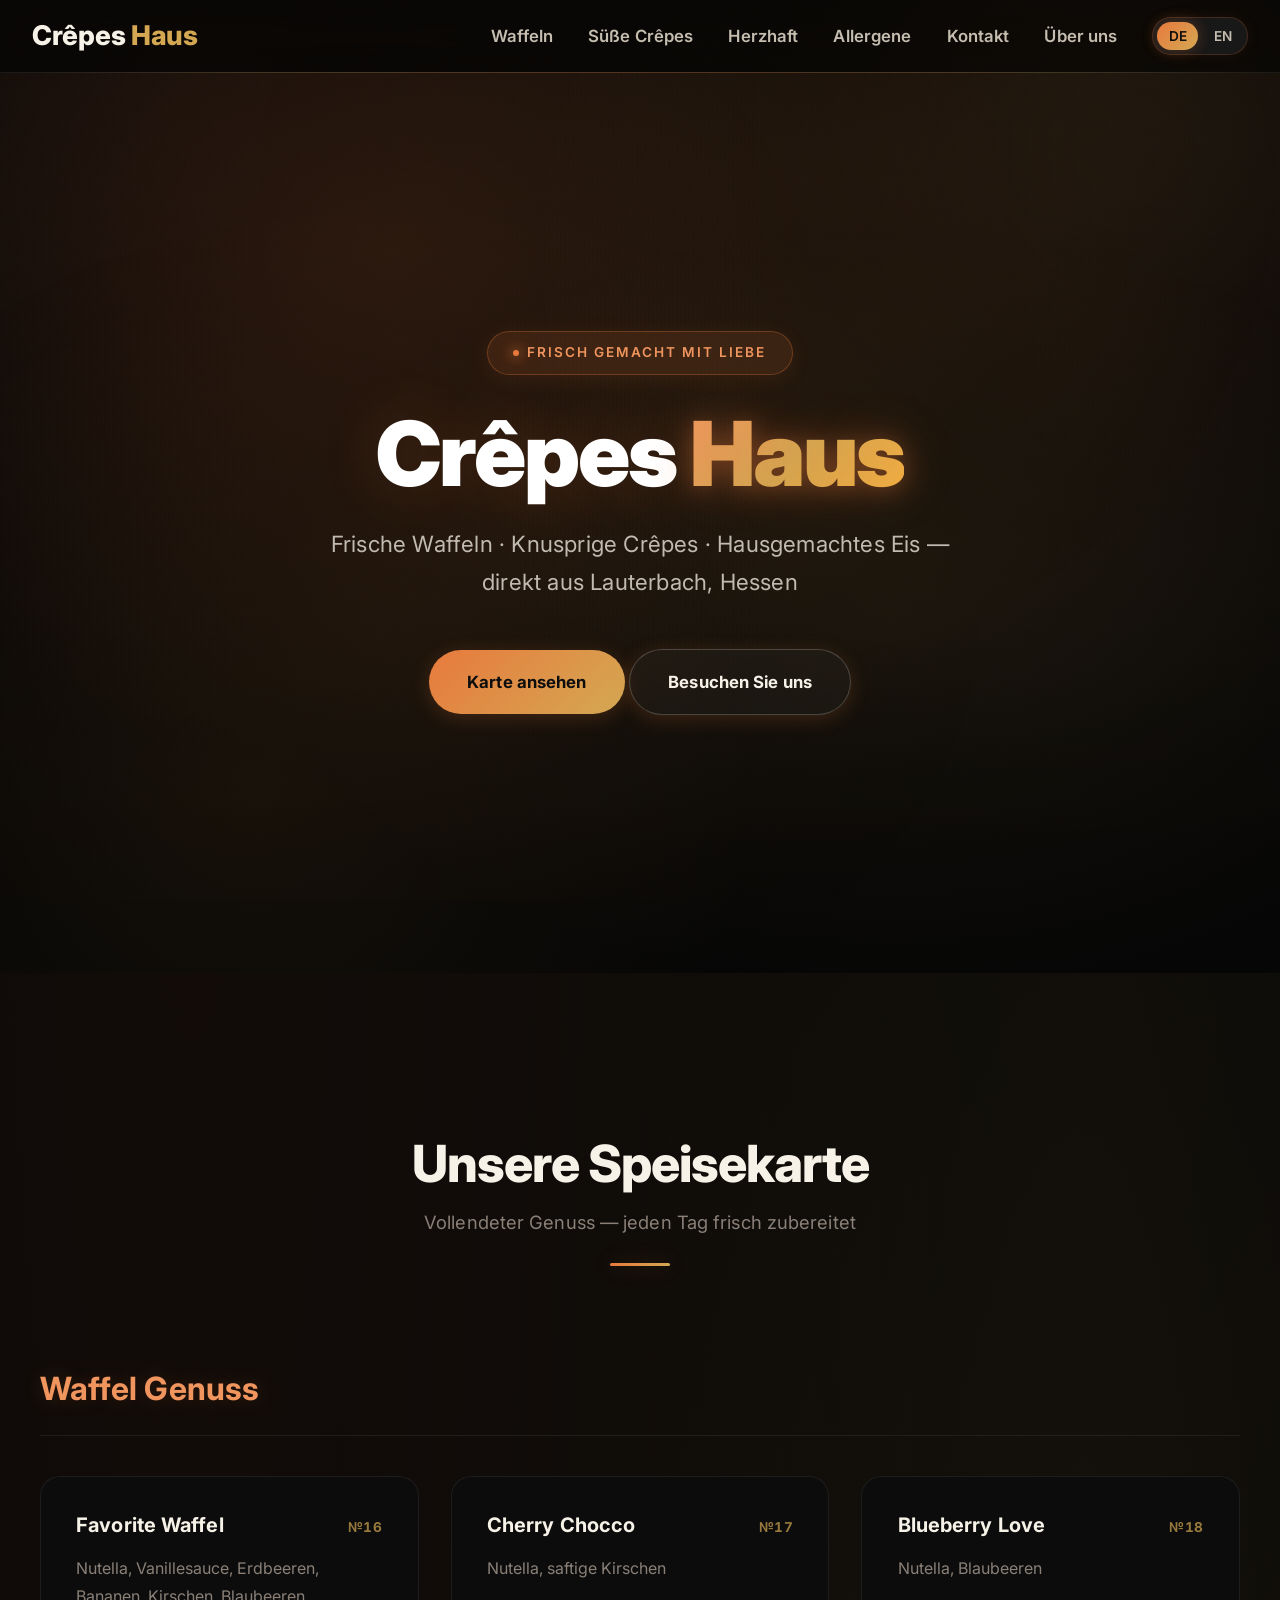
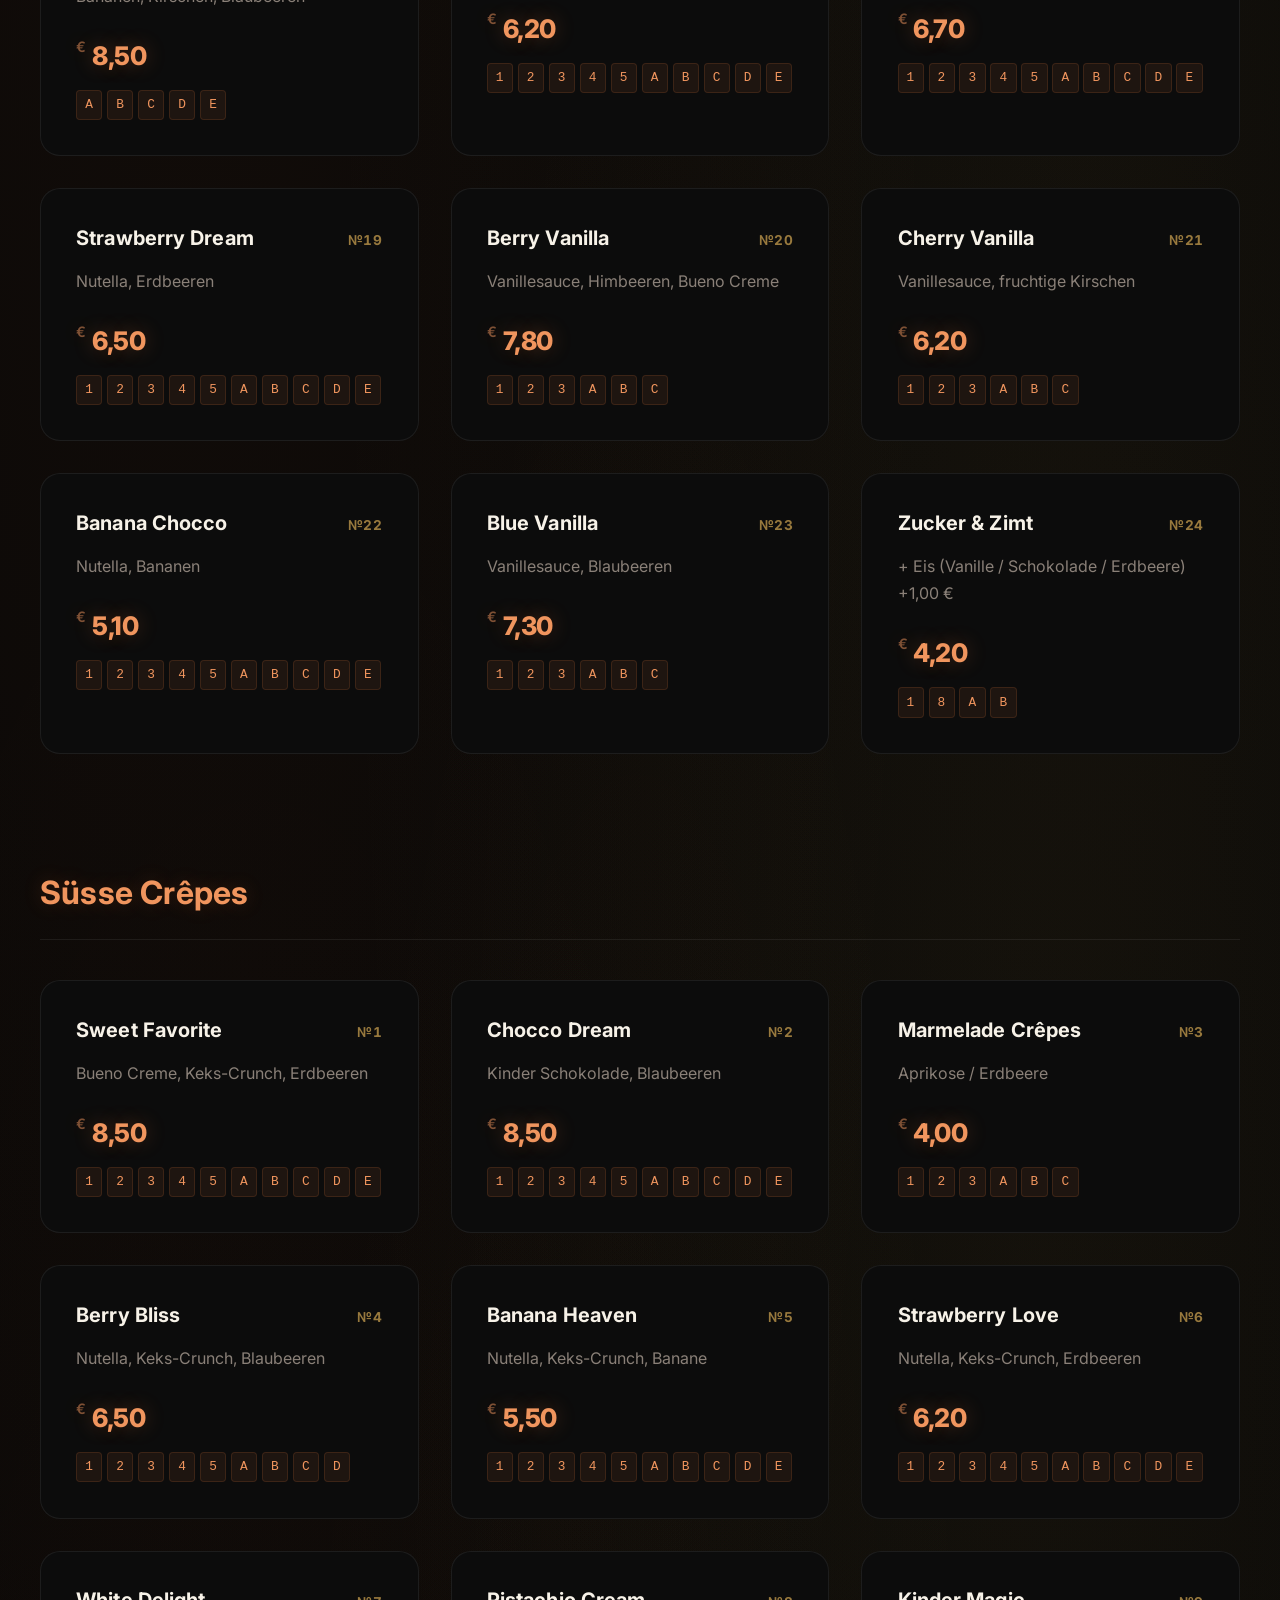
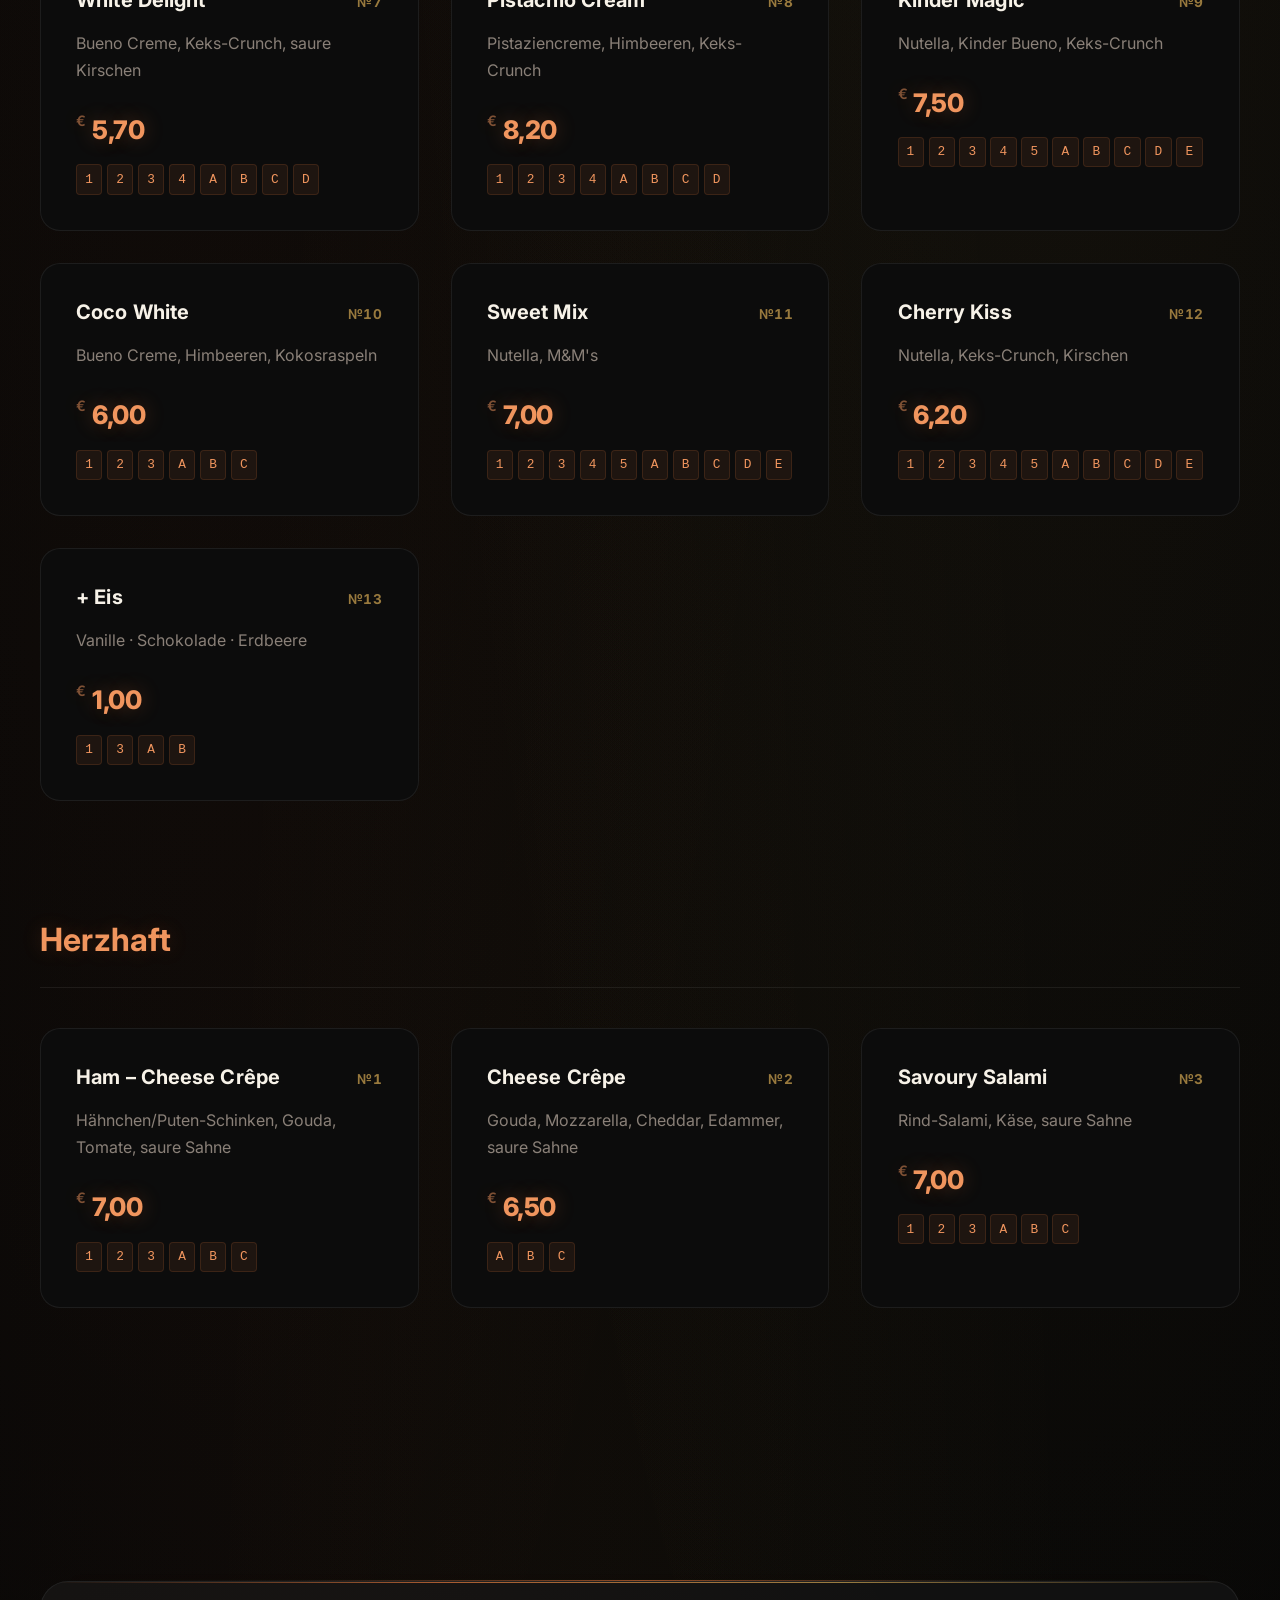
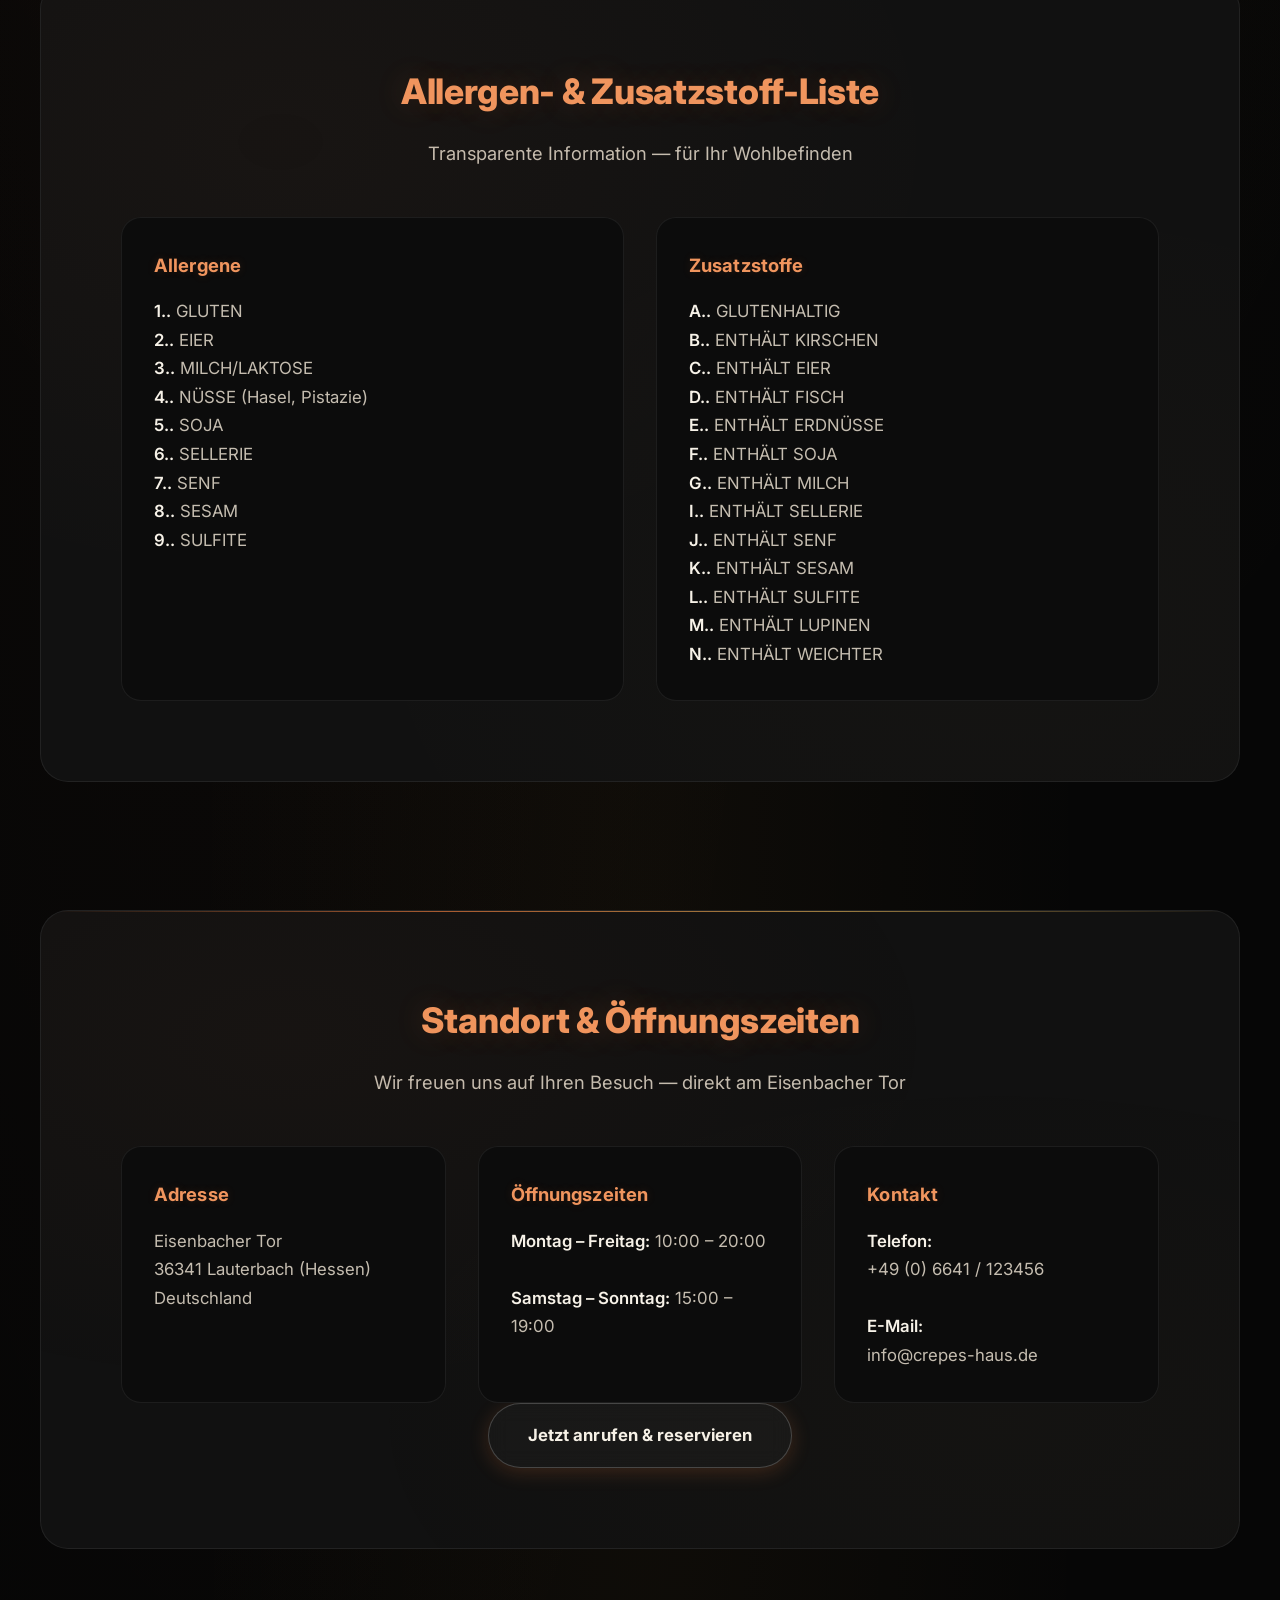
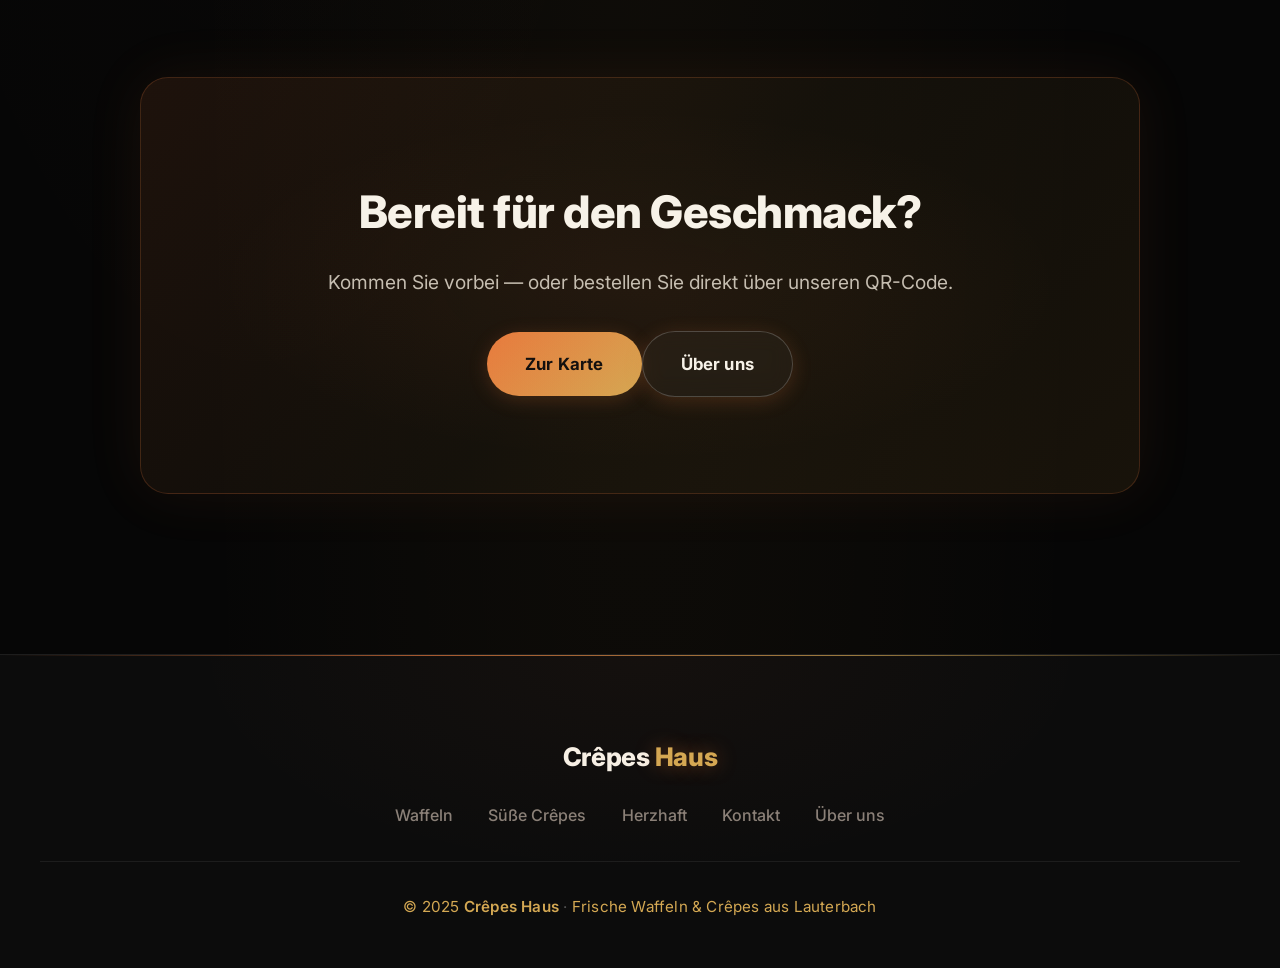
==== index.html @ c1cddaa8 "Add files via upload" ====
<!DOCTYPE html>
<html lang="de">
<head>
  <meta charset="UTF-8">
  <meta name="viewport" content="width=device-width, initial-scale=1.0">
  <title data-i18n="page_title">Crêpes Haus</title>
  <link rel="stylesheet" href="styles.css">
</head>
<body>

<div class="ambient-orb"></div>
<div class="subtle-noise"></div>

<!-- ========== NAVBAR ========== -->
<nav class="navbar">
  <div class="navbar-inner">
    <a href="#" class="logo">
      Crêpes <span style="color: var(--gold);">Haus</span>
    </a>
    <button class="hamburger" id="hamburger" aria-label="Menu">
      <span></span><span></span><span></span>
    </button>
    <ul class="nav-links" id="navLinks">
      <li><a href="#waffeln" data-i18n="nav_waffeln" onclick="closeNav()">Waffeln</a></li>
      <li><a href="#sweet-crepes" data-i18n="nav_sweet" onclick="closeNav()">Süße Crêpes</a></li>
      <li><a href="#savory-crepes" data-i18n="nav_savory" onclick="closeNav()">Herzhaft</a></li>

      <li><a href="#allergene" data-i18n="nav_allergens" onclick="closeNav()">Allergene</a></li>
      <li><a href="#contact" data-i18n="nav_contact" onclick="closeNav()">Kontakt</a></li>
      <li><a href="about.html" data-i18n="nav_about" onclick="closeNav()">Über uns</a></li>
      <li>
        <div class="lang-switcher" id="langSwitcher">
          <button class="lang-btn active" data-lang-btn="de" data-i18n="lang_de" onclick="I18N.setLang('de')">DE</button>
          <button class="lang-btn" data-lang-btn="en" data-i18n="lang_en" onclick="I18N.setLang('en')">EN</button>
        </div>
      </li>
    </ul>
  </div>
</nav>

<!-- ========== HERO ========== -->
<section class="hero">
  <div class="hero-bg"></div>
  <div class="hero-overlay"></div>
  <div class="hero-content">
    <span class="hero-badge" data-i18n="hero_badge">Frisch gemacht mit Liebe</span>
    <h1 data-i18n="hero_title">Crêpes <span class="gold">Haus</span></h1>
    <p class="subtitle" data-i18n="hero_sub">
      Frische Waffeln · Knusprige Crêpes · Hausgemachtes Eis —<br>direkt aus Lauterbach, Hessen
    </p>
    <div class="btn-group">
      <a href="#waffeln" class="btn" data-i18n="hero_cta1">Karte ansehen ↓</a>
      <a href="#contact" class="btn btn-outline" data-i18n="hero_cta2">Besuchen Sie uns</a>
    </div>
  </div>
</section>



<!-- ========== MENU ========== -->
<main id="menu" class="section">
  <div class="section-header">
    <h2 data-i18n="menu_title">Unsere Speisekarte</h2>
    <p data-i18n="menu_sub">Vollendeter Genuss — jeden Tag frisch zubereitet</p>
  </div>

  <div class="menu-category" id="waffeln">
    <h3 class="menu-category-title" id="title-waffeln"></h3>
    <div class="menu-grid" id="grid-waffeln"></div>
  </div>

  <div class="menu-category" id="sweet-crepes">
    <h3 class="menu-category-title" id="title-sweet-crepes"></h3>
    <div class="menu-grid" id="grid-sweet-crepes"></div>
  </div>

  <div class="menu-category" id="savory-crepes">
    <h3 class="menu-category-title" id="title-savory-crepes"></h3>
    <div class="menu-grid" id="grid-savory-crepes"></div>
  </div>
</main>

<div class="section-divider"><div class="line"></div></div>

<!-- ========== ALLERGENE ========== -->
<section id="allergene" class="info-section">
  <h2 data-i18n="allergens_title">Allergen- & Zusatzstoff-Liste</h2>
  <p data-i18n="allergens_sub">Transparente Information — für Ihr Wohlbefinden</p>
  <div class="info-grid" id="allergeneContent"></div>
</section>

<!-- ========== KONTAKT ========== -->
<section id="contact" class="info-section">
  <h2 data-i18n="contact_title">Standort & Öffnungszeiten</h2>
  <p data-i18n="contact_sub">Wir freuen uns auf Ihren Besuch — direkt am Eisenbacher Tor in Lauterbach</p>
  <div class="info-grid" id="contactContent"></div>
  <a href="#" class="btn btn-outline" data-i18n="contact_btn">Jetzt anrufen & reservieren</a>
</section>

<!-- ========== CTA ========== -->
<section class="cta-section" id="ctaContent"></section>

<!-- ========== FOOTER ========== -->
<footer class="footer">
  <div class="footer-content">
    <a href="#" class="logo">Crêpes <span style="color: var(--gold);">Haus</span></a>
    <ul class="footer-links">
      <li><a href="#waffeln">Waffeln</a></li>
      <li><a href="#sweet-crepes">Süße Crêpes</a></li>
      <li><a href="#savory-crepes">Herzhaft</a></li>
      <li><a href="#contact">Kontakt</a></li>
      <li><a href="about.html">Über uns</a></li>
    </ul>
    <div class="footer-bottom">
      <span data-i18n="footer_since">© 2025</span> <span style="color: var(--gold); font-weight: 600;">Crêpes Haus</span> · <span data-i18n="footer_slogan">Frische Waffeln & Crêpes aus Lauterbach</span>
    </div>
  </div>
</footer>

<!-- ========== SCRIPTS ========== -->
<script src="data/menu-data.js"></script>
<script src="js/i18n-config.js"></script>
<script src="data/i18n-de.js"></script>
<script src="data/i18n-en.js"></script>
<script src="js/i18n.js"></script>

<script src="js/app.js"></script>
<script>
  window.closeNav = function () {
    document.getElementById('hamburger').classList.remove('active');
    document.getElementById('navLinks').classList.remove('active');
  };

  document.getElementById('hamburger').addEventListener('click', function () {
    this.classList.toggle('active');
    document.getElementById('navLinks').classList.toggle('active');
  });
</script>

</body>
</html>
---- styles.css ----
@import url('https://fonts.googleapis.com/css2?family=Inter:wght@300;400;500;600;700;800;900&display=swap');

:root {
  --gold-light: #f0d89d;
  --gold: #d4a853;
  --gold-dark: #b8923d;
  --gold-muted: rgba(212, 168, 83, 0.15);
  --warm: #e87a3d;
  --warm-light: #f0955e;
  --warm-glow: rgba(232, 122, 61, 0.25);
  --amber: #f5b041;
  --amber-glow: rgba(245, 176, 65, 0.2);
  --bg: #060606;
  --bg-card: #0c0c0c;
  --bg-elevated: #111111;
  --bg-surface: #181818;
  --bg-warm: rgba(232, 122, 61, 0.04);
  --border-subtle: rgba(255, 255, 255, 0.07);
  --border-gold: rgba(212, 168, 83, 0.3);
  --border-warm: rgba(232, 122, 61, 0.2);
  --text-primary: #f7f2e8;
  --text-secondary: #c5bdb0;
  --text-muted: #8a8078;
  --radius-sm: 12px;
  --radius: 20px;
  --radius-lg: 28px;
  --shadow-lg: 0 25px 50px rgba(0, 0, 0, 0.6);
  --shadow-gold: 0 8px 32px rgba(212, 168, 83, 0.15);
  --shadow-warm: 0 8px 40px rgba(232, 122, 61, 0.12);
}

* {
  margin: 0;
  padding: 0;
  box-sizing: border-box;
}

html {
  scroll-behavior: smooth;
  -webkit-font-smoothing: antialiased;
  font-size: 16px;
}

body {
  background: var(--bg);
  background-image:
    radial-gradient(ellipse at 15% 10%, rgba(232, 122, 61, 0.06) 0%, transparent 50%),
    radial-gradient(ellipse at 85% 20%, rgba(212, 168, 83, 0.05) 0%, transparent 50%),
    radial-gradient(ellipse at 50% 80%, rgba(245, 176, 65, 0.04) 0%, transparent 50%),
    radial-gradient(ellipse at 20% 60%, rgba(232, 122, 61, 0.03) 0%, transparent 40%),
    radial-gradient(ellipse at 80% 40%, rgba(212, 168, 83, 0.04) 0%, transparent 40%);
  color: var(--text-primary);
  font-family: 'Inter', -apple-system, BlinkMacSystemFont, system-ui, sans-serif;
  line-height: 1.7;
  overflow-x: hidden;
  font-weight: 400;
  font-size: 1rem;
  position: relative;
}

body::before {
  content: '';
  position: fixed;
  inset: 0;
  background:
    radial-gradient(ellipse at 20% 30%, rgba(232, 122, 61, 0.04) 0%, transparent 40%),
    radial-gradient(ellipse at 75% 60%, rgba(212, 168, 83, 0.04) 0%, transparent 40%);
  pointer-events: none;
  z-index: 0;
  animation: bgPulse 15s ease-in-out infinite alternate;
}

body::after {
  content: '';
  position: fixed;
  inset: 0;
  background:
    radial-gradient(ellipse at 60% 20%, rgba(245, 176, 65, 0.03) 0%, transparent 50%),
    radial-gradient(ellipse at 30% 70%, rgba(232, 122, 61, 0.03) 0%, transparent 50%);
  pointer-events: none;
  z-index: 0;
  animation: bgPulse 20s ease-in-out infinite alternate-reverse;
}

@keyframes bgPulse {
  0% { opacity: 0.5; }
  50% { opacity: 1; }
  100% { opacity: 0.6; }
}

.subtle-noise {
  position: fixed;
  inset: 0;
  pointer-events: none;
  z-index: 0;
  opacity: 0.03;
  background-image: url("data:image/svg+xml,%3Csvg viewBox='0 0 300 300' xmlns='http://www.w3.org/2000/svg'%3E%3Cfilter id='noise'%3E%3CfeTurbulence type='fractalNoise' baseFrequency='0.65' numOctaves='3' stitchTiles='stitch'/%3E%3C/filter%3E%3Crect width='100%25' height='100%25' filter='url(%23noise)'/%3E%3C/svg%3E");
  background-repeat: repeat;
  background-size: 200px 200px;
}

::selection {
  background: var(--gold);
  color: #0d0d0d;
}

a {
  color: inherit;
  text-decoration: none;
}

/* ===================== AMBIENT ===================== */
.ambient-orb {
  position: fixed;
  width: 700px;
  height: 700px;
  border-radius: 50%;
  background: radial-gradient(circle, rgba(212, 168, 83, 0.12) 0%, rgba(232, 122, 61, 0.06) 40%, transparent 70%);
  pointer-events: none;
  z-index: 0;
  top: -200px;
  right: -200px;
  animation: orbFloat 20s ease-in-out infinite;
  filter: blur(60px);
}

.ambient-orb:nth-child(2) {
  top: auto;
  bottom: -300px;
  left: -200px;
  right: auto;
  background: radial-gradient(circle, rgba(245, 176, 65, 0.1) 0%, rgba(212, 168, 83, 0.05) 40%, transparent 70%);
  animation: orbFloat2 25s ease-in-out infinite;
  width: 600px;
  height: 600px;
}

@keyframes orbFloat {
  0%, 100% { transform: translate(0, 0) scale(1) rotate(0deg); }
  25% { transform: translate(-60px, 40px) scale(1.15) rotate(5deg); }
  50% { transform: translate(30px, -20px) scale(0.9) rotate(-3deg); }
  75% { transform: translate(-20px, 60px) scale(1.1) rotate(2deg); }
}

@keyframes orbFloat2 {
  0%, 100% { transform: translate(0, 0) scale(1) rotate(0deg); }
  33% { transform: translate(50px, -40px) scale(1.2) rotate(-5deg); }
  66% { transform: translate(-30px, 30px) scale(0.85) rotate(3deg); }
}

body::before {
  content: '';
  position: fixed;
  inset: 0;
  background:
    radial-gradient(ellipse at 20% 30%, rgba(232, 122, 61, 0.04) 0%, transparent 40%),
    radial-gradient(ellipse at 75% 60%, rgba(212, 168, 83, 0.04) 0%, transparent 40%);
  pointer-events: none;
  z-index: 0;
  animation: bgPulse 15s ease-in-out infinite alternate;
}

body::after {
  content: '';
  position: fixed;
  inset: 0;
  background:
    radial-gradient(ellipse at 60% 20%, rgba(245, 176, 65, 0.03) 0%, transparent 50%),
    radial-gradient(ellipse at 30% 70%, rgba(232, 122, 61, 0.03) 0%, transparent 50%);
  pointer-events: none;
  z-index: 0;
  animation: bgPulse 20s ease-in-out infinite alternate-reverse;
}

@keyframes bgPulse {
  0% { opacity: 0.5; }
  50% { opacity: 1; }
  100% { opacity: 0.6; }
}

/* ===================== NAVBAR ===================== */
.navbar {
  position: sticky;
  top: 0;
  z-index: 100;
  background: rgba(6, 6, 6, 0.75);
  backdrop-filter: blur(24px) saturate(180%);
  -webkit-backdrop-filter: blur(24px) saturate(180%);
  border-bottom: 1px solid var(--border-subtle);
  padding: 0 2rem;
  transition: all 0.3s;
}

.navbar::after {
  content: '';
  position: absolute;
  bottom: -1px;
  left: 0;
  right: 0;
  height: 1px;
  background: linear-gradient(90deg,
    transparent 0%,
    rgba(212, 168, 83, 0.3) 20%,
    rgba(232, 122, 61, 0.4) 50%,
    rgba(212, 168, 83, 0.3) 80%,
    transparent 100%
  );
  opacity: 0.7;
}

.navbar-inner {
  max-width: 1300px;
  margin: 0 auto;
  display: flex;
  justify-content: space-between;
  align-items: center;
  height: 72px;
  gap: 1.5rem;
}

.navbar .logo {
  font-size: 1.7rem;
  font-weight: 800;
  color: var(--text-primary);
  letter-spacing: -0.3px;
  transition: color 0.3s;
}

.navbar .logo:hover {
  color: var(--gold);
}

.logo-icon {
  font-size: 2rem;
  filter: drop-shadow(0 0 12px rgba(212, 168, 83, 0.4));
}


.nav-links {
  display: flex;
  gap: 2.2rem;
  list-style: none;
  align-items: center;
  flex-wrap: wrap;
}

.nav-links a {
  color: var(--text-secondary);
  font-weight: 600;
  font-size: 1.05rem;
  transition: color 0.3s;
  position: relative;
  padding: 0.5rem 0;
  letter-spacing: 0.1px;
  display: inline-flex;
  align-items: center;
  gap: 0.5rem;
}

.nav-links a .icon-wrap {
  width: 2.2rem;
  height: 2.2rem;
  flex-shrink: 0;
}

.nav-links a .icon-wrap svg {
  width: 100%;
  height: 100%;
  display: block;
  filter: drop-shadow(0 2px 4px rgba(0, 0, 0, 0.3));
}

.nav-links a::after {
  content: '';
  position: absolute;
  bottom: -2px;
  left: 0;
  width: 0;
  height: 1.5px;
  background: var(--gold);
  transition: width 0.35s cubic-bezier(0.25, 0.46, 0.45, 0.94);
}

.nav-links a:hover {
  color: var(--gold-light);
}

.nav-links a:hover::after {
  width: 100%;
}

.nav-links .btn-reserve {
  background: var(--gold);
  color: #0d0d0d;
  padding: 0.7rem 1.6rem;
  border-radius: 100px;
  font-weight: 700;
  font-size: 0.95rem;
  transition: all 0.3s;
  letter-spacing: 0.2px;
  box-shadow: 0 4px 20px rgba(212, 168, 83, 0.2);
}

.nav-links .btn-reserve:hover {
  background: var(--gold-light);
  transform: translateY(-2px);
  box-shadow: 0 8px 30px rgba(212, 168, 83, 0.4);
}

.nav-links .btn-reserve::after {
  display: none;
}

.hamburger {
  display: none;
  background: none;
  border: none;
  cursor: pointer;
  flex-direction: column;
  gap: 6px;
  padding: 8px;
  z-index: 200;
  border-radius: 8px;
  transition: background 0.2s;
}

.hamburger:hover {
  background: rgba(255, 255, 255, 0.05);
}

.hamburger span {
  display: block;
  width: 24px;
  height: 2px;
  background: var(--text-primary);
  border-radius: 2px;
  transition: 0.35s cubic-bezier(0.4, 0, 0.2, 1);
  transform-origin: center;
}

.hamburger.active span:nth-child(1) {
  transform: rotate(45deg) translate(5px, 6px);
  background: var(--gold);
}

.hamburger.active span:nth-child(2) {
  opacity: 0;
  transform: scaleX(0);
}

.hamburger.active span:nth-child(3) {
  transform: rotate(-45deg) translate(5px, -6px);
  background: var(--gold);
}

.lang-switcher {
  display: flex;
  gap: 0.3rem;
  align-items: center;
  background: var(--bg-surface);
  border: 1px solid var(--border-warm);
  border-radius: 999px;
  padding: 0.25rem;
  box-shadow: 0 0 15px rgba(232, 122, 61, 0.08);
}

.lang-btn {
  border: none;
  background: transparent;
  color: var(--text-secondary);
  padding: 0.35rem 0.7rem;
  border-radius: 999px;
  cursor: pointer;
  font-weight: 600;
  font-size: 0.85rem;
  font-family: inherit;
  transition: all 0.3s;
}

.lang-btn.active {
  background: linear-gradient(135deg, var(--warm), var(--gold));
  color: #0d0d0d;
  box-shadow: 0 0 15px rgba(232, 122, 61, 0.3);
}

.lang-btn:hover:not(.active) {
  color: var(--warm-light);
  text-shadow: 0 0 8px rgba(232, 122, 61, 0.3);
}

/* ===================== HERO ===================== */
.hero {
  position: relative;
  height: 100vh;
  min-height: 600px;
  max-height: 900px;
  display: flex;
  align-items: center;
  justify-content: center;
  overflow: hidden;
}

.hero-bg {
  position: absolute;
  inset: -20px;
  background-image: url('https://images.unsplash.com/photo-1519676867240-f03562e64548?q=80&w=1920');
  background-size: cover;
  background-position: center;
  animation: slowZoom 30s ease-in-out infinite alternate;
  will-change: transform;
}

@keyframes slowZoom {
  0% { transform: scale(1.05); }
  100% { transform: scale(1.2); }
}

.hero-overlay {
  position: absolute;
  inset: 0;
  background:
    radial-gradient(ellipse at 30% 20%, rgba(232, 122, 61, 0.12) 0%, transparent 50%),
    radial-gradient(ellipse at 70% 60%, rgba(212, 168, 83, 0.08) 0%, transparent 50%),
    linear-gradient(to bottom,
      rgba(6, 6, 6, 0.3) 0%,
      rgba(6, 6, 6, 0.7) 50%,
      rgba(6, 6, 6, 0.95) 85%,
      rgba(6, 6, 6, 1) 100%
    );
}

.hero-overlay::before {
  content: '';
  position: absolute;
  inset: 0;
  background:
    radial-gradient(circle at 20% 80%, rgba(245, 176, 65, 0.06) 0%, transparent 40%),
    radial-gradient(circle at 80% 20%, rgba(232, 122, 61, 0.05) 0%, transparent 40%);
  animation: heroGlow 8s ease-in-out infinite alternate;
}

@keyframes heroGlow {
  0% { opacity: 0.5; }
  100% { opacity: 1; }
}

.hero-content {
  position: relative;
  z-index: 2;
  text-align: center;
  padding: 2rem;
  max-width: 800px;
  animation: fadeInUp 1s cubic-bezier(0.16, 1, 0.3, 1) 0.2s both;
}

@keyframes fadeInUp {
  from {
    opacity: 0;
    transform: translateY(40px);
  }
  to {
    opacity: 1;
    transform: translateY(0);
  }
}

.hero-badge {
  display: inline-flex;
  align-items: center;
  gap: 0.5rem;
  background: rgba(232, 122, 61, 0.12);
  border: 1px solid rgba(232, 122, 61, 0.3);
  backdrop-filter: blur(10px);
  padding: 0.6rem 1.6rem;
  border-radius: 100px;
  font-size: 0.85rem;
  color: var(--warm-light);
  letter-spacing: 2px;
  text-transform: uppercase;
  font-weight: 600;
  margin-bottom: 2rem;
  box-shadow: 0 4px 20px rgba(232, 122, 61, 0.1);
}

.hero-badge::before {
  content: '';
  width: 6px;
  height: 6px;
  background: var(--warm);
  border-radius: 50%;
  box-shadow: 0 0 12px var(--warm), 0 0 20px var(--warm);
  animation: pulse 2s ease-in-out infinite;
}

@keyframes pulse {
  0%, 100% { opacity: 1; box-shadow: 0 0 12px var(--gold); }
  50% { opacity: 0.6; box-shadow: 0 0 20px var(--gold); }
}

.hero h1 {
  font-size: clamp(3.2rem, 7vw, 6.5rem);
  font-weight: 900;
  line-height: 1.05;
  letter-spacing: -2px;
  margin-bottom: 1.5rem;
  color: #fff;
  text-shadow: 0 0 60px rgba(232, 122, 61, 0.2);
}

.hero h1 .gold {
  background: linear-gradient(135deg, var(--warm-light) 0%, var(--gold) 50%, var(--amber) 100%);
  -webkit-background-clip: text;
  background-clip: text;
  -webkit-text-fill-color: transparent;
  filter: drop-shadow(0 2px 12px rgba(232, 122, 61, 0.4));
}

.hero .subtitle {
  font-size: clamp(1.1rem, 2.2vw, 1.4rem);
  color: rgba(247, 242, 232, 0.75);
  margin-bottom: 3rem;
  font-weight: 400;
  letter-spacing: 0.2px;
  line-height: 1.7;
}

.btn {
  display: inline-flex;
  align-items: center;
  gap: 0.5rem;
  background: linear-gradient(135deg, var(--warm) 0%, var(--gold) 100%);
  color: #0d0d0d;
  border: none;
  padding: 1.1rem 2.4rem;
  border-radius: 100px;
  font-size: 1.05rem;
  font-weight: 700;
  cursor: pointer;
  transition: all 0.35s cubic-bezier(0.25, 0.46, 0.45, 0.94);
  letter-spacing: 0.1px;
  font-family: inherit;
  box-shadow: 0 4px 20px rgba(232, 122, 61, 0.2);
}

.btn:hover {
  background: linear-gradient(135deg, var(--warm-light) 0%, var(--gold-light) 100%);
  transform: translateY(-3px);
  box-shadow: 0 15px 40px rgba(232, 122, 61, 0.4), 0 0 60px rgba(212, 168, 83, 0.2);
}

.btn-outline {
  background: rgba(255, 255, 255, 0.03);
  border: 1.5px solid rgba(255, 255, 255, 0.2);
  color: var(--text-primary);
  backdrop-filter: blur(10px);
}

.btn-outline:hover {
  background: rgba(232, 122, 61, 0.1);
  border-color: var(--warm);
  box-shadow: 0 15px 40px rgba(232, 122, 61, 0.2);
  color: var(--warm-light);
}

/* ===================== SECTIONS ===================== */
.section {
  max-width: 1300px;
  margin: 0 auto;
  padding: 10rem 2.5rem;
  position: relative;
  z-index: 1;
}

.section-header {
  text-align: center;
  margin-bottom: 6rem;
  animation: fadeInUp 0.8s cubic-bezier(0.16, 1, 0.3, 1);
  position: relative;
}

.section-header::after {
  content: '';
  display: block;
  width: 60px;
  height: 3px;
  background: linear-gradient(90deg, var(--warm), var(--gold));
  margin: 1.5rem auto 0;
  border-radius: 2px;
  box-shadow: 0 0 20px rgba(232, 122, 61, 0.3);
}

.section-header h2 {
  font-size: clamp(2.2rem, 4.5vw, 3.2rem);
  font-weight: 800;
  color: var(--text-primary);
  margin-bottom: 0.8rem;
  letter-spacing: -1px;
  line-height: 1.2;
}
  display: inline-flex;
  align-items: center;
  justify-content: center;
  vertical-align: middle;
  flex-shrink: 0;
  width: 1.4em;
  height: 1.4em;
  color: inherit;
  filter: drop-shadow(0 1px 2px rgba(0, 0, 0, 0.25));
}

.icon-wrap svg {
  width: 100%;
  height: 100%;
  display: block;
  stroke-linecap: round;
  stroke-linejoin: round;
}

.navbar .logo .icon-wrap {
  width: 2.2rem;
  height: 2.2rem;
  color: var(--gold-light);
  filter: drop-shadow(0 0 8px rgba(212, 168, 83, 0.5)) drop-shadow(0 1px 2px rgba(0,0,0,0.3));
}

.section-header .icon-wrap {
  width: 1.8rem;
  height: 1.8rem;
  color: var(--gold-light);
}

.menu-category-title .icon-wrap {
  width: 1.6rem;
  height: 1.6rem;
  color: var(--gold-light);
  filter: drop-shadow(0 2px 3px rgba(212, 168, 83, 0.35)) drop-shadow(0 1px 2px rgba(0,0,0,0.3));
}

.info-box h3 .icon-wrap {
  width: 1.3rem;
  height: 1.3rem;
  color: var(--gold-light);
}

.btn .icon-wrap {
  width: 1.1rem;
  height: 1.1rem;
  margin: 0;
  color: inherit;
  filter: drop-shadow(0 1px 2px rgba(0,0,0,0.2));
}

.hero-content .icon-wrap {
  width: 1.8rem;
  height: 1.8rem;
  color: var(--gold-light);
  filter: drop-shadow(0 0 10px rgba(212, 168, 83, 0.5)) drop-shadow(0 2px 4px rgba(0,0,0,0.3));
}

.admin-header-row .icon-wrap {
  width: 1.5rem;
  height: 1.5rem;
  color: var(--gold);
  filter: drop-shadow(0 2px 3px rgba(212, 168, 83, 0.3));
}

.login-box h2 .icon-wrap {
  width: 1.6rem;
  height: 1.6rem;
  color: var(--gold-light);
}

.cta-section .icon-wrap {
  width: 1.5rem;
  height: 1.5rem;
}

.footer .logo .icon-wrap {
  width: 1.6rem;
  height: 1.6rem;
  color: var(--gold);
  filter: drop-shadow(0 0 8px rgba(212, 168, 83, 0.4));
}

.icon-wrap svg {
  width: 100%;
  height: 100%;
  display: block;
  stroke-linecap: round;
  stroke-linejoin: round;
}

.navbar .logo .icon-wrap {
  width: 1.5em;
  height: 1.5em;
  color: var(--gold-light);
}

.menu-category-title .icon-wrap {
  width: 1.4em;
  height: 1.4em;
  color: var(--gold-light);
}

.section-header .icon-wrap {
  width: 1.5em;
  height: 1.5em;
  color: var(--gold-light);
}

.section-header .icon {
  font-size: 1rem;
  filter: none;
}

.info-box h3 .icon-wrap {
  width: 1.2em;
  height: 1.2em;
  color: var(--gold-light);
}

.btn .icon-wrap {
  width: 1em;
  height: 1em;
  margin: 0;
  color: inherit;
}

.hero-content .icon-wrap {
  width: 1.4em;
  height: 1.4em;
  color: var(--gold-light);
  filter: drop-shadow(0 2px 4px rgba(212, 168, 83, 0.3));
}

.admin-header-row .icon-wrap {
  width: 1.3em;
  height: 1.3em;
  color: var(--gold);
}

.login-box h2 .icon-wrap {
  width: 1.3em;
  height: 1.3em;
  color: var(--gold-light);
}

.cta-section .icon-wrap {
  width: 1.3em;
  height: 1.3em;
}

.footer .logo .icon-wrap {
  width: 1.4em;
  height: 1.4em;
  color: var(--gold);
}

.icon-wrap svg {
  width: 100%;
  height: 100%;
  display: block;
}

.navbar .icon-wrap {
  width: 1.1em;
  height: 1.1em;
}

.menu-category-title .icon-wrap,
.section-header .icon-wrap {
  width: 1.4em;
  height: 1.4em;
}

.info-box h3 .icon-wrap {
  width: 1.2em;
  height: 1.2em;
}

.btn .icon-wrap {
  width: 1em;
  height: 1em;
  margin: 0;
}

.hero-content .icon-wrap {
  width: 1.5em;
  height: 1.5em;
  vertical-align: middle;
}

.admin-header-row .icon-wrap {
  width: 1.3em;
  height: 1.3em;
}

.section-header .icon {
  font-size: 2.4rem;
  filter: drop-shadow(0 4px 8px rgba(0, 0, 0, 0.3));
  display: inline-flex;
  align-items: center;
}

.section-header p {
  color: var(--text-muted);
  font-size: 1.15rem;
  font-weight: 400;
  letter-spacing: 0.1px;
}

/* ===================== MENU ===================== */
.menu-category {
  margin-bottom: 7rem;
  animation: fadeInUp 0.8s cubic-bezier(0.16, 1, 0.3, 1) 0.1s both;
}

.menu-category-title {
  font-size: 2rem;
  font-weight: 700;
  color: var(--warm-light);
  margin-bottom: 2.5rem;
  padding-bottom: 1.2rem;
  border-bottom: 1px solid var(--border-subtle);
  display: flex;
  align-items: center;
  gap: 0.6rem;
  letter-spacing: 0.2px;
  text-shadow: 0 0 20px rgba(232, 122, 61, 0.2);
}

.menu-grid {
  display: grid;
  grid-template-columns: repeat(auto-fill, minmax(320px, 1fr));
  gap: 2rem;
}

.card {
  background: var(--bg-card);
  border: 1px solid var(--border-subtle);
  border-radius: var(--radius);
  padding: 2.2rem;
  transition: all 0.4s cubic-bezier(0.25, 0.46, 0.45, 0.94);
  position: relative;
  overflow: hidden;
  cursor: default;
}

.card::before {
  content: '';
  position: absolute;
  inset: 0;
  background: radial-gradient(ellipse at top right, rgba(212, 168, 83, 0.08) 0%, rgba(232, 122, 61, 0.04) 40%, transparent 70%);
  opacity: 0;
  transition: opacity 0.4s;
}

.card::after {
  content: '';
  position: absolute;
  top: 0;
  left: 0;
  right: 0;
  height: 2px;
  background: linear-gradient(90deg, transparent, var(--warm), var(--gold), transparent);
  opacity: 0;
  transition: opacity 0.4s;
}

.card:hover {
  transform: translateY(-6px);
  background: var(--bg-elevated);
  border-color: var(--border-warm);
  box-shadow: var(--shadow-warm), var(--shadow-gold), 0 20px 40px rgba(0, 0, 0, 0.4);
}

.card:hover::before {
  opacity: 1;
}

.card:hover::after {
  opacity: 1;
}

.card-header {
  display: flex;
  justify-content: space-between;
  align-items: baseline;
  gap: 1rem;
  margin-bottom: 1rem;
}

.card h3 {
  font-size: 1.25rem;
  font-weight: 700;
  color: var(--text-primary);
  letter-spacing: 0.1px;
  line-height: 1.3;
}

.card .num {
  color: var(--gold);
  font-weight: 700;
  font-size: 0.85rem;
  opacity: 0.7;
  font-variant-numeric: tabular-nums;
  white-space: nowrap;
  letter-spacing: 0.5px;
}

.card .desc {
  color: var(--text-muted);
  font-size: 1rem;
  line-height: 1.7;
  margin-bottom: 1.5rem;
  font-weight: 400;
}

.card .price {
  display: inline-flex;
  align-items: center;
  gap: 0.3rem;
  color: var(--warm-light);
  font-weight: 800;
  font-size: 1.6rem;
  letter-spacing: -0.5px;
  text-shadow: 0 0 20px rgba(232, 122, 61, 0.3);
}

.card .price::before {
  content: '€';
  font-size: 0.9rem;
  opacity: 0.5;
  font-weight: 600;
  position: relative;
  top: -0.6em;
  margin-right: 0.1rem;
}

.card .allergen {
  font-size: 0.8rem;
  color: #666;
  margin-top: 0.8rem;
  font-family: 'SF Mono', 'Fira Code', monospace;
  letter-spacing: 0.5px;
  text-transform: uppercase;
  display: flex;
  flex-wrap: wrap;
  gap: 0.3rem;
}

.card .allergen span {
  background: rgba(232, 122, 61, 0.08);
  padding: 0.2rem 0.5rem;
  border-radius: 4px;
  border: 1px solid rgba(232, 122, 61, 0.15);
  color: var(--warm-light);
  transition: all 0.2s;
}

.card:hover .allergen span {
  background: rgba(232, 122, 61, 0.12);
  border-color: rgba(232, 122, 61, 0.3);
}

/* ===================== DIVIDER ===================== */
.section-divider {
  max-width: 1200px;
  margin: 0 auto;
  padding: 0 2rem;
}

.section-divider .line {
  height: 1px;
  background: linear-gradient(90deg, transparent, var(--border-subtle) 20%, var(--warm) 50%, var(--border-subtle) 80%, transparent);
  opacity: 0.6;
  box-shadow: 0 0 10px rgba(232, 122, 61, 0.2);
}

/* ===================== INFO SECTION ===================== */
.info-section {
  background: var(--bg-elevated);
  border: 1px solid var(--border-subtle);
  border-radius: var(--radius-lg);
  padding: 5rem;
  margin: 0 auto 8rem;
  max-width: 1200px;
  text-align: center;
  position: relative;
  overflow: hidden;
}

.info-section::before {
  content: '';
  position: absolute;
  top: 0;
  left: 0;
  right: 0;
  height: 1px;
  background: linear-gradient(90deg, transparent, var(--warm), var(--gold), transparent);
  opacity: 0.7;
}

.info-section::after {
  content: '';
  position: absolute;
  inset: 0;
  background:
    radial-gradient(ellipse at 20% 20%, rgba(232, 122, 61, 0.03) 0%, transparent 50%),
    radial-gradient(ellipse at 80% 80%, rgba(212, 168, 83, 0.02) 0%, transparent 50%);
  pointer-events: none;
}

.info-section h2 {
  font-size: 2.2rem;
  font-weight: 800;
  color: var(--warm-light);
  margin-bottom: 1rem;
  display: flex;
  align-items: center;
  justify-content: center;
  gap: 0.6rem;
  letter-spacing: -0.3px;
  text-shadow: 0 0 30px rgba(232, 122, 61, 0.2);
}

.info-section > p {
  color: var(--text-secondary);
  font-size: 1.15rem;
  max-width: 600px;
  margin: 0 auto 3rem;
  line-height: 1.7;
  font-weight: 400;
}

.info-grid {
  display: grid;
  grid-template-columns: repeat(auto-fit, minmax(250px, 1fr));
  gap: 2rem;
  text-align: left;
  position: relative;
  z-index: 1;
}

.info-box {
  background: var(--bg-card);
  border: 1px solid var(--border-subtle);
  border-radius: var(--radius);
  padding: 2rem;
  position: relative;
  overflow: hidden;
  transition: all 0.3s;
}

.info-box::before {
  content: '';
  position: absolute;
  top: 0;
  left: 0;
  right: 0;
  height: 3px;
  background: linear-gradient(90deg, var(--warm), var(--gold), transparent);
  opacity: 0;
  transition: opacity 0.3s;
}

.info-box:hover::before {
  opacity: 1;
}

.info-box:hover {
  border-color: var(--border-warm);
  box-shadow: 0 8px 30px rgba(232, 122, 61, 0.1);
  transform: translateY(-2px);
}

.info-box h3 {
  font-size: 1.15rem;
  font-weight: 700;
  color: var(--warm-light);
  margin-bottom: 1rem;
  letter-spacing: 0.1px;
  text-shadow: 0 0 10px rgba(232, 122, 61, 0.15);
}

.info-box p {
  color: var(--text-secondary);
  font-size: 1.05rem;
  line-height: 1.7;
  margin: 0;
}

.info-box strong {
  color: var(--text-primary);
  font-weight: 600;
}

/* ===================== STATS BAR ===================== */
.stats-bar {
  background: var(--bg-card);
  border: 1px solid var(--border-subtle);
  border-radius: var(--radius-lg);
  padding: 4rem;
  margin: 6rem auto 8rem;
  max-width: 1200px;
  display: grid;
  grid-template-columns: repeat(3, 1fr);
  gap: 4rem;
  text-align: center;
  position: relative;
  overflow: hidden;
}

.stats-bar::before {
  content: '';
  position: absolute;
  inset: 0;
  background:
    radial-gradient(ellipse at 30% 30%, rgba(232, 122, 61, 0.06) 0%, transparent 50%),
    radial-gradient(ellipse at 70% 70%, rgba(212, 168, 83, 0.04) 0%, transparent 50%);
  animation: statsGlow 6s ease-in-out infinite alternate;
}

@keyframes statsGlow {
  0% { opacity: 0.5; }
  100% { opacity: 1; }
}

.stat-item {
  position: relative;
}

.stat-item:not(:last-child)::after {
  content: '';
  position: absolute;
  right: -1.5rem;
  top: 50%;
  transform: translateY(-50%);
  width: 1px;
  height: 60%;
  background: linear-gradient(180deg, transparent, var(--border-warm), transparent);
}

.stat-num {
  font-size: 3.5rem;
  font-weight: 900;
  background: linear-gradient(135deg, var(--warm-light) 0%, var(--gold) 100%);
  -webkit-background-clip: text;
  background-clip: text;
  -webkit-text-fill-color: transparent;
  letter-spacing: -1px;
  display: block;
  margin-bottom: 0.3rem;
  line-height: 1;
  filter: drop-shadow(0 0 20px rgba(232, 122, 61, 0.3));
}

.stat-label {
  color: var(--text-muted);
  font-size: 1rem;
  font-weight: 500;
  letter-spacing: 0.5px;
  text-transform: uppercase;
}

/* ===================== CTA ===================== */
.cta-section {
  max-width: 1000px;
  margin: 0 auto 10rem;
  text-align: center;
  padding: 6rem 3rem;
  background:
    linear-gradient(135deg, rgba(232, 122, 61, 0.1) 0%, rgba(212, 168, 83, 0.05) 50%, rgba(245, 176, 65, 0.08) 100%);
  border: 1px solid var(--border-warm);
  border-radius: var(--radius-lg);
  position: relative;
  overflow: hidden;
  box-shadow: 0 0 60px rgba(232, 122, 61, 0.08);
}

.cta-section::before {
  content: '';
  position: absolute;
  inset: 0;
  background: radial-gradient(ellipse at center, rgba(232, 122, 61, 0.06) 0%, transparent 60%);
  animation: ctaPulse 4s ease-in-out infinite alternate;
}

@keyframes ctaPulse {
  0% { opacity: 0.5; transform: scale(1); }
  100% { opacity: 1; transform: scale(1.05); }
}

}

/* ===================== CTA ===================== */
.cta-section::before {
  content: '';
  position: absolute;
  top: -50%;
  right: -50%;
  width: 100%;
  height: 100%;
  background: radial-gradient(circle, rgba(212, 168, 83, 0.1) 0%, transparent 70%);
  animation: ctaGlow 8s ease-in-out infinite alternate;
}

@keyframes ctaGlow {
  from { transform: translate(0, 0) scale(1); opacity: 0.5; }
  to { transform: translate(-20px, 20px) scale(1.2); opacity: 0.8; }
}

.cta-section h2 {
  font-size: 2.8rem;
  font-weight: 800;
  color: var(--text-primary);
  margin-bottom: 1rem;
  position: relative;
  letter-spacing: -0.5px;
}

.cta-section p {
  color: var(--text-secondary);
  font-size: 1.2rem;
  margin-bottom: 2rem;
  position: relative;
}

/* ===================== FOOTER ===================== */
.footer {
  background: var(--bg-card);
  border-top: 1px solid var(--border-subtle);
  padding: 5rem 2rem 3rem;
  text-align: center;
  position: relative;
  overflow: hidden;
}

.footer::before {
  content: '';
  position: absolute;
  top: 0;
  left: 0;
  right: 0;
  height: 1px;
  background: linear-gradient(90deg, transparent, var(--warm), var(--gold), transparent);
  opacity: 0.7;
}

.footer::after {
  content: '';
  position: absolute;
  inset: 0;
  background: radial-gradient(ellipse at 50% 0%, rgba(232, 122, 61, 0.04) 0%, transparent 50%);
  pointer-events: none;
}

.footer-content {
  max-width: 1200px;
  margin: 0 auto;
}

.footer .logo {
  font-size: 1.6rem;
  font-weight: 800;
  color: var(--text-primary);
  margin-bottom: 1.5rem;
  display: inline-block;
  letter-spacing: -0.3px;
}

.footer .logo span {
  color: var(--warm-light);
  text-shadow: 0 0 20px rgba(232, 122, 61, 0.4);
}

.footer-links {
  display: flex;
  gap: 2.2rem;
  justify-content: center;
  flex-wrap: wrap;
  list-style: none;
  margin-bottom: 2rem;
}

.footer-links a {
  color: var(--text-muted);
  font-size: 1rem;
  transition: color 0.3s;
  font-weight: 500;
}

.footer-links a:hover {
  color: var(--warm-light);
  text-shadow: 0 0 10px rgba(232, 122, 61, 0.3);
}

.footer-bottom {
  color: #555;
  font-size: 0.95rem;
  padding-top: 2rem;
  border-top: 1px solid var(--border-subtle);
  letter-spacing: 0.2px;
}

.footer-bottom span {
  color: var(--gold);
}

/* ===================== RESPONSIVE ===================== */
@media (max-width: 1024px) {
  .stats-bar {
    grid-template-columns: 1fr;
    gap: 2rem;
    padding: 3rem 2rem;
  }
  .stat-item:not(:last-child)::after {
    display: none;
  }
}

@media (max-width: 900px) {
  .hamburger {
    display: flex;
  }
  .nav-links {
    position: fixed;
    top: 0;
    right: -100%;
    width: 80%;
    max-width: 360px;
    height: 100vh;
    background: var(--bg-elevated);
    flex-direction: column;
    padding: 7rem 2.5rem 3rem;
    gap: 0.2rem;
    transition: right 0.4s cubic-bezier(0.16, 1, 0.3, 1);
    border-left: 1px solid var(--border-warm);
    z-index: 150;
    backdrop-filter: blur(30px);
    box-shadow: -10px 0 40px rgba(0, 0, 0, 0.4);
  }
  .nav-links.active {
    right: 0;
  }
  .nav-links a {
    padding: 1.2rem 0;
    font-size: 1.2rem;
    border-bottom: 1px solid var(--border-subtle);
    width: 100%;
  }
  .nav-links a::after {
    display: none;
  }
  .nav-links .btn-reserve {
    margin-top: 1.5rem;
    text-align: center;
    justify-content: center;
    display: flex;
    font-size: 1.1rem;
    padding: 0.9rem 1.8rem;
  }
  .info-section {
    padding: 3rem 2rem;
  }
  .section {
    padding: 6rem 2rem;
  }
  .stats-bar {
    grid-template-columns: 1fr;
    gap: 3rem;
    padding: 3rem 2rem;
  }
  .stat-item:not(:last-child)::after {
    display: none;
  }
  .stat-num {
    font-size: 3rem;
  }
  .menu-grid {
    grid-template-columns: 1fr;
  }
}

@media (max-width: 640px) {
  .hero {
    height: 90vh;
    min-height: 520px;
    max-height: 750px;
  }
  .hero-content {
    padding: 1.5rem;
  }
  .hero h1 {
    font-size: clamp(2.6rem, 10vw, 3.8rem);
  }
  .section {
    padding: 5rem 1.2rem;
  }
  .section-header {
    margin-bottom: 4rem;
  }
  .section-header h2 {
    font-size: 2rem;
  }
  .menu-grid {
    grid-template-columns: 1fr;
  }
  .info-section {
    padding: 3rem 1.5rem;
    border-radius: var(--radius);
  }
  .info-section h2 {
    font-size: 1.8rem;
  }
  .info-grid {
    grid-template-columns: 1fr;
  }
  .menu-item {
    flex-direction: column;
    align-items: flex-start;
  }
  .menu-item-actions {
    width: 100%;
    justify-content: flex-end;
    margin-top: 0.5rem;
    width: 100%;
  }
  .stats-bar {
    padding: 2.5rem 1.5rem;
    gap: 2.5rem;
  }
  .stat-num {
    font-size: 2.8rem;
  }
  .stat-label {
    font-size: 0.95rem;
  }
  .cta-section {
    padding: 4rem 1.5rem;
    margin-bottom: 6rem;
  }
  .cta-section h2 {
    font-size: 2rem;
  }
  .footer-links {
    gap: 1rem;
    flex-direction: column;
  }
}
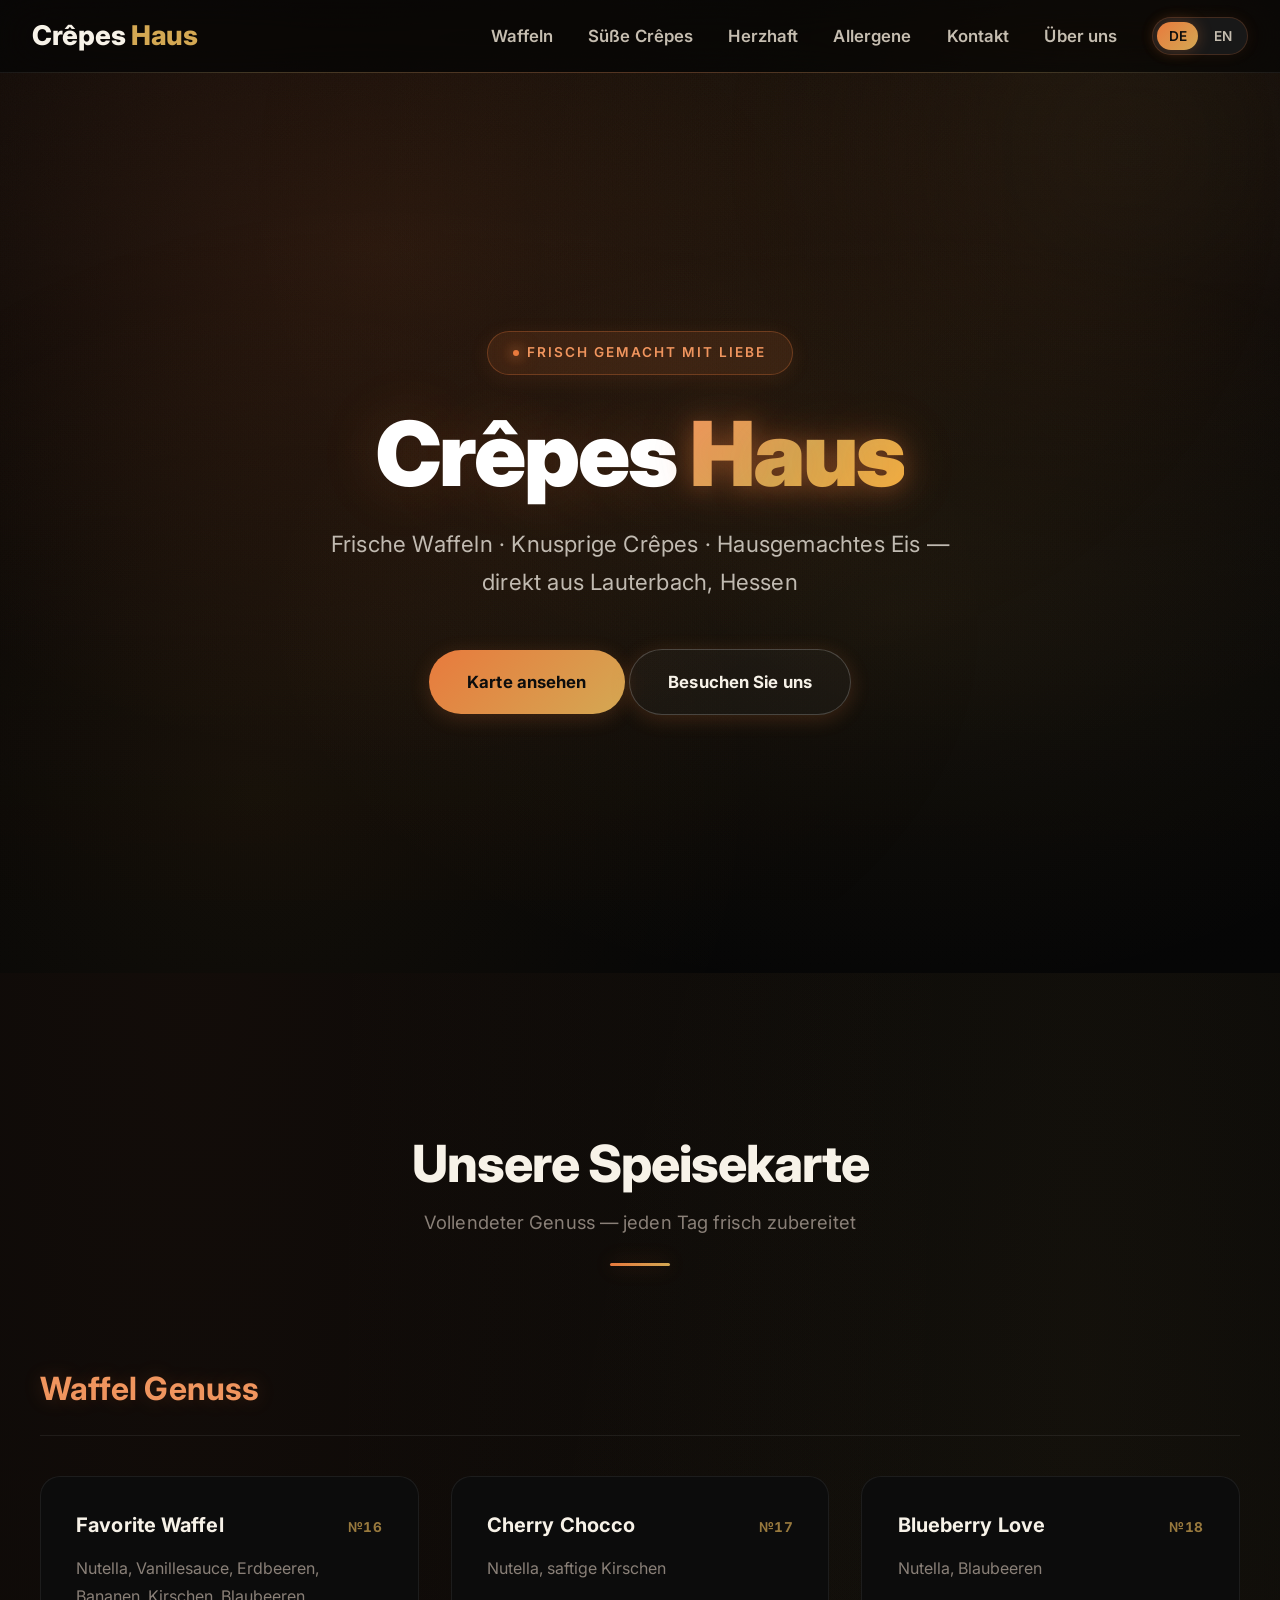
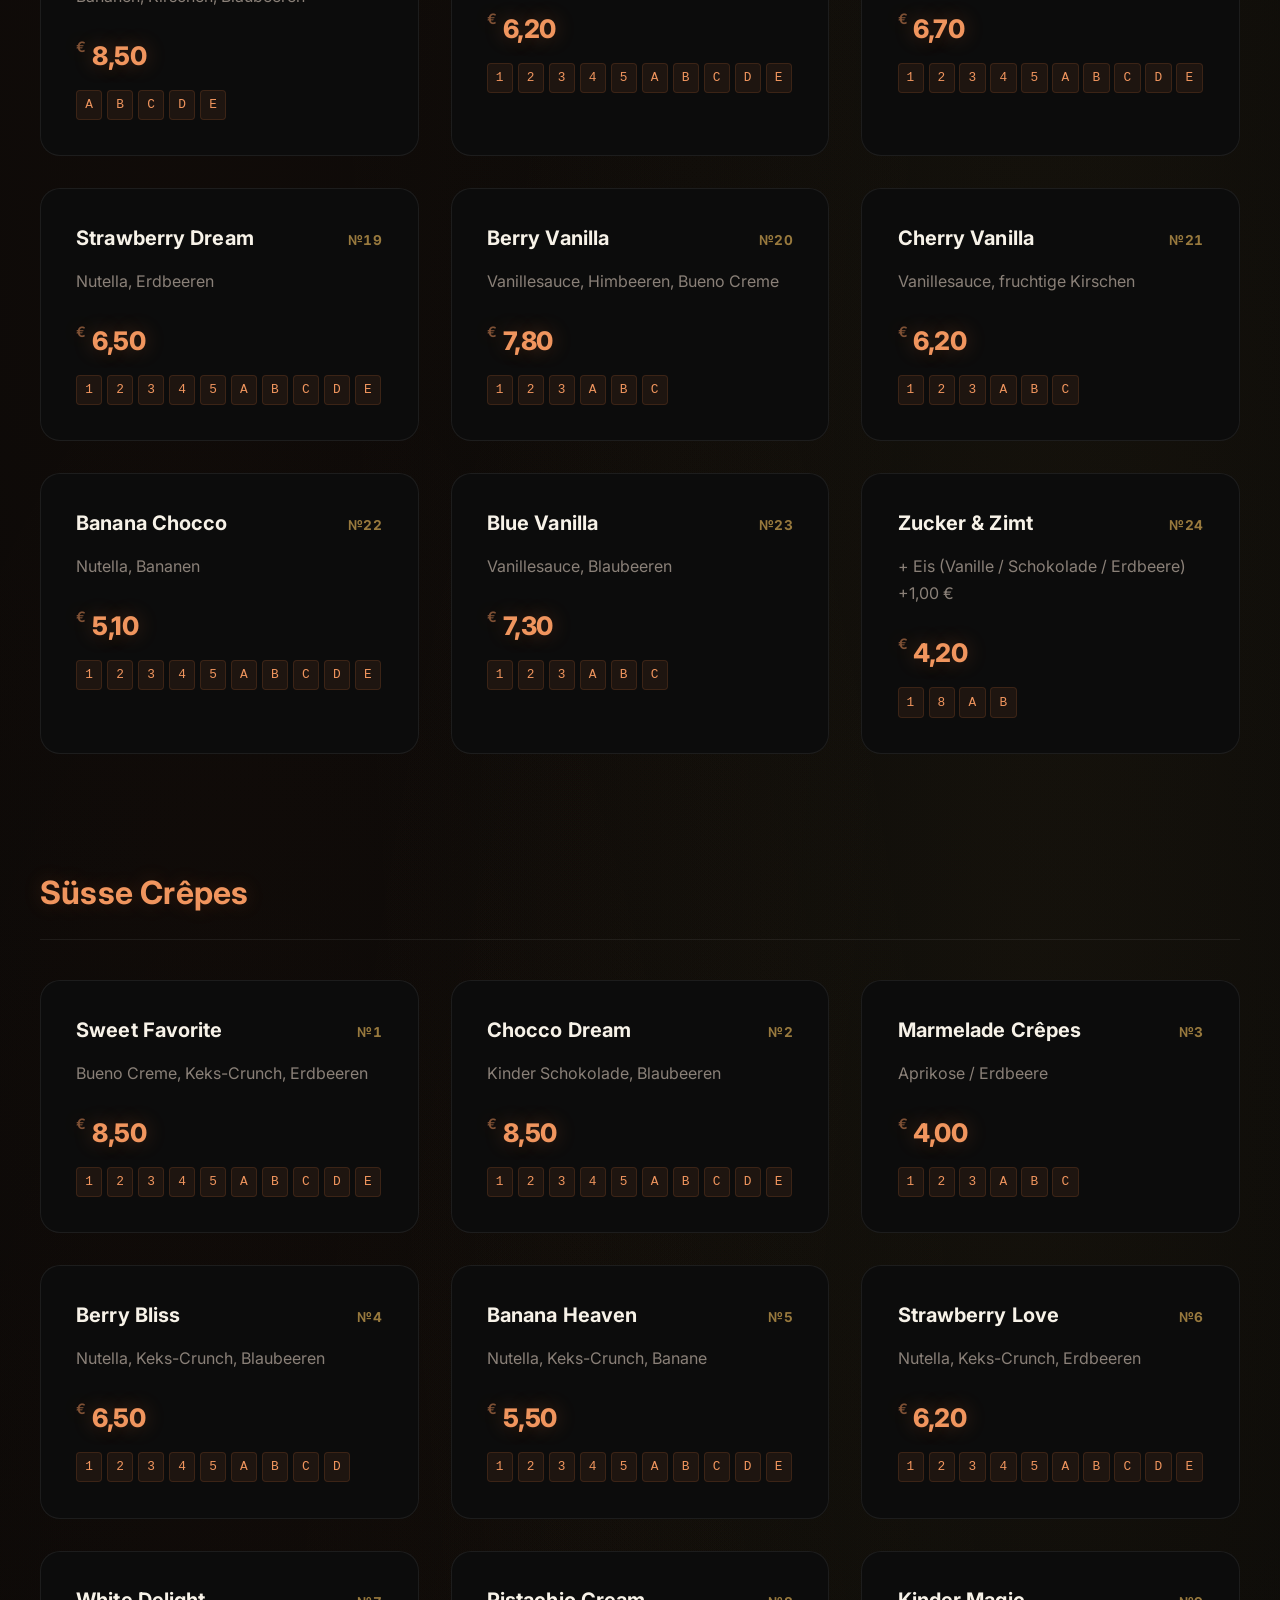
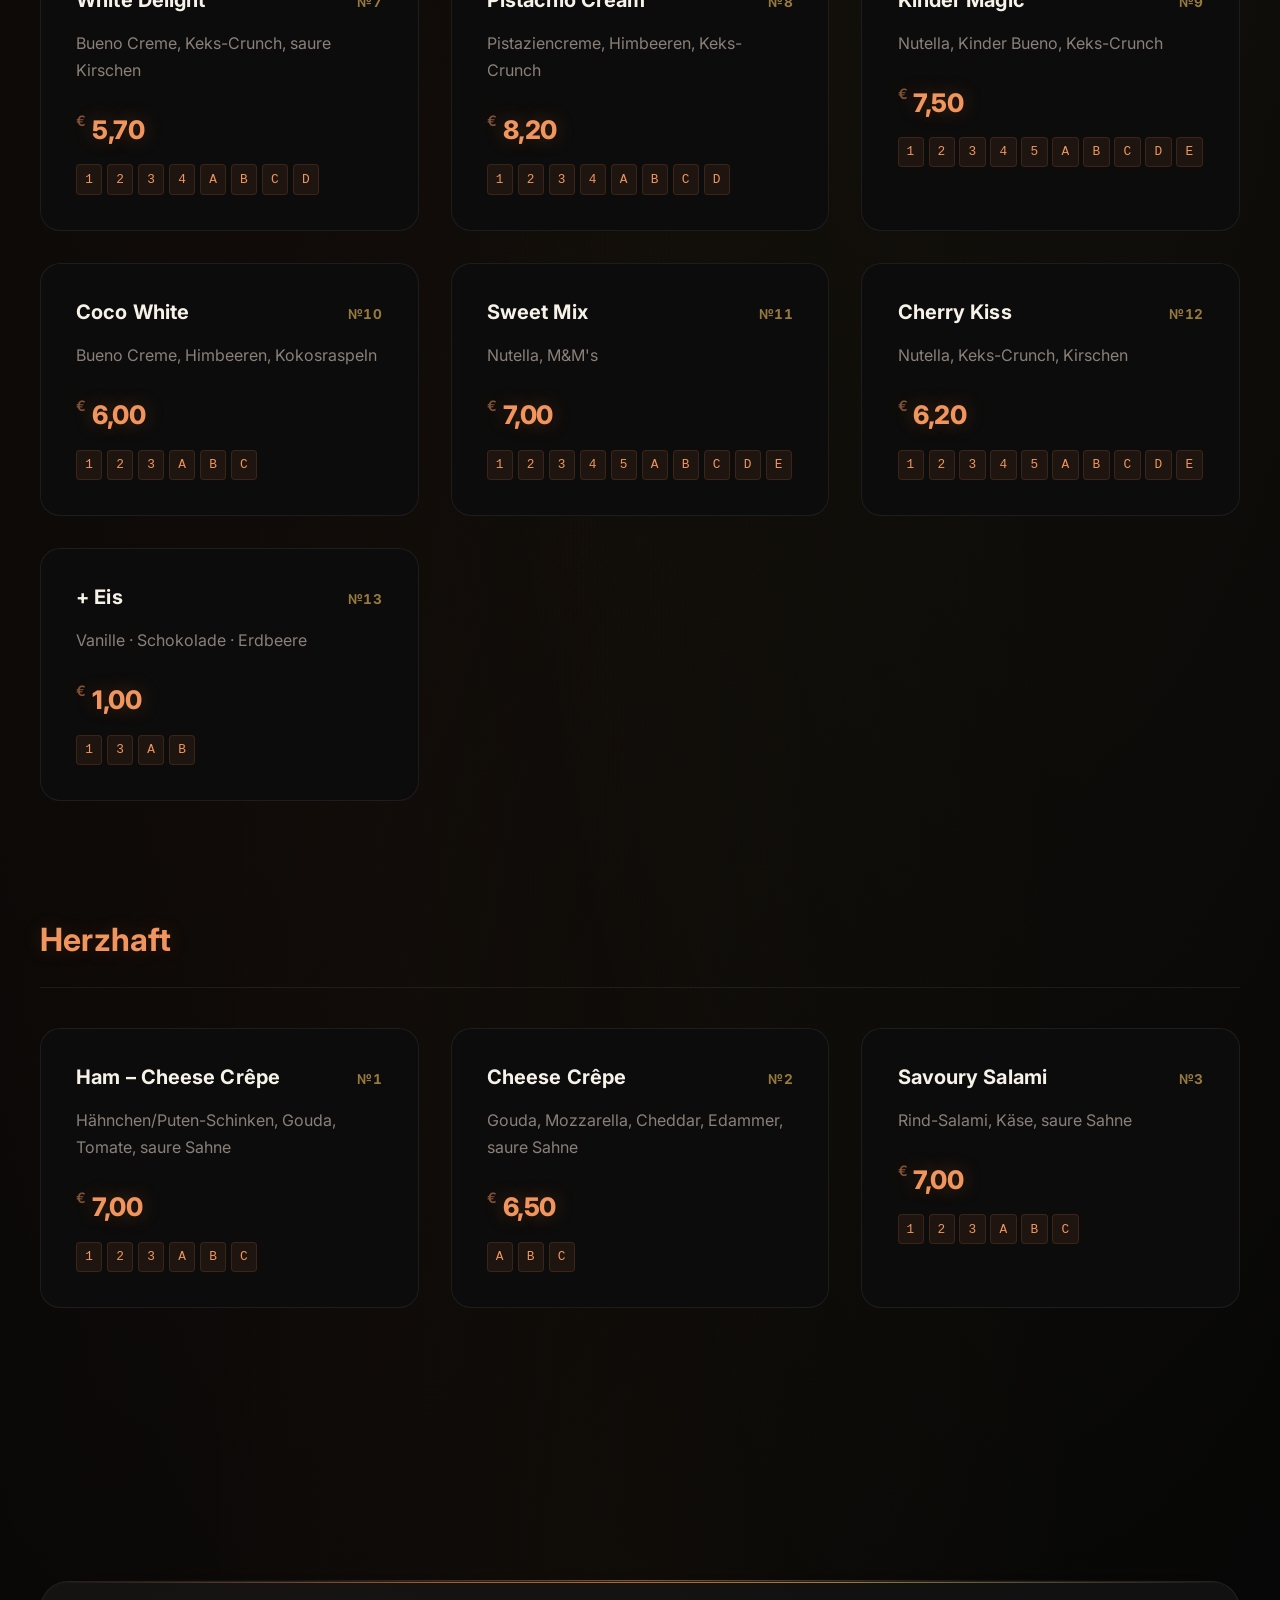
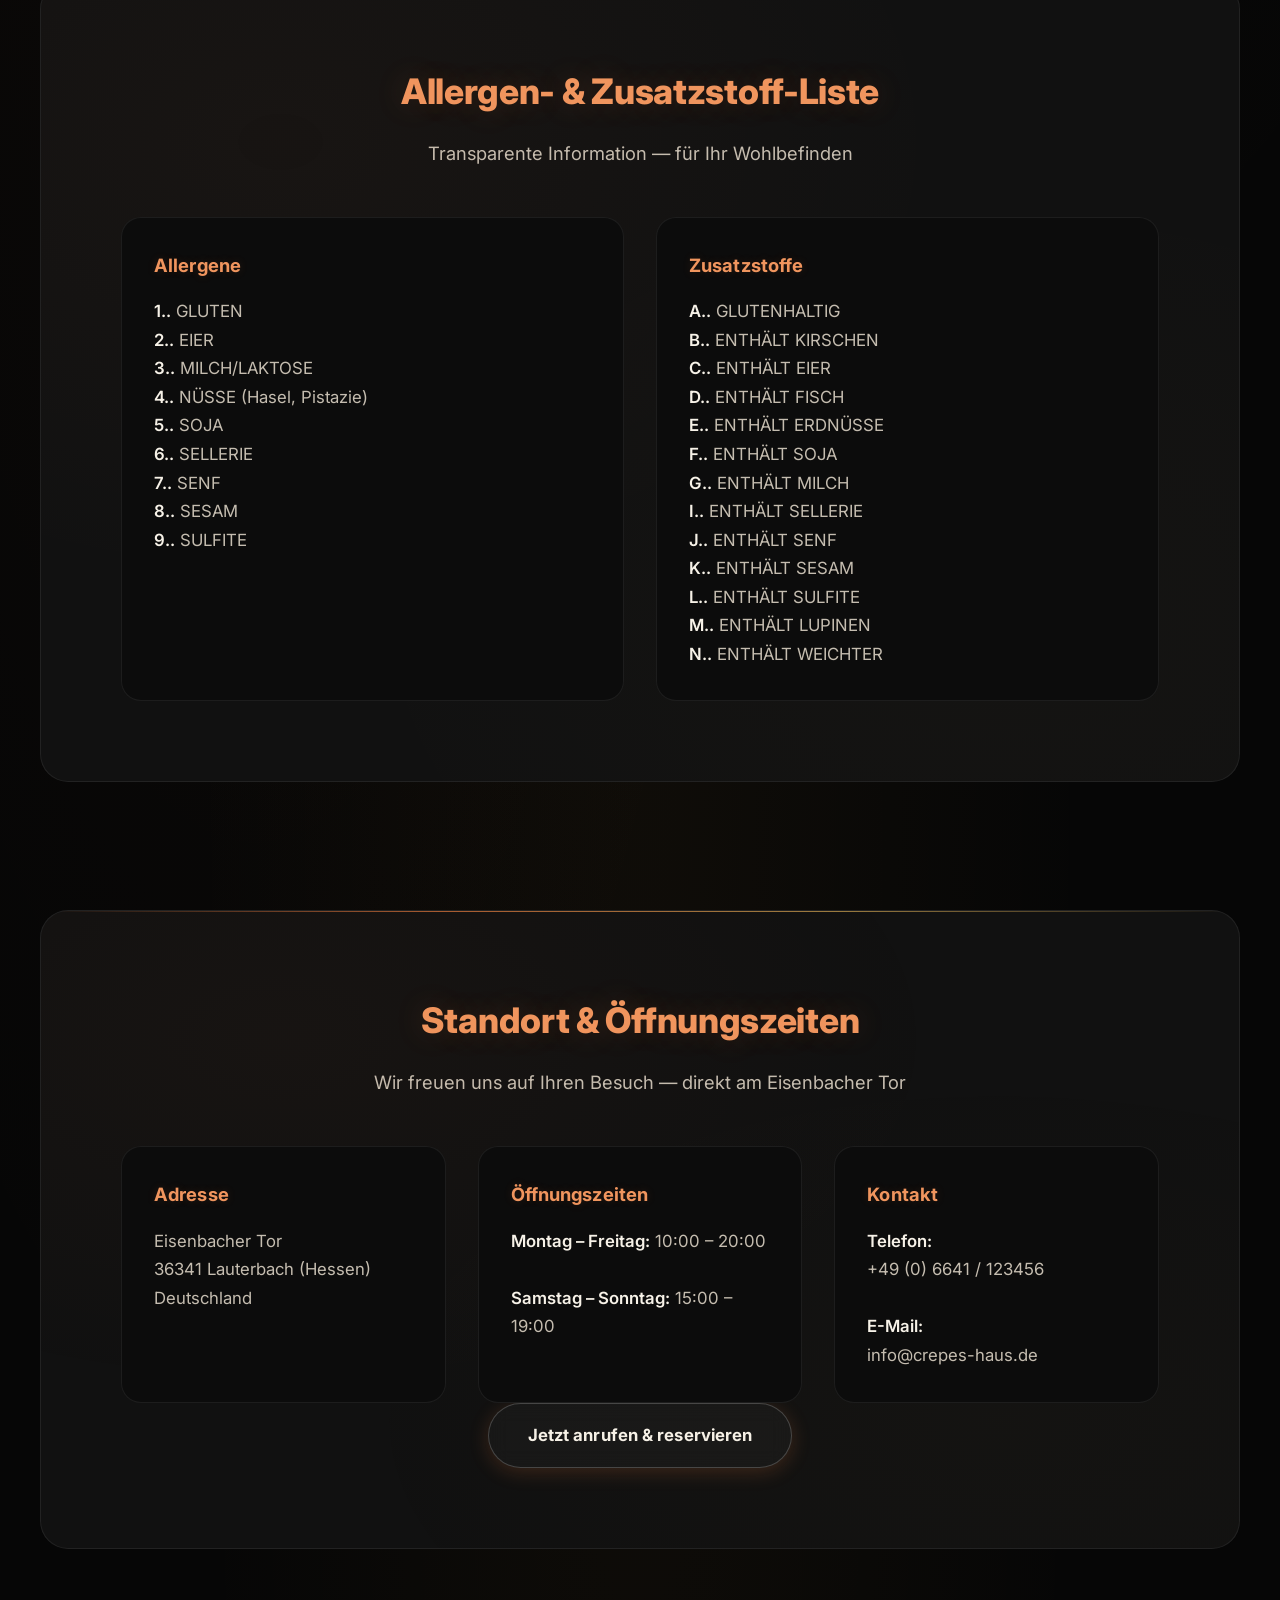
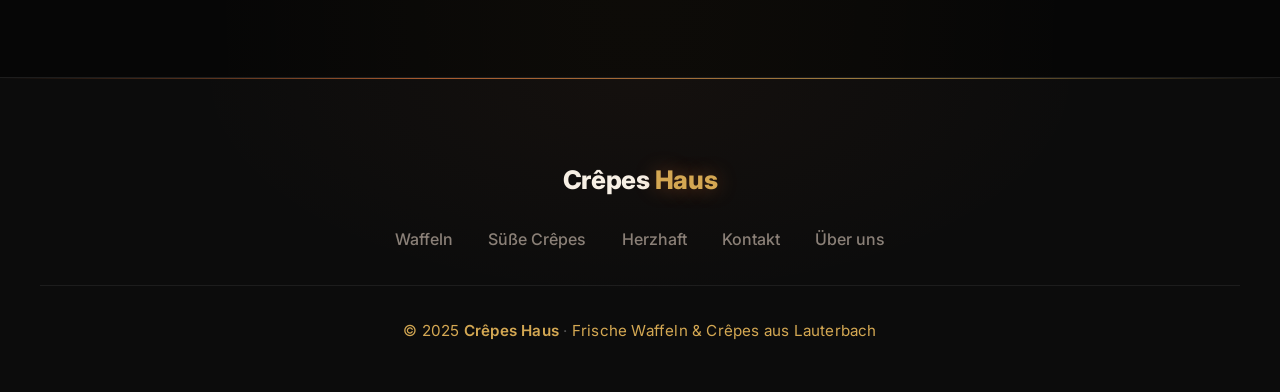
==== commit c2f7cf63: "Add files via upload" ====
--- a/index.html
+++ b/index.html
@@ -97,8 +97,7 @@
   <a href="#" class="btn btn-outline" data-i18n="contact_btn">Jetzt anrufen & reservieren</a>
 </section>
 
-<!-- ========== CTA ========== -->
-<section class="cta-section" id="ctaContent"></section>
+
 
 <!-- ========== FOOTER ========== -->
 <footer class="footer">
--- a/styles.css
+++ b/styles.css
@@ -670,11 +670,6 @@
   color: var(--gold-light);
 }
 
-.cta-section .icon-wrap {
-  width: 1.5rem;
-  height: 1.5rem;
-}
-
 .footer .logo .icon-wrap {
   width: 1.6rem;
   height: 1.6rem;
@@ -743,11 +738,6 @@
   width: 1.3em;
   height: 1.3em;
   color: var(--gold-light);
-}
-
-.cta-section .icon-wrap {
-  width: 1.3em;
-  height: 1.3em;
 }
 
 .footer .logo .icon-wrap {
@@ -1095,136 +1085,6 @@
   font-weight: 600;
 }
 
-/* ===================== STATS BAR ===================== */
-.stats-bar {
-  background: var(--bg-card);
-  border: 1px solid var(--border-subtle);
-  border-radius: var(--radius-lg);
-  padding: 4rem;
-  margin: 6rem auto 8rem;
-  max-width: 1200px;
-  display: grid;
-  grid-template-columns: repeat(3, 1fr);
-  gap: 4rem;
-  text-align: center;
-  position: relative;
-  overflow: hidden;
-}
-
-.stats-bar::before {
-  content: '';
-  position: absolute;
-  inset: 0;
-  background:
-    radial-gradient(ellipse at 30% 30%, rgba(232, 122, 61, 0.06) 0%, transparent 50%),
-    radial-gradient(ellipse at 70% 70%, rgba(212, 168, 83, 0.04) 0%, transparent 50%);
-  animation: statsGlow 6s ease-in-out infinite alternate;
-}
-
-@keyframes statsGlow {
-  0% { opacity: 0.5; }
-  100% { opacity: 1; }
-}
-
-.stat-item {
-  position: relative;
-}
-
-.stat-item:not(:last-child)::after {
-  content: '';
-  position: absolute;
-  right: -1.5rem;
-  top: 50%;
-  transform: translateY(-50%);
-  width: 1px;
-  height: 60%;
-  background: linear-gradient(180deg, transparent, var(--border-warm), transparent);
-}
-
-.stat-num {
-  font-size: 3.5rem;
-  font-weight: 900;
-  background: linear-gradient(135deg, var(--warm-light) 0%, var(--gold) 100%);
-  -webkit-background-clip: text;
-  background-clip: text;
-  -webkit-text-fill-color: transparent;
-  letter-spacing: -1px;
-  display: block;
-  margin-bottom: 0.3rem;
-  line-height: 1;
-  filter: drop-shadow(0 0 20px rgba(232, 122, 61, 0.3));
-}
-
-.stat-label {
-  color: var(--text-muted);
-  font-size: 1rem;
-  font-weight: 500;
-  letter-spacing: 0.5px;
-  text-transform: uppercase;
-}
-
-/* ===================== CTA ===================== */
-.cta-section {
-  max-width: 1000px;
-  margin: 0 auto 10rem;
-  text-align: center;
-  padding: 6rem 3rem;
-  background:
-    linear-gradient(135deg, rgba(232, 122, 61, 0.1) 0%, rgba(212, 168, 83, 0.05) 50%, rgba(245, 176, 65, 0.08) 100%);
-  border: 1px solid var(--border-warm);
-  border-radius: var(--radius-lg);
-  position: relative;
-  overflow: hidden;
-  box-shadow: 0 0 60px rgba(232, 122, 61, 0.08);
-}
-
-.cta-section::before {
-  content: '';
-  position: absolute;
-  inset: 0;
-  background: radial-gradient(ellipse at center, rgba(232, 122, 61, 0.06) 0%, transparent 60%);
-  animation: ctaPulse 4s ease-in-out infinite alternate;
-}
-
-@keyframes ctaPulse {
-  0% { opacity: 0.5; transform: scale(1); }
-  100% { opacity: 1; transform: scale(1.05); }
-}
-
-}
-
-/* ===================== CTA ===================== */
-.cta-section::before {
-  content: '';
-  position: absolute;
-  top: -50%;
-  right: -50%;
-  width: 100%;
-  height: 100%;
-  background: radial-gradient(circle, rgba(212, 168, 83, 0.1) 0%, transparent 70%);
-  animation: ctaGlow 8s ease-in-out infinite alternate;
-}
-
-@keyframes ctaGlow {
-  from { transform: translate(0, 0) scale(1); opacity: 0.5; }
-  to { transform: translate(-20px, 20px) scale(1.2); opacity: 0.8; }
-}
-
-.cta-section h2 {
-  font-size: 2.8rem;
-  font-weight: 800;
-  color: var(--text-primary);
-  margin-bottom: 1rem;
-  position: relative;
-  letter-spacing: -0.5px;
-}
-
-.cta-section p {
-  color: var(--text-secondary);
-  font-size: 1.2rem;
-  margin-bottom: 2rem;
-  position: relative;
-}
 
 /* ===================== FOOTER ===================== */
 .footer {
@@ -1309,13 +1169,14 @@
 
 /* ===================== RESPONSIVE ===================== */
 @media (max-width: 1024px) {
-  .stats-bar {
+  .info-section {
+    padding: 3rem 2rem;
+  }
+  .section {
+    padding: 6rem 2rem;
+  }
+  .menu-grid {
     grid-template-columns: 1fr;
-    gap: 2rem;
-    padding: 3rem 2rem;
-  }
-  .stat-item:not(:last-child)::after {
-    display: none;
   }
 }
 
@@ -1366,17 +1227,6 @@
   .section {
     padding: 6rem 2rem;
   }
-  .stats-bar {
-    grid-template-columns: 1fr;
-    gap: 3rem;
-    padding: 3rem 2rem;
-  }
-  .stat-item:not(:last-child)::after {
-    display: none;
-  }
-  .stat-num {
-    font-size: 3rem;
-  }
   .menu-grid {
     grid-template-columns: 1fr;
   }
@@ -1426,23 +1276,6 @@
     margin-top: 0.5rem;
     width: 100%;
   }
-  .stats-bar {
-    padding: 2.5rem 1.5rem;
-    gap: 2.5rem;
-  }
-  .stat-num {
-    font-size: 2.8rem;
-  }
-  .stat-label {
-    font-size: 0.95rem;
-  }
-  .cta-section {
-    padding: 4rem 1.5rem;
-    margin-bottom: 6rem;
-  }
-  .cta-section h2 {
-    font-size: 2rem;
-  }
   .footer-links {
     gap: 1rem;
     flex-direction: column;
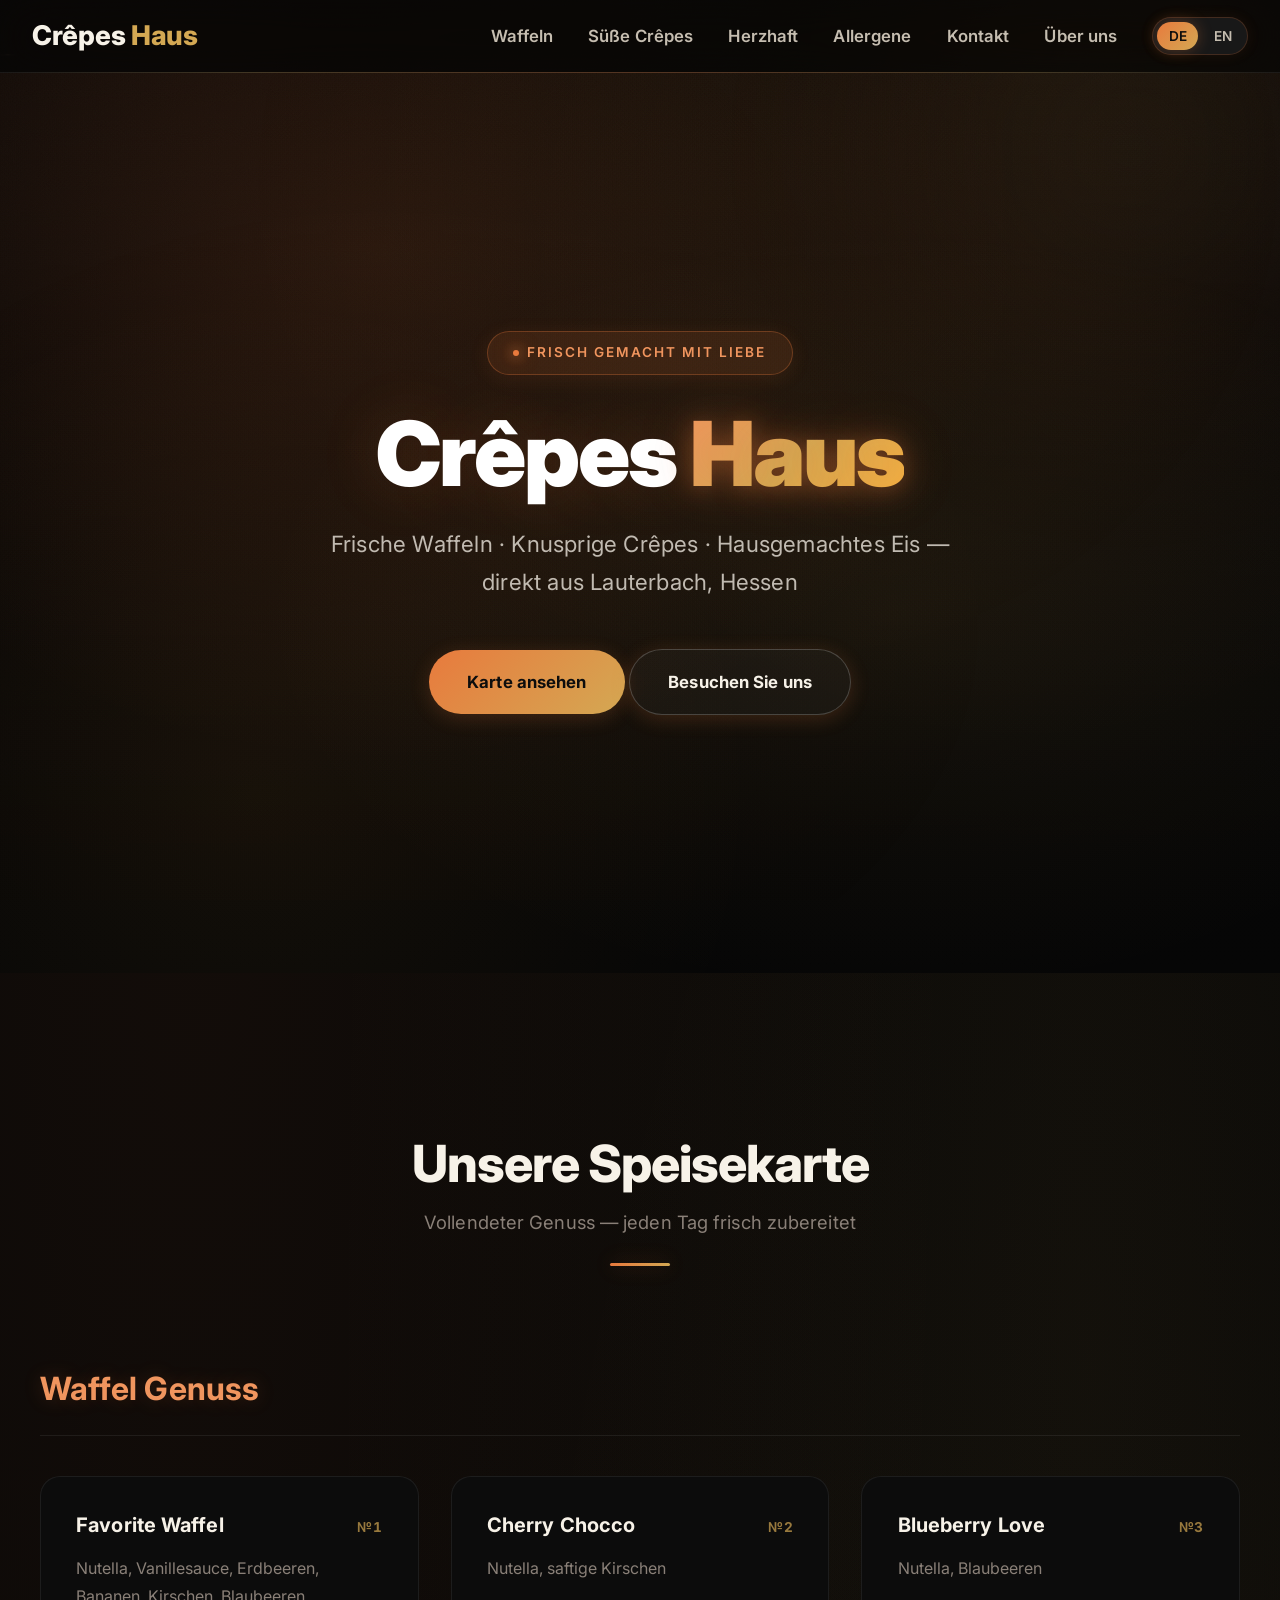
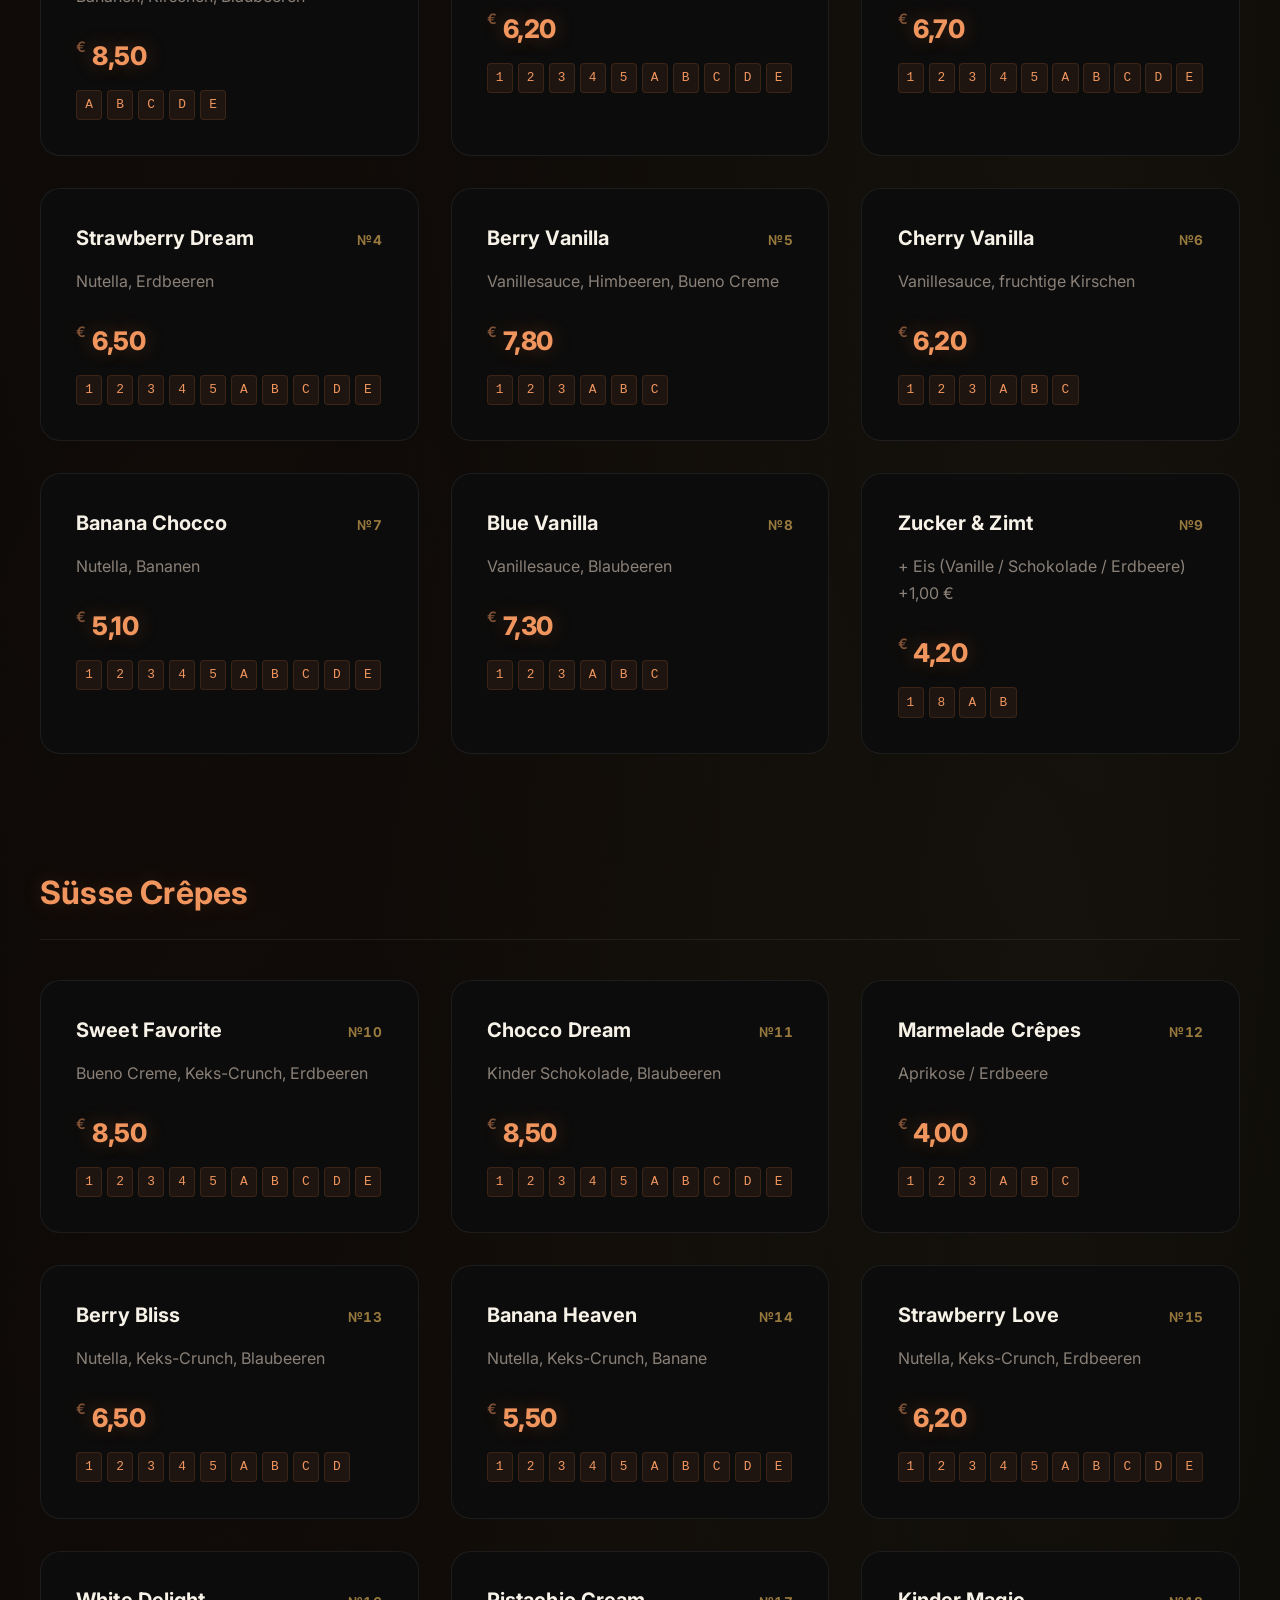
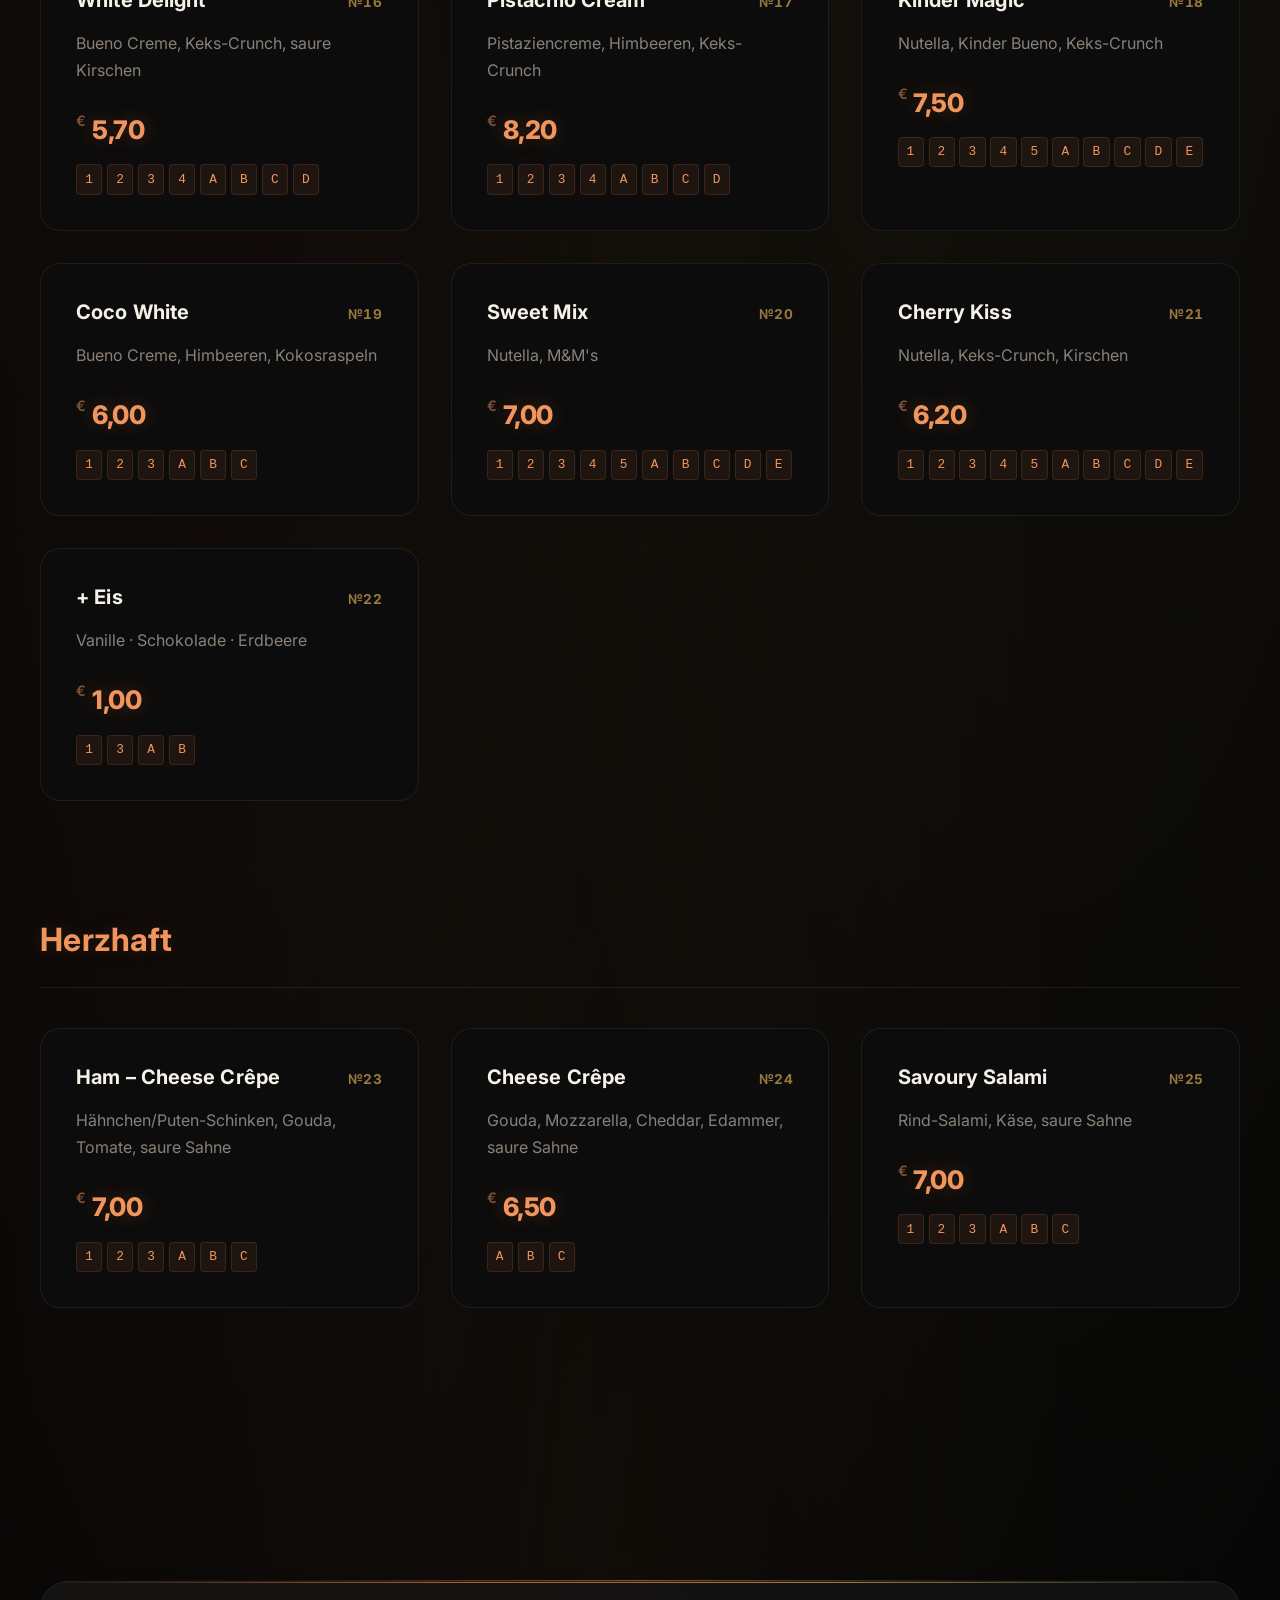
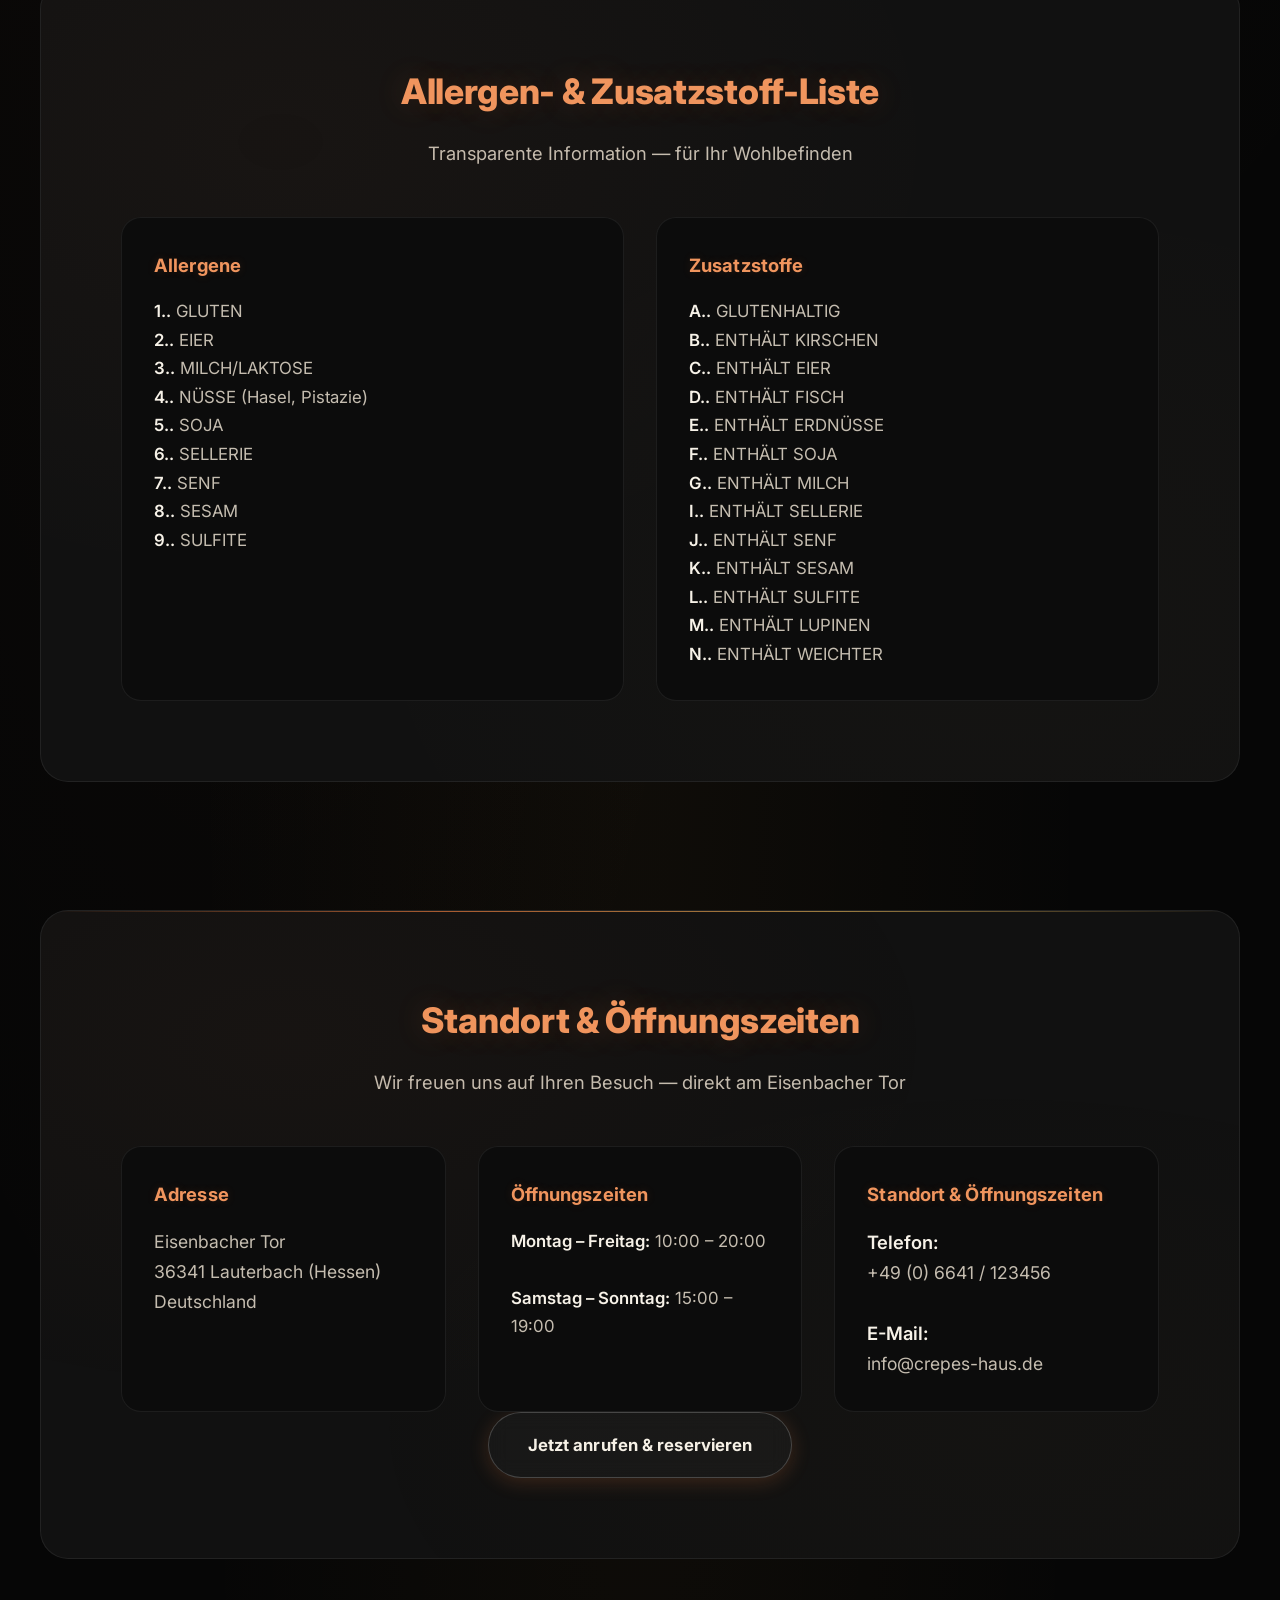
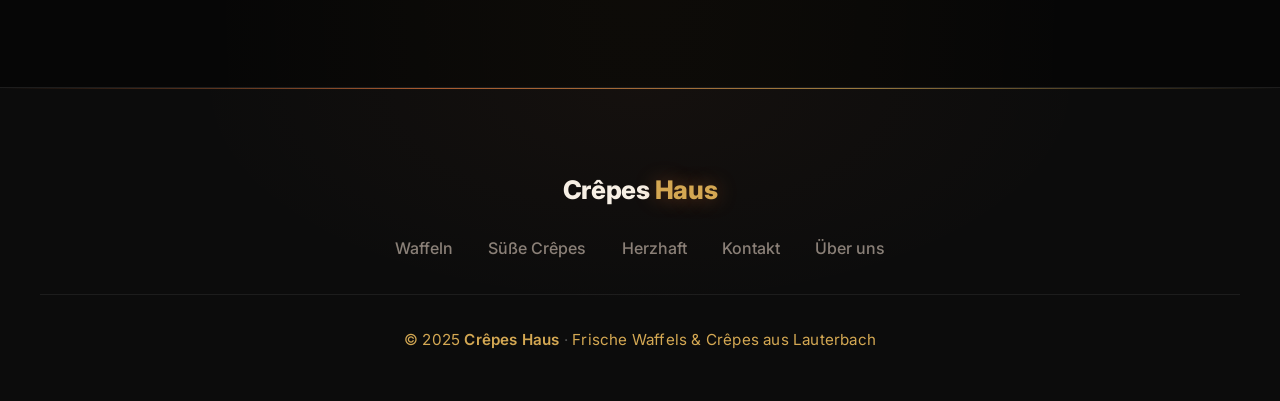
==== commit ae46d7dc: "Add files via upload" ====
--- a/index.html
+++ b/index.html
@@ -4,12 +4,14 @@
   <meta charset="UTF-8">
   <meta name="viewport" content="width=device-width, initial-scale=1.0">
   <title data-i18n="page_title">Crêpes Haus</title>
+  <link rel="stylesheet" href="https://fonts.googleapis.com/css2?family=Inter:wght@300;400;500;600;700;800;900&display=swap" data-settings-font>
   <link rel="stylesheet" href="styles.css">
 </head>
 <body>
 
 <div class="ambient-orb"></div>
 <div class="subtle-noise"></div>
+<canvas id="particles-canvas"></canvas>
 
 <!-- ========== NAVBAR ========== -->
 <nav class="navbar">
@@ -104,26 +106,27 @@
   <div class="footer-content">
     <a href="#" class="logo">Crêpes <span style="color: var(--gold);">Haus</span></a>
     <ul class="footer-links">
-      <li><a href="#waffeln">Waffeln</a></li>
-      <li><a href="#sweet-crepes">Süße Crêpes</a></li>
-      <li><a href="#savory-crepes">Herzhaft</a></li>
-      <li><a href="#contact">Kontakt</a></li>
-      <li><a href="about.html">Über uns</a></li>
+      <li><a href="#waffeln" data-i18n="nav_waffeln">Waffeln</a></li>
+      <li><a href="#sweet-crepes" data-i18n="nav_sweet">Süße Crêpes</a></li>
+      <li><a href="#savory-crepes" data-i18n="nav_savory">Herzhaft</a></li>
+      <li><a href="#contact" data-i18n="nav_contact">Kontakt</a></li>
+      <li><a href="about.html" data-i18n="nav_about">Über uns</a></li>
     </ul>
     <div class="footer-bottom">
-      <span data-i18n="footer_since">© 2025</span> <span style="color: var(--gold); font-weight: 600;">Crêpes Haus</span> · <span data-i18n="footer_slogan">Frische Waffeln & Crêpes aus Lauterbach</span>
+      <span data-i18n="footer_since">© 2025</span> <span style="color: var(--gold); font-weight: 600;" data-i18n="page_title">Crêpes Haus</span> · <span data-i18n="footer_slogan">Frische Waffeln & Crêpes aus Lauterbach</span>
     </div>
   </div>
 </footer>
 
 <!-- ========== SCRIPTS ========== -->
-<script src="data/menu-data.js"></script>
-<script src="js/i18n-config.js"></script>
-<script src="data/i18n-de.js"></script>
-<script src="data/i18n-en.js"></script>
+<script src="settings/config.js"></script>
+<script src="settings/i18n-de.js"></script>
+<script src="settings/i18n-en.js"></script>
+<script src="settings/menu.js"></script>
 <script src="js/i18n.js"></script>
-
 <script src="js/app.js"></script>
+<script src="js/particles.js"></script>
+<script src="js/settings-loader.js"></script>
 <script>
   window.closeNav = function () {
     document.getElementById('hamburger').classList.remove('active');
--- a/styles.css
+++ b/styles.css
@@ -1,5 +1,3 @@
-@import url('https://fonts.googleapis.com/css2?family=Inter:wght@300;400;500;600;700;800;900&display=swap');
-
 :root {
   --gold-light: #f0d89d;
   --gold: #d4a853;
@@ -99,6 +97,16 @@
   background-size: 200px 200px;
 }
 
+#particles-canvas {
+  position: fixed;
+  top: 0;
+  left: 0;
+  width: 100%;
+  height: 100%;
+  pointer-events: none;
+  z-index: 0;
+}
+
 ::selection {
   background: var(--gold);
   color: #0d0d0d;
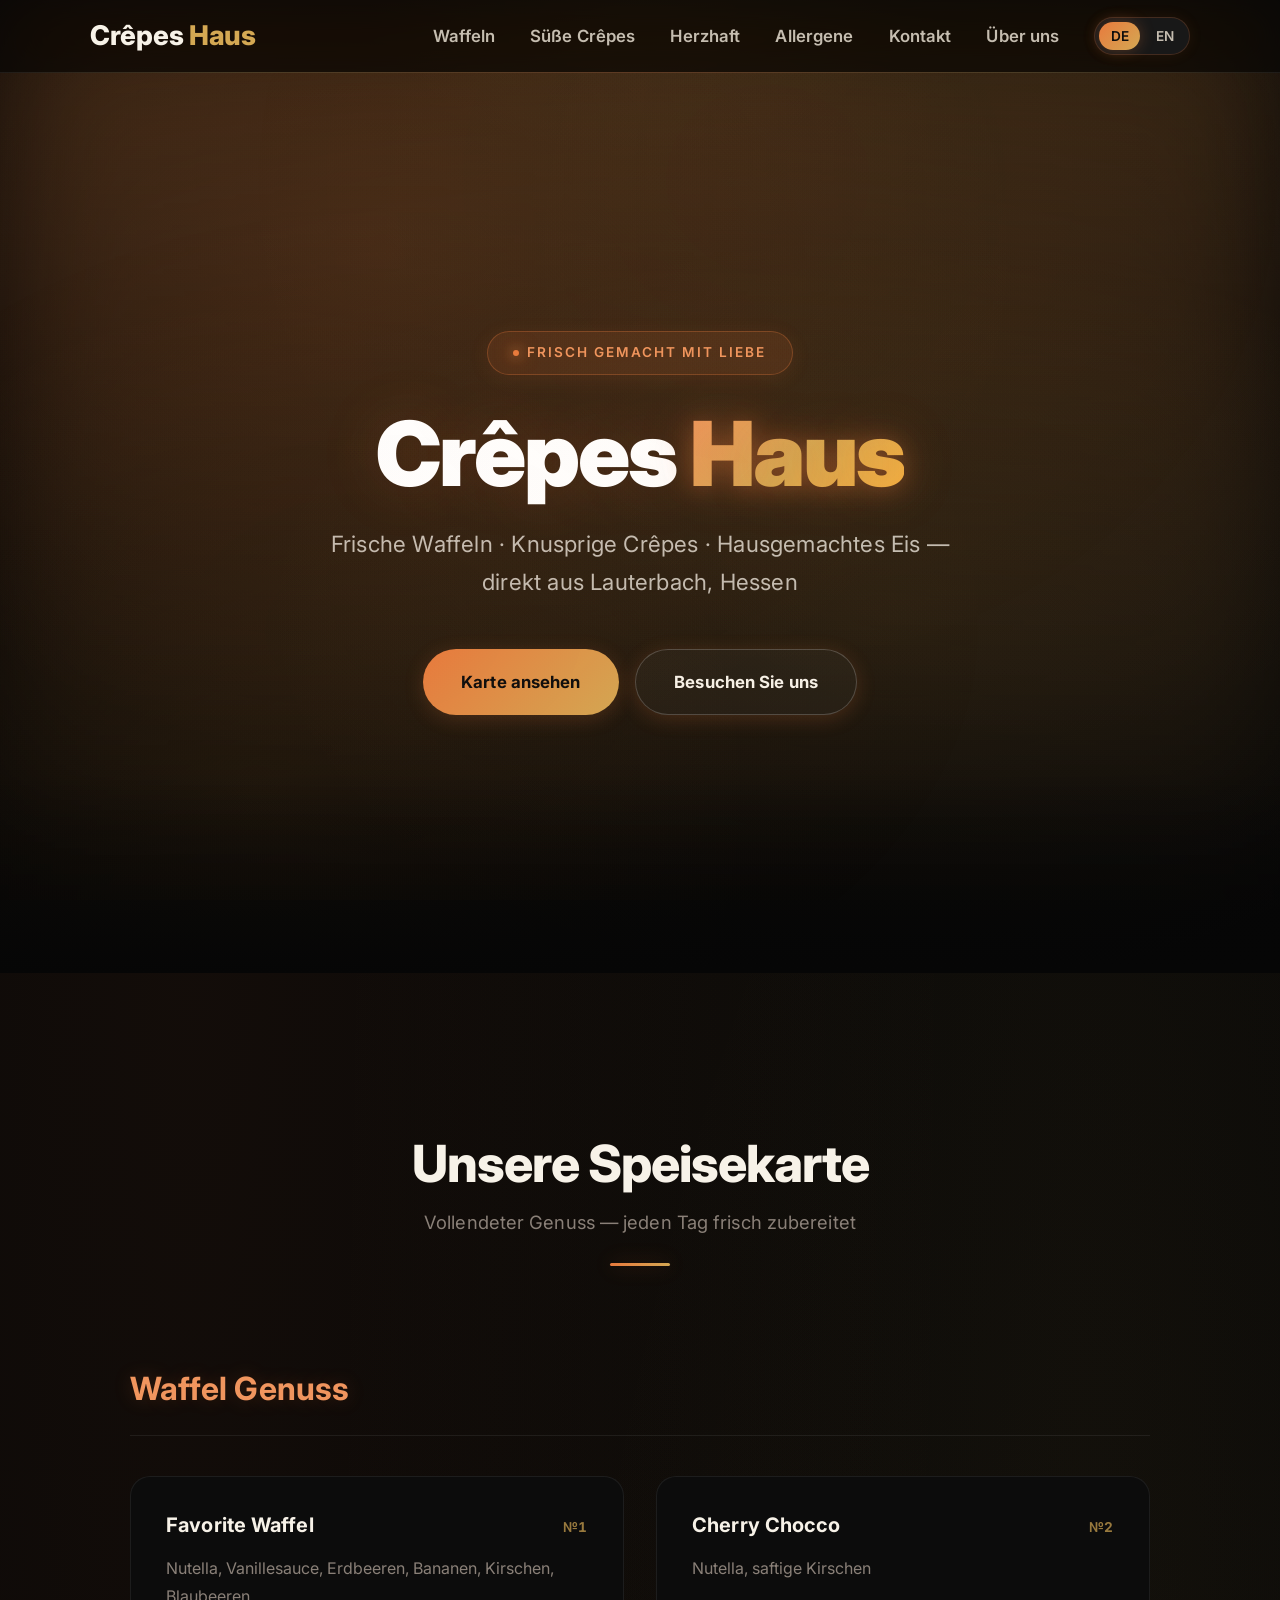
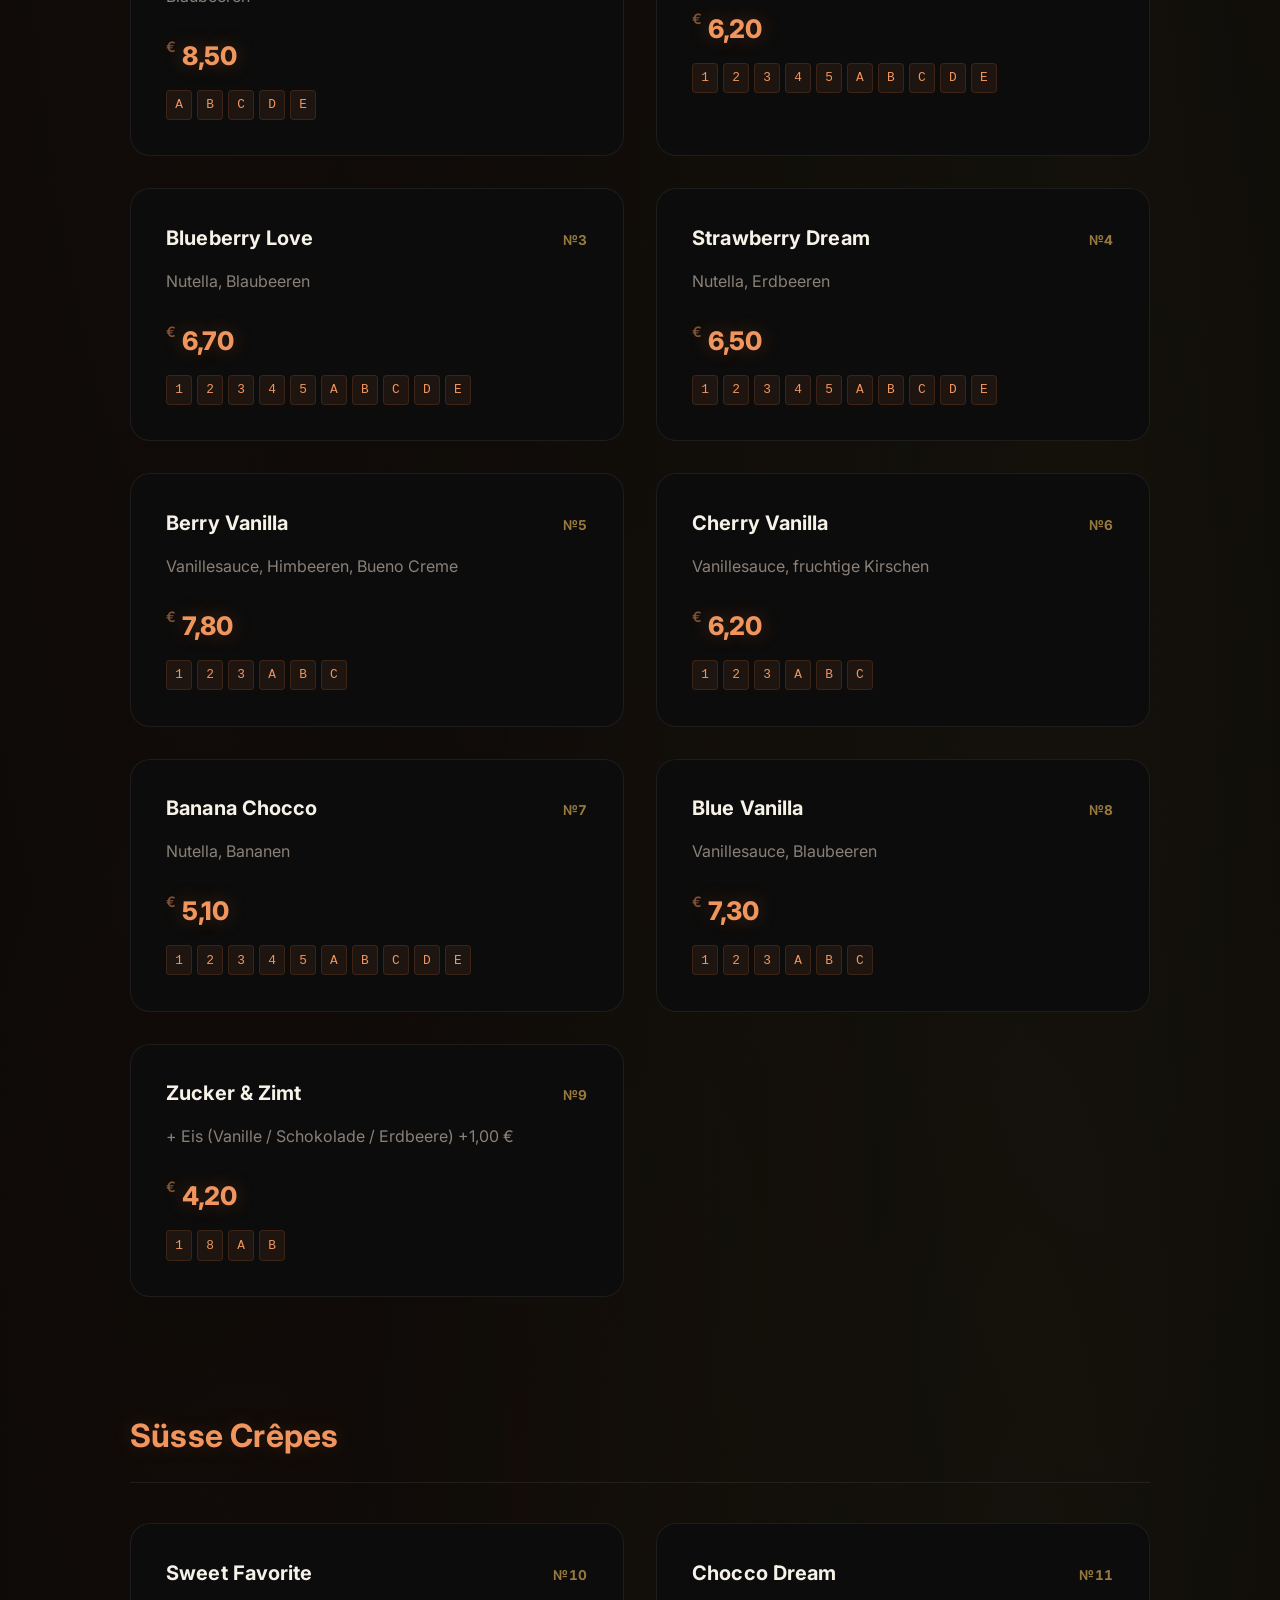
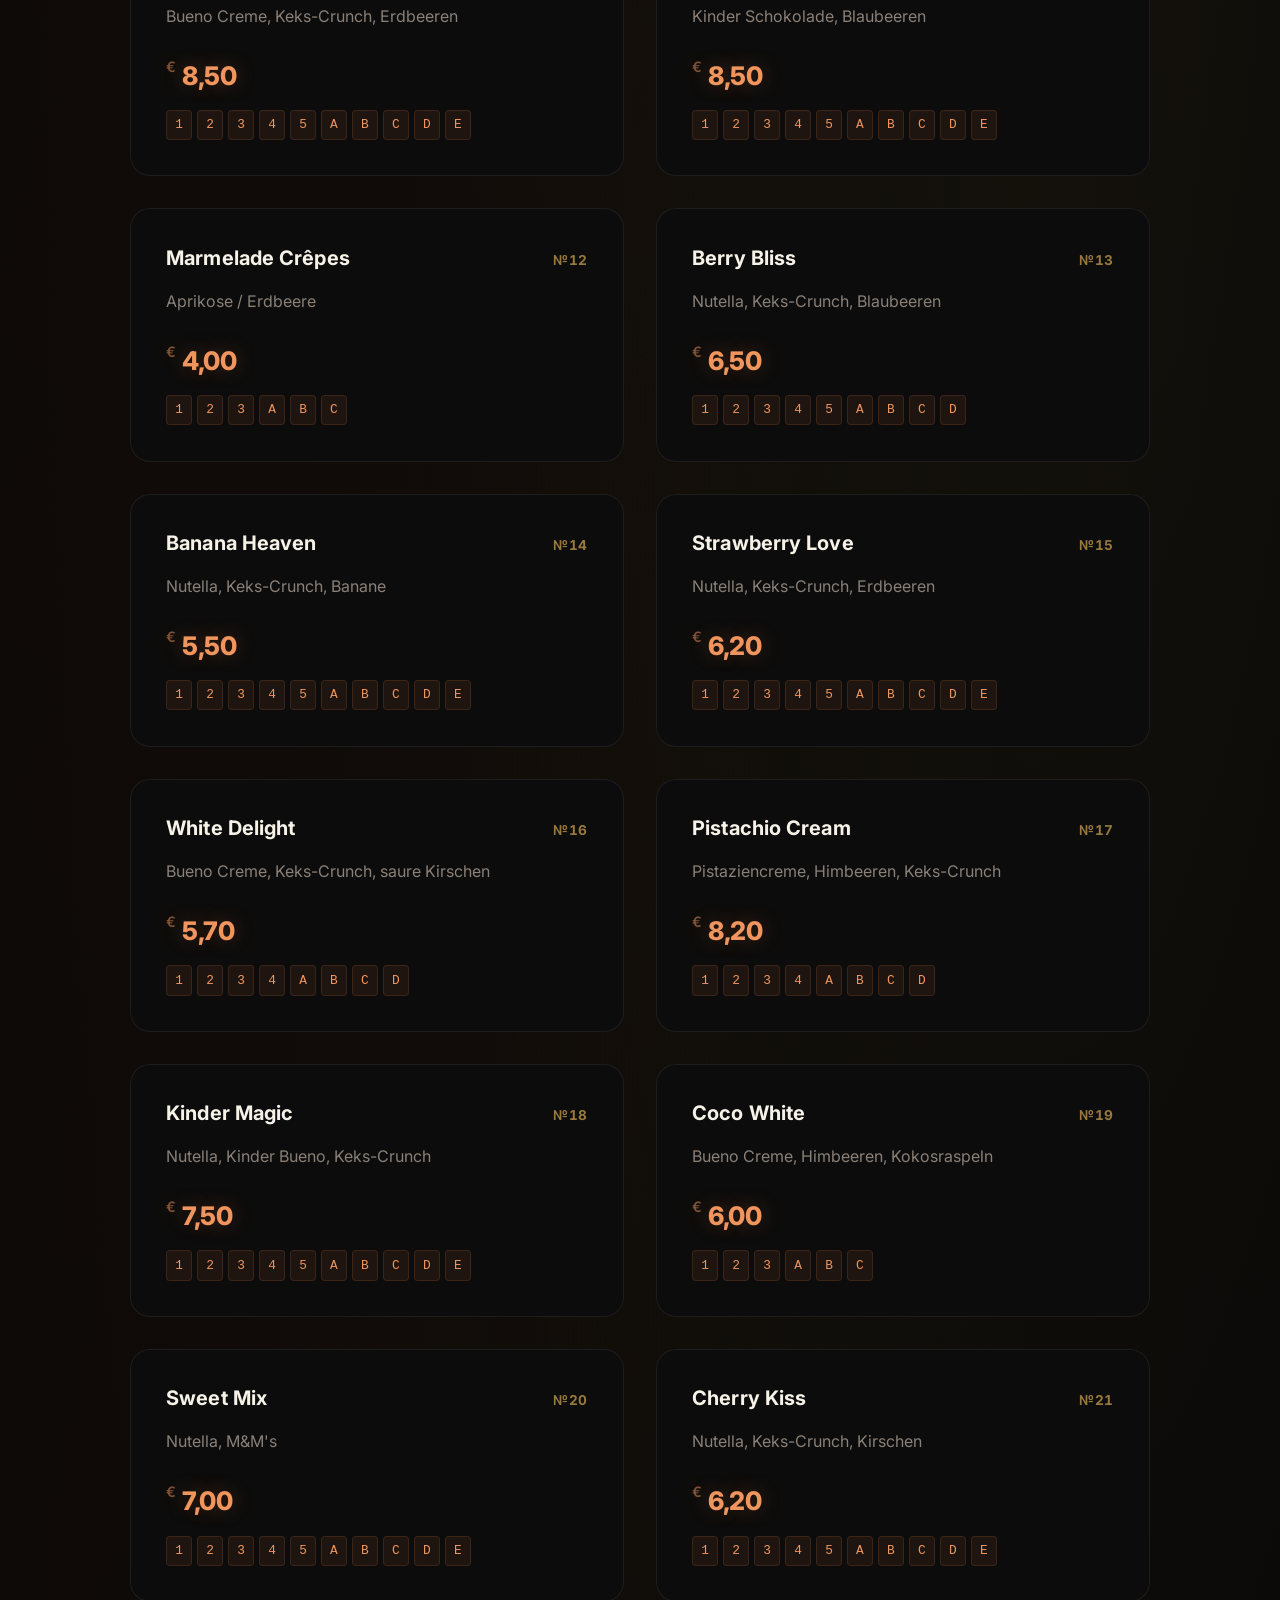
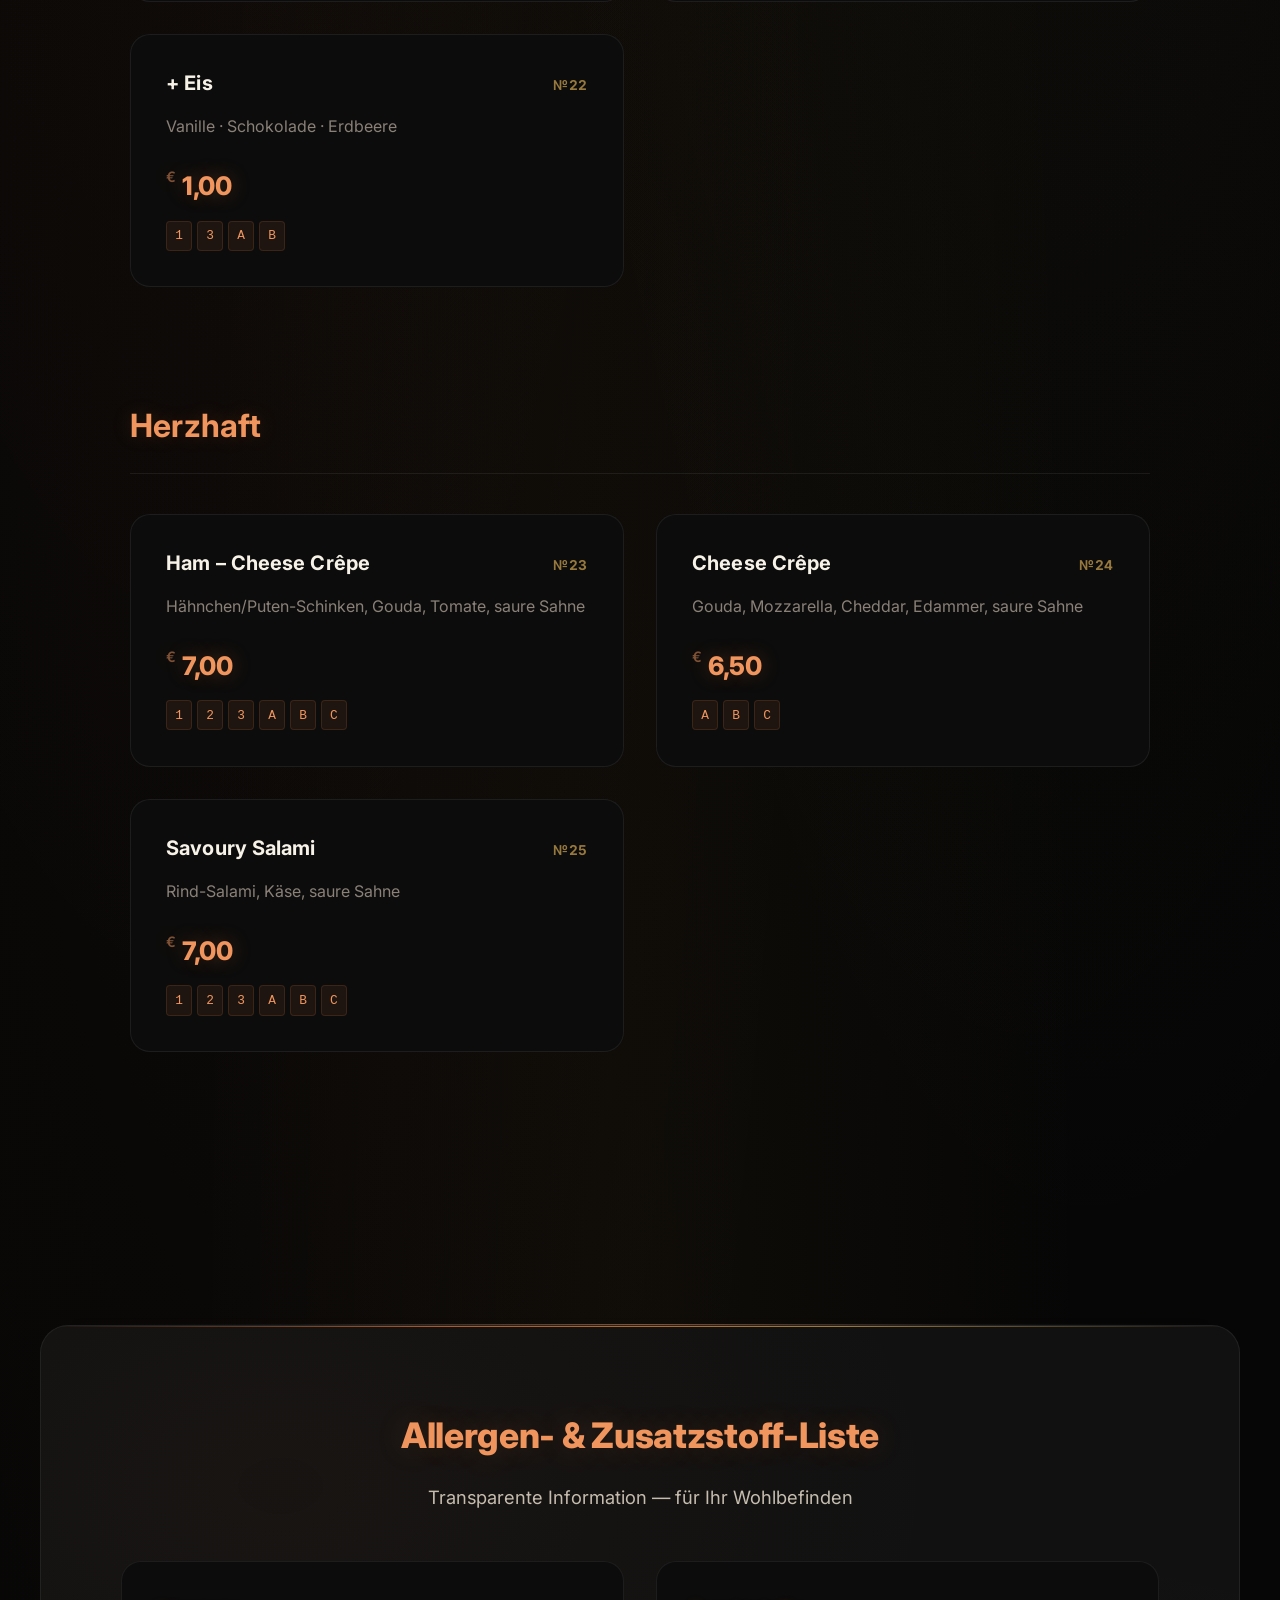
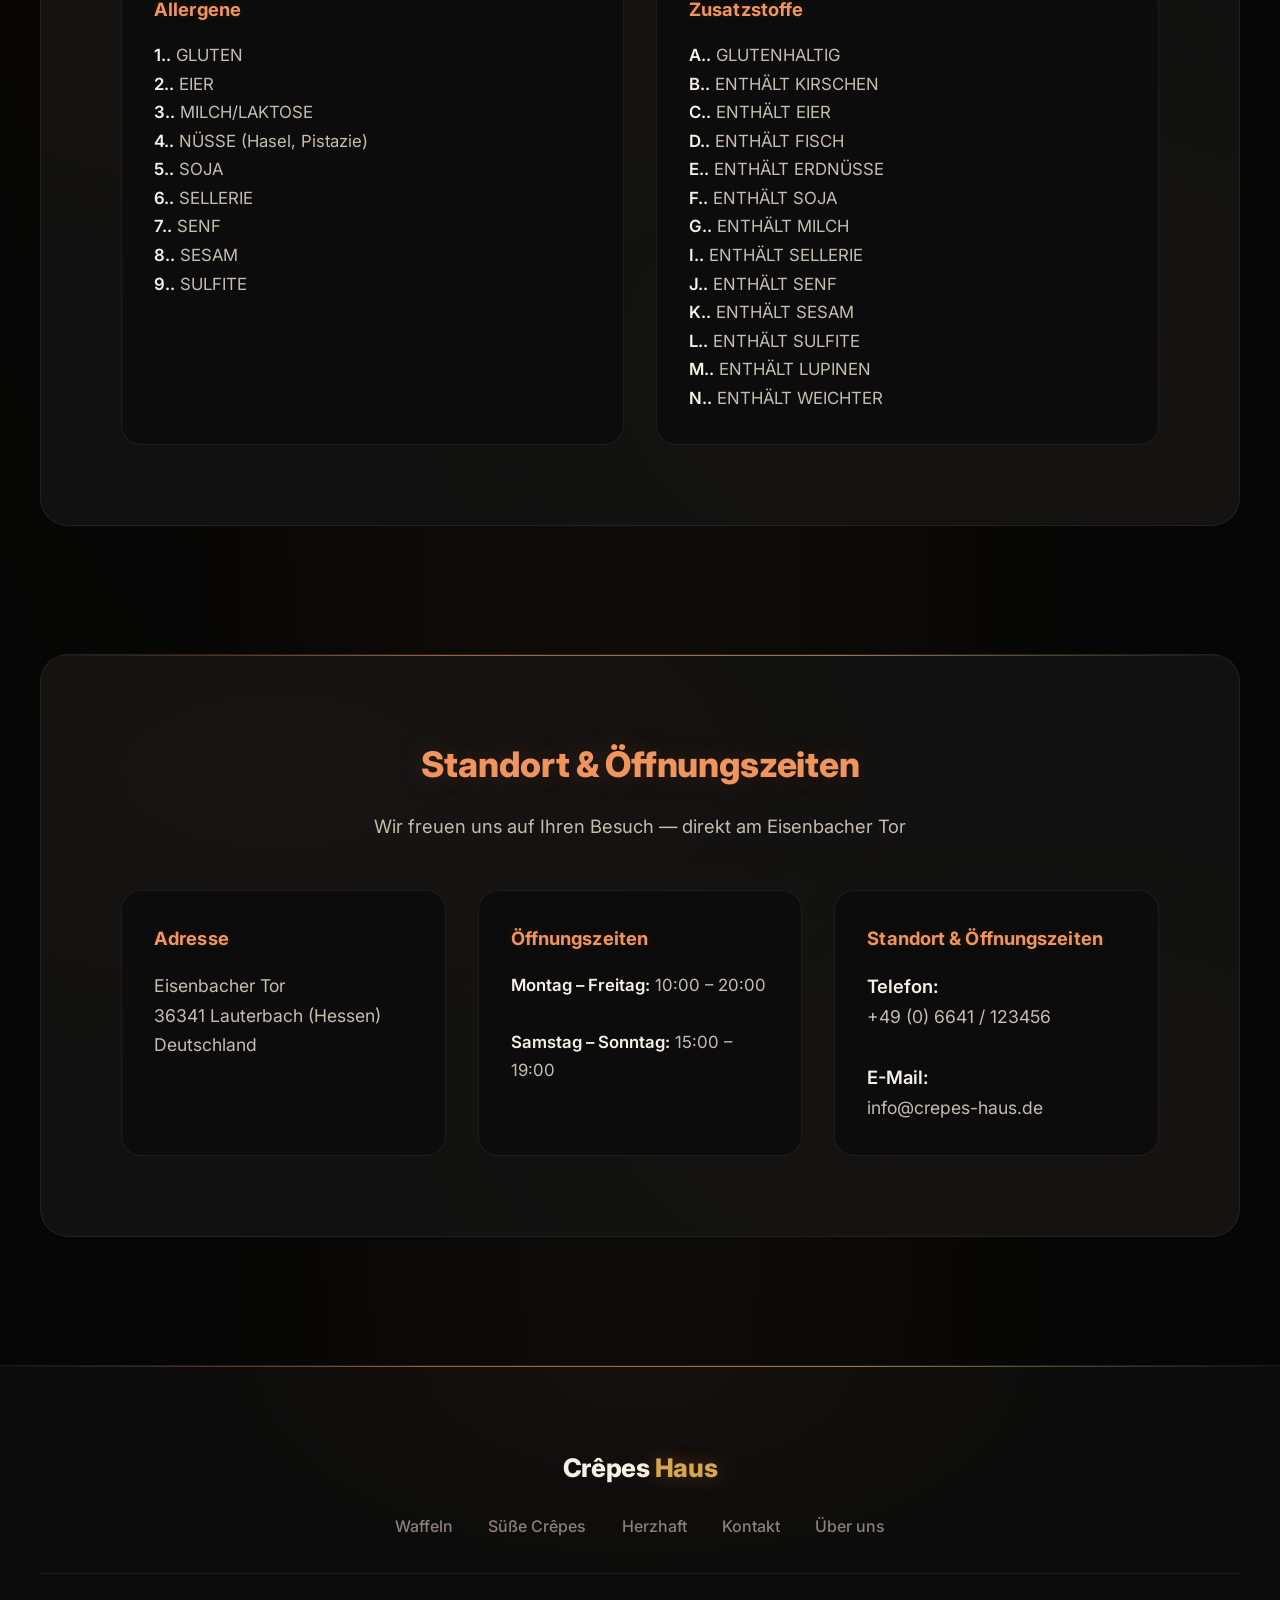
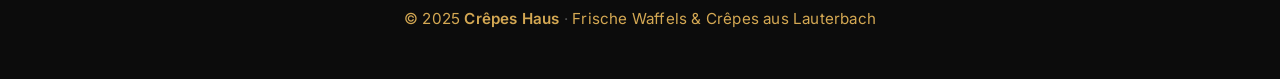
==== commit e53e702d: "Add files via upload" ====
--- a/index.html
+++ b/index.html
@@ -9,9 +9,10 @@
 </head>
 <body>
 
-<div class="ambient-orb"></div>
-<div class="subtle-noise"></div>
-<canvas id="particles-canvas"></canvas>
+<div class="aurora">
+  <canvas id="aurora-canvas"></canvas>
+  <div class="aurora-glow"></div>
+</div>
 
 <!-- ========== NAVBAR ========== -->
 <nav class="navbar">
@@ -96,7 +97,6 @@
   <h2 data-i18n="contact_title">Standort & Öffnungszeiten</h2>
   <p data-i18n="contact_sub">Wir freuen uns auf Ihren Besuch — direkt am Eisenbacher Tor in Lauterbach</p>
   <div class="info-grid" id="contactContent"></div>
-  <a href="#" class="btn btn-outline" data-i18n="contact_btn">Jetzt anrufen & reservieren</a>
 </section>
 
 
@@ -125,7 +125,7 @@
 <script src="settings/menu.js"></script>
 <script src="js/i18n.js"></script>
 <script src="js/app.js"></script>
-<script src="js/particles.js"></script>
+<script src="js/aurora-init.js"></script>
 <script src="js/settings-loader.js"></script>
 <script>
   window.closeNav = function () {
--- a/styles.css
+++ b/styles.css
@@ -117,74 +117,47 @@
   text-decoration: none;
 }
 
-/* ===================== AMBIENT ===================== */
-.ambient-orb {
+/* ===================== AURORA ===================== */
+.aurora {
   position: fixed;
-  width: 700px;
-  height: 700px;
-  border-radius: 50%;
-  background: radial-gradient(circle, rgba(212, 168, 83, 0.12) 0%, rgba(232, 122, 61, 0.06) 40%, transparent 70%);
+  inset: 0;
   pointer-events: none;
   z-index: 0;
-  top: -200px;
-  right: -200px;
-  animation: orbFloat 20s ease-in-out infinite;
+  overflow: hidden;
+}
+
+#aurora-canvas {
+  position: absolute;
+  inset: 0;
+  width: 100%;
+  height: 100%;
   filter: blur(60px);
-}
-
-.ambient-orb:nth-child(2) {
-  top: auto;
-  bottom: -300px;
-  left: -200px;
-  right: auto;
-  background: radial-gradient(circle, rgba(245, 176, 65, 0.1) 0%, rgba(212, 168, 83, 0.05) 40%, transparent 70%);
-  animation: orbFloat2 25s ease-in-out infinite;
-  width: 600px;
-  height: 600px;
-}
-
-@keyframes orbFloat {
-  0%, 100% { transform: translate(0, 0) scale(1) rotate(0deg); }
-  25% { transform: translate(-60px, 40px) scale(1.15) rotate(5deg); }
-  50% { transform: translate(30px, -20px) scale(0.9) rotate(-3deg); }
-  75% { transform: translate(-20px, 60px) scale(1.1) rotate(2deg); }
-}
-
-@keyframes orbFloat2 {
-  0%, 100% { transform: translate(0, 0) scale(1) rotate(0deg); }
-  33% { transform: translate(50px, -40px) scale(1.2) rotate(-5deg); }
-  66% { transform: translate(-30px, 30px) scale(0.85) rotate(3deg); }
-}
-
-body::before {
-  content: '';
-  position: fixed;
+  opacity: 0.85;
+  will-change: transform;
+}
+
+.aurora-glow {
+  position: absolute;
   inset: 0;
   background:
-    radial-gradient(ellipse at 20% 30%, rgba(232, 122, 61, 0.04) 0%, transparent 40%),
-    radial-gradient(ellipse at 75% 60%, rgba(212, 168, 83, 0.04) 0%, transparent 40%);
-  pointer-events: none;
-  z-index: 0;
-  animation: bgPulse 15s ease-in-out infinite alternate;
-}
-
-body::after {
-  content: '';
-  position: fixed;
-  inset: 0;
-  background:
-    radial-gradient(ellipse at 60% 20%, rgba(245, 176, 65, 0.03) 0%, transparent 50%),
-    radial-gradient(ellipse at 30% 70%, rgba(232, 122, 61, 0.03) 0%, transparent 50%);
-  pointer-events: none;
-  z-index: 0;
-  animation: bgPulse 20s ease-in-out infinite alternate-reverse;
-}
-
-@keyframes bgPulse {
-  0% { opacity: 0.5; }
-  50% { opacity: 1; }
-  100% { opacity: 0.6; }
-}
+    radial-gradient(ellipse 50% 40% at 50% 100%, rgba(232, 122, 61, 0.08) 0%, transparent 70%),
+    radial-gradient(ellipse 30% 25% at 50% 0%, rgba(212, 168, 83, 0.06) 0%, transparent 70%);
+  mix-blend-mode: screen;
+  animation: auroraGlowPulse 8s ease-in-out infinite alternate;
+}
+
+@keyframes auroraGlowPulse {
+  0%   { opacity: 0.6; }
+  100% { opacity: 1; }
+}
+
+@media (prefers-reduced-motion: reduce) {
+  .aurora-glow {
+    animation: none;
+  }
+}
+
+/* ===================== AMBIENT ORB (kept for subtle glow) ===================== */
 
 /* ===================== NAVBAR ===================== */
 .navbar {
@@ -406,6 +379,7 @@
   align-items: center;
   justify-content: center;
   overflow: hidden;
+  isolation: isolate;
 }
 
 .hero-bg {
@@ -416,6 +390,21 @@
   background-position: center;
   animation: slowZoom 30s ease-in-out infinite alternate;
   will-change: transform;
+}
+
+.hero-overlay {
+  position: absolute;
+  inset: 0;
+  background:
+    radial-gradient(ellipse at 30% 20%, rgba(232, 122, 61, 0.1) 0%, transparent 50%),
+    radial-gradient(ellipse at 70% 60%, rgba(212, 168, 83, 0.08) 0%, transparent 50%),
+    linear-gradient(to bottom,
+      rgba(6, 6, 6, 0.15) 0%,
+      rgba(6, 6, 6, 0.4) 50%,
+      rgba(6, 6, 6, 0.7) 80%,
+      rgba(6, 6, 6, 0.9) 100%
+    );
+  z-index: 2;
 }
 
 @keyframes slowZoom {
@@ -450,6 +439,17 @@
 @keyframes heroGlow {
   0% { opacity: 0.5; }
   100% { opacity: 1; }
+}
+
+.hero-overlay::after {
+  content: '';
+  position: absolute;
+  bottom: 0;
+  left: 0;
+  right: 0;
+  height: 200px;
+  background: linear-gradient(to top, var(--bg) 0%, transparent 100%);
+  pointer-events: none;
 }
 
 .hero-content {
@@ -570,6 +570,13 @@
   color: var(--warm-light);
 }
 
+.btn-group {
+  display: flex;
+  gap: 1rem;
+  justify-content: center;
+  flex-wrap: wrap;
+}
+
 /* ===================== SECTIONS ===================== */
 .section {
   max-width: 1300px;
@@ -605,6 +612,8 @@
   letter-spacing: -1px;
   line-height: 1.2;
 }
+
+.icon-wrap {
   display: inline-flex;
   align-items: center;
   justify-content: center;
@@ -1176,18 +1185,97 @@
 }
 
 /* ===================== RESPONSIVE ===================== */
-@media (max-width: 1024px) {
+
+/* ─── PC / Large desktop (≥1440px) — defaults above ─── */
+
+/* ─── Laptop / Small desktop (1024px–1439px) ─── */
+@media (max-width: 1439px) {
+  .navbar-inner {
+    max-width: 1100px;
+  }
+  .section {
+    max-width: 1100px;
+  }
+}
+
+/* ─── Tablet landscape / Small laptop (768px–1023px) ─── */
+@media (max-width: 1023px) {
+  .navbar {
+    padding: 0 1.5rem;
+  }
+  .navbar-inner {
+    max-width: 100%;
+    height: 64px;
+  }
+  .navbar .logo {
+    font-size: 1.5rem;
+  }
+  .nav-links {
+    gap: 1.5rem;
+  }
+  .nav-links a {
+    font-size: 0.95rem;
+  }
+
+  .section {
+    max-width: 100%;
+    padding: 6rem 2rem;
+  }
+  .section-header {
+    margin-bottom: 4rem;
+  }
+  .section-header h2 {
+    font-size: clamp(1.8rem, 4vw, 2.6rem);
+  }
+  .section-header p {
+    font-size: 1.05rem;
+  }
+
+  .menu-category {
+    margin-bottom: 5rem;
+  }
+  .menu-category-title {
+    font-size: 1.6rem;
+    margin-bottom: 2rem;
+  }
+  .menu-grid {
+    grid-template-columns: repeat(auto-fill, minmax(280px, 1fr));
+    gap: 1.5rem;
+  }
+
+  .card {
+    padding: 1.8rem;
+  }
+  .card h3 {
+    font-size: 1.15rem;
+  }
+  .card .price {
+    font-size: 1.4rem;
+  }
+
   .info-section {
-    padding: 3rem 2rem;
-  }
-  .section {
-    padding: 6rem 2rem;
-  }
-  .menu-grid {
-    grid-template-columns: 1fr;
-  }
-}
-
+    padding: 3.5rem 2.5rem;
+    margin: 0 auto 5rem;
+    max-width: 100%;
+    border-radius: var(--radius);
+  }
+  .info-section h2 {
+    font-size: 1.8rem;
+  }
+  .info-section > p {
+    font-size: 1.05rem;
+  }
+  .info-grid {
+    grid-template-columns: repeat(auto-fit, minmax(220px, 1fr));
+    gap: 1.5rem;
+  }
+
+  .footer {
+    padding: 4rem 1.5rem 2.5rem;
+  }
+}
+
+/* ─── Tablet portrait (≤900px) — hamburger nav ─── */
 @media (max-width: 900px) {
   .hamburger {
     display: flex;
@@ -1208,13 +1296,14 @@
     z-index: 150;
     backdrop-filter: blur(30px);
     box-shadow: -10px 0 40px rgba(0, 0, 0, 0.4);
+    overflow-y: auto;
   }
   .nav-links.active {
     right: 0;
   }
   .nav-links a {
     padding: 1.2rem 0;
-    font-size: 1.2rem;
+    font-size: 1.15rem;
     border-bottom: 1px solid var(--border-subtle);
     width: 100%;
   }
@@ -1229,63 +1318,385 @@
     font-size: 1.1rem;
     padding: 0.9rem 1.8rem;
   }
+  .nav-links li:last-child {
+    margin-top: 1rem;
+  }
+
+  .hero {
+    height: 80vh;
+    min-height: 500px;
+    max-height: 800px;
+  }
+  .hero-content {
+    padding: 1.5rem;
+    max-width: 700px;
+  }
+  .hero-badge {
+    font-size: 0.8rem;
+    padding: 0.5rem 1.2rem;
+    letter-spacing: 1.5px;
+    margin-bottom: 1.5rem;
+  }
+  .hero .subtitle {
+    font-size: clamp(1rem, 2vw, 1.2rem);
+    margin-bottom: 2rem;
+  }
+  .btn {
+    padding: 0.9rem 2rem;
+    font-size: 1rem;
+  }
+  .btn-group {
+    flex-wrap: wrap;
+    gap: 0.75rem;
+  }
+
+  .section {
+    padding: 5rem 1.5rem;
+  }
+  .section-header {
+    margin-bottom: 3.5rem;
+  }
+
+  .menu-category {
+    margin-bottom: 4rem;
+  }
+  .menu-grid {
+    grid-template-columns: repeat(auto-fill, minmax(260px, 1fr));
+    gap: 1.25rem;
+  }
+
   .info-section {
     padding: 3rem 2rem;
-  }
+    margin: 0 auto 4rem;
+  }
+  .info-grid {
+    grid-template-columns: repeat(auto-fit, minmax(200px, 1fr));
+    gap: 1.25rem;
+  }
+  .info-box {
+    padding: 1.5rem;
+  }
+
+  .footer {
+    padding: 3.5rem 1.5rem 2rem;
+  }
+  .footer .logo {
+    font-size: 1.4rem;
+  }
+  .footer-links {
+    gap: 1.5rem;
+  }
+}
+
+/* ─── Large phone / Small tablet (≤640px) ─── */
+@media (max-width: 640px) {
+  html {
+    font-size: 15px;
+  }
+  .ambient-orb {
+    width: 400px;
+    height: 400px;
+    filter: blur(40px);
+  }
+  .navbar {
+    padding: 0 1rem;
+  }
+  .navbar-inner {
+    height: 56px;
+  }
+  .navbar .logo {
+    font-size: 1.35rem;
+  }
+  .nav-links {
+    width: 85%;
+    max-width: 320px;
+    padding: 6rem 2rem 2.5rem;
+  }
+
+  .hero {
+    height: 85vh;
+    min-height: 480px;
+    max-height: 700px;
+  }
+  .hero-content {
+    padding: 1rem;
+    max-width: 100%;
+  }
+  .hero h1 {
+    font-size: clamp(2.4rem, 10vw, 3.5rem);
+    letter-spacing: -1px;
+    margin-bottom: 1rem;
+  }
+  .hero-badge {
+    font-size: 0.7rem;
+    padding: 0.4rem 1rem;
+    letter-spacing: 1px;
+    margin-bottom: 1.2rem;
+  }
+  .hero .subtitle {
+    font-size: clamp(0.9rem, 2.5vw, 1.1rem);
+    margin-bottom: 1.5rem;
+    line-height: 1.6;
+  }
+  .btn {
+    padding: 0.8rem 1.6rem;
+    font-size: 0.95rem;
+  }
+  .btn-outline {
+    border-width: 1px;
+  }
+
   .section {
-    padding: 6rem 2rem;
+    padding: 4rem 1rem;
+  }
+  .section-header {
+    margin-bottom: 3rem;
+  }
+  .section-header h2 {
+    font-size: clamp(1.6rem, 5vw, 2rem);
+  }
+  .section-header p {
+    font-size: 0.95rem;
+  }
+
+  .menu-category {
+    margin-bottom: 3.5rem;
+  }
+  .menu-category-title {
+    font-size: 1.4rem;
+    margin-bottom: 1.5rem;
+    padding-bottom: 0.8rem;
   }
   .menu-grid {
     grid-template-columns: 1fr;
-  }
-}
-
-@media (max-width: 640px) {
+    gap: 1rem;
+  }
+
+  .card {
+    padding: 1.5rem;
+    border-radius: var(--radius-sm);
+  }
+  .card-header {
+    margin-bottom: 0.75rem;
+  }
+  .card h3 {
+    font-size: 1.1rem;
+  }
+  .card .desc {
+    font-size: 0.9rem;
+    margin-bottom: 1rem;
+    line-height: 1.6;
+  }
+  .card .price {
+    font-size: 1.3rem;
+  }
+  .card .allergen {
+    font-size: 0.7rem;
+    margin-top: 0.6rem;
+  }
+
+  .info-section {
+    padding: 2.5rem 1.25rem;
+    margin: 0 auto 3rem;
+    border-radius: var(--radius-sm);
+  }
+  .info-section h2 {
+    font-size: 1.5rem;
+    margin-bottom: 0.75rem;
+  }
+  .info-section > p {
+    font-size: 0.95rem;
+    margin-bottom: 2rem;
+  }
+  .info-grid {
+    grid-template-columns: 1fr;
+    gap: 1rem;
+  }
+  .info-box {
+    padding: 1.25rem;
+    border-radius: var(--radius-sm);
+  }
+  .info-box h3 {
+    font-size: 1.05rem;
+    margin-bottom: 0.75rem;
+  }
+  .info-box p {
+    font-size: 0.95rem;
+  }
+
+  .section-divider {
+    padding: 0 1rem;
+  }
+
+  .footer {
+    padding: 3rem 1rem 1.5rem;
+  }
+  .footer .logo {
+    font-size: 1.3rem;
+    margin-bottom: 1rem;
+  }
+  .footer-links {
+    gap: 0.75rem;
+    flex-direction: column;
+    margin-bottom: 1.5rem;
+  }
+  .footer-links a {
+    font-size: 0.95rem;
+  }
+  .footer-bottom {
+    font-size: 0.85rem;
+    padding-top: 1.5rem;
+  }
+}
+
+/* ─── Small phone (≤380px) ─── */
+@media (max-width: 380px) {
+  html {
+    font-size: 14px;
+  }
+  .ambient-orb {
+    width: 280px;
+    height: 280px;
+  }
+  .navbar {
+    padding: 0 0.75rem;
+  }
+  .navbar-inner {
+    height: 50px;
+  }
+  .navbar .logo {
+    font-size: 1.2rem;
+  }
+
   .hero {
     height: 90vh;
-    min-height: 520px;
-    max-height: 750px;
-  }
-  .hero-content {
-    padding: 1.5rem;
+    min-height: 400px;
+    max-height: 600px;
   }
   .hero h1 {
-    font-size: clamp(2.6rem, 10vw, 3.8rem);
-  }
+    font-size: clamp(2rem, 11vw, 3rem);
+    margin-bottom: 0.75rem;
+  }
+  .hero .subtitle {
+    font-size: 0.85rem;
+    margin-bottom: 1.2rem;
+  }
+  .hero-badge {
+    font-size: 0.65rem;
+    padding: 0.35rem 0.8rem;
+  }
+  .btn {
+    padding: 0.7rem 1.3rem;
+    font-size: 0.85rem;
+  }
+  .btn-group {
+    gap: 0.5rem;
+  }
+  .btn-group .btn {
+    width: 100%;
+    justify-content: center;
+  }
+
   .section {
-    padding: 5rem 1.2rem;
+    padding: 3rem 0.75rem;
   }
   .section-header {
-    margin-bottom: 4rem;
+    margin-bottom: 2.5rem;
   }
   .section-header h2 {
-    font-size: 2rem;
-  }
-  .menu-grid {
-    grid-template-columns: 1fr;
-  }
+    font-size: 1.5rem;
+  }
+
+  .menu-category-title {
+    font-size: 1.25rem;
+    margin-bottom: 1.2rem;
+  }
+
+  .card {
+    padding: 1.2rem;
+  }
+  .card h3 {
+    font-size: 1rem;
+  }
+  .card .desc {
+    font-size: 0.85rem;
+  }
+  .card .price {
+    font-size: 1.15rem;
+  }
+
   .info-section {
-    padding: 3rem 1.5rem;
-    border-radius: var(--radius);
+    padding: 2rem 1rem;
+    margin: 0 auto 2.5rem;
   }
   .info-section h2 {
-    font-size: 1.8rem;
-  }
-  .info-grid {
-    grid-template-columns: 1fr;
-  }
-  .menu-item {
-    flex-direction: column;
-    align-items: flex-start;
-  }
-  .menu-item-actions {
-    width: 100%;
-    justify-content: flex-end;
-    margin-top: 0.5rem;
-    width: 100%;
-  }
-  .footer-links {
-    gap: 1rem;
-    flex-direction: column;
-  }
-}
+    font-size: 1.3rem;
+  }
+  .info-box {
+    padding: 1rem;
+  }
+
+  .footer {
+    padding: 2.5rem 0.75rem 1.25rem;
+  }
+  .footer-bottom {
+    font-size: 0.8rem;
+  }
+}
+
+/* ─── Touch device optimizations ─── */
+@media (hover: none) and (pointer: coarse) {
+  .card:hover {
+    transform: none;
+    box-shadow: none;
+  }
+  .card:hover::before {
+    opacity: 0;
+  }
+  .card:hover::after {
+    opacity: 0;
+  }
+  .info-box:hover {
+    transform: none;
+  }
+  .btn:hover {
+    transform: none;
+  }
+  .nav-links a:hover::after {
+    width: 0;
+  }
+}
+
+/* ─── Reduced motion ─── */
+@media (prefers-reduced-motion: reduce) {
+  *, *::before, *::after {
+    animation-duration: 0.01ms !important;
+    animation-iteration-count: 1 !important;
+    transition-duration: 0.01ms !important;
+  }
+  .hero-bg {
+    animation: none;
+  }
+  html {
+    scroll-behavior: auto;
+  }
+}
+
+/* ─── About page overrides (inline style corrections) ─── */
+@media (max-width: 640px) {
+  .info-section[style*="max-width"],
+  .info-grid[style*="max-width"] {
+    max-width: 100% !important;
+  }
+  .info-box[style*="background: transparent"] h2 {
+    font-size: 1.5rem !important;
+  }
+  .info-box[style*="background: transparent"] p {
+    font-size: 1rem !important;
+    line-height: 1.7 !important;
+  }
+  .hero[style*="70vh"] {
+    height: 60vh !important;
+    min-height: 350px !important;
+  }
+}
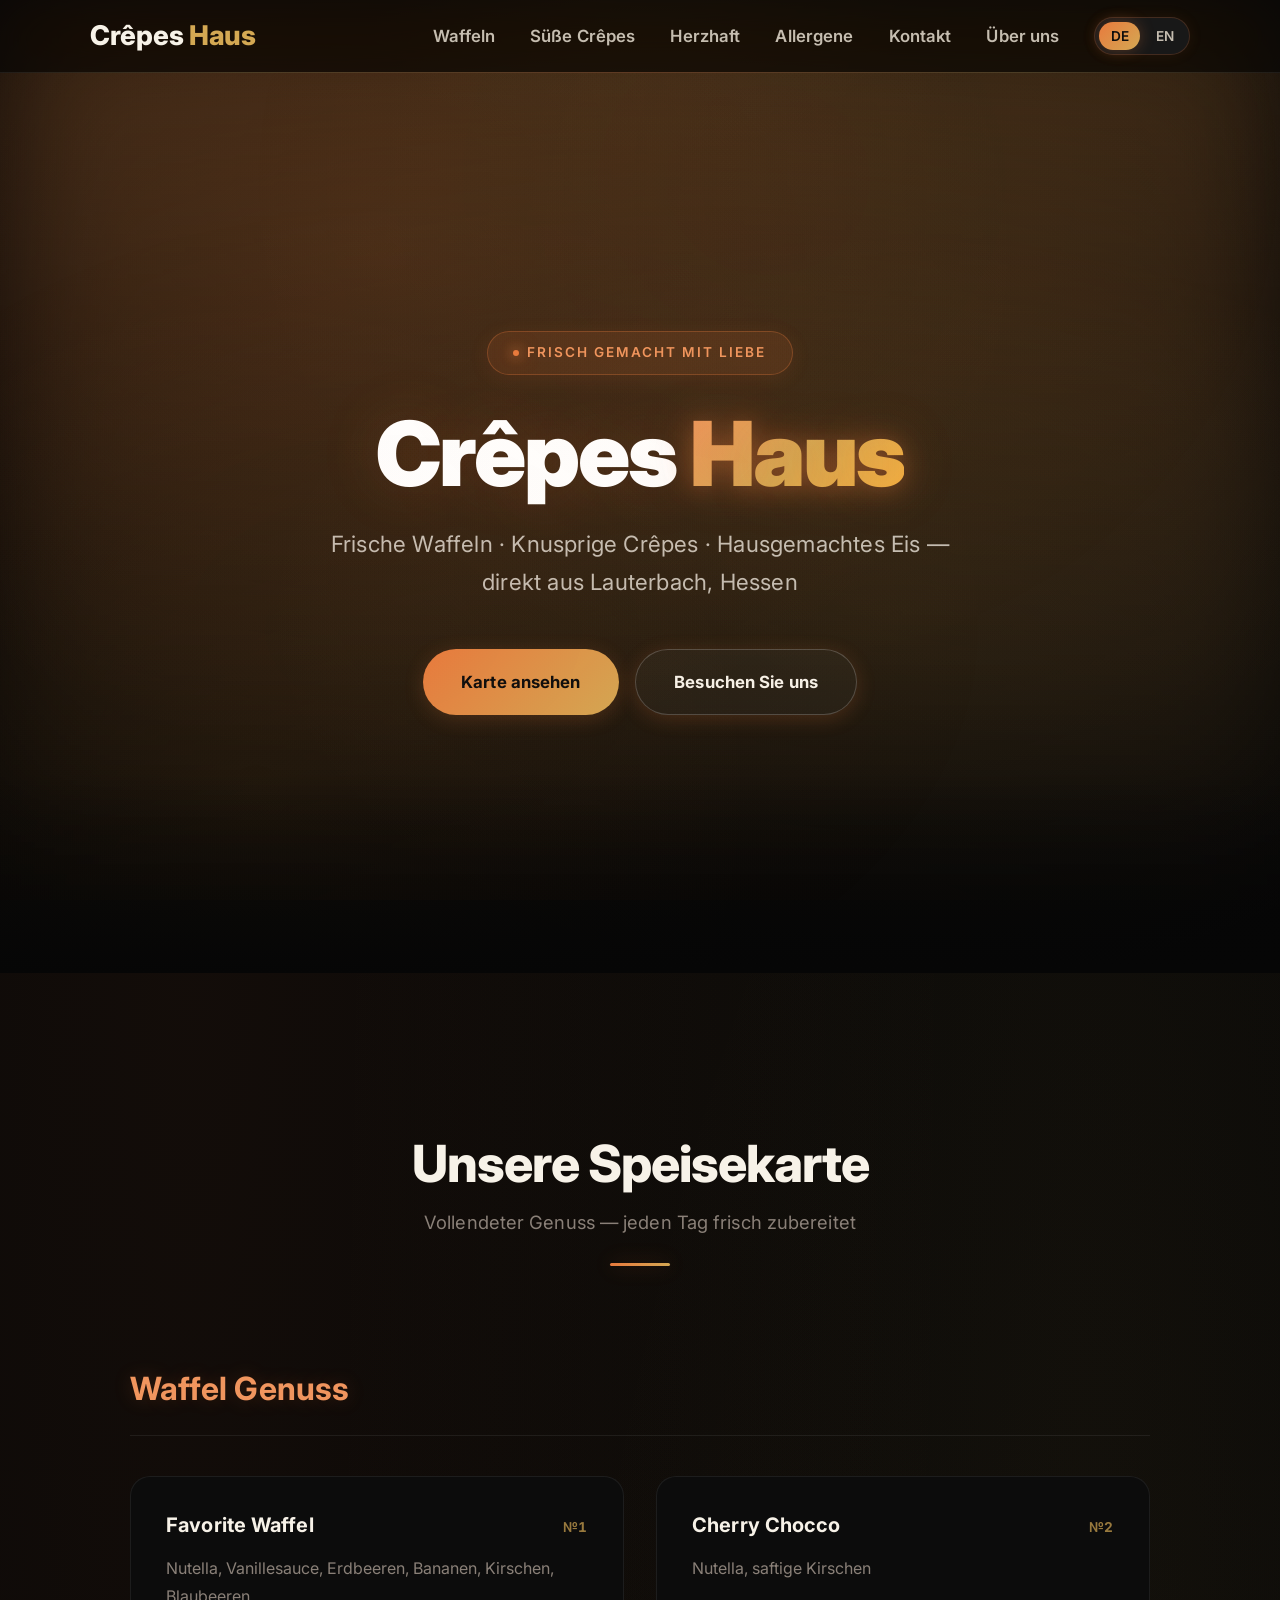
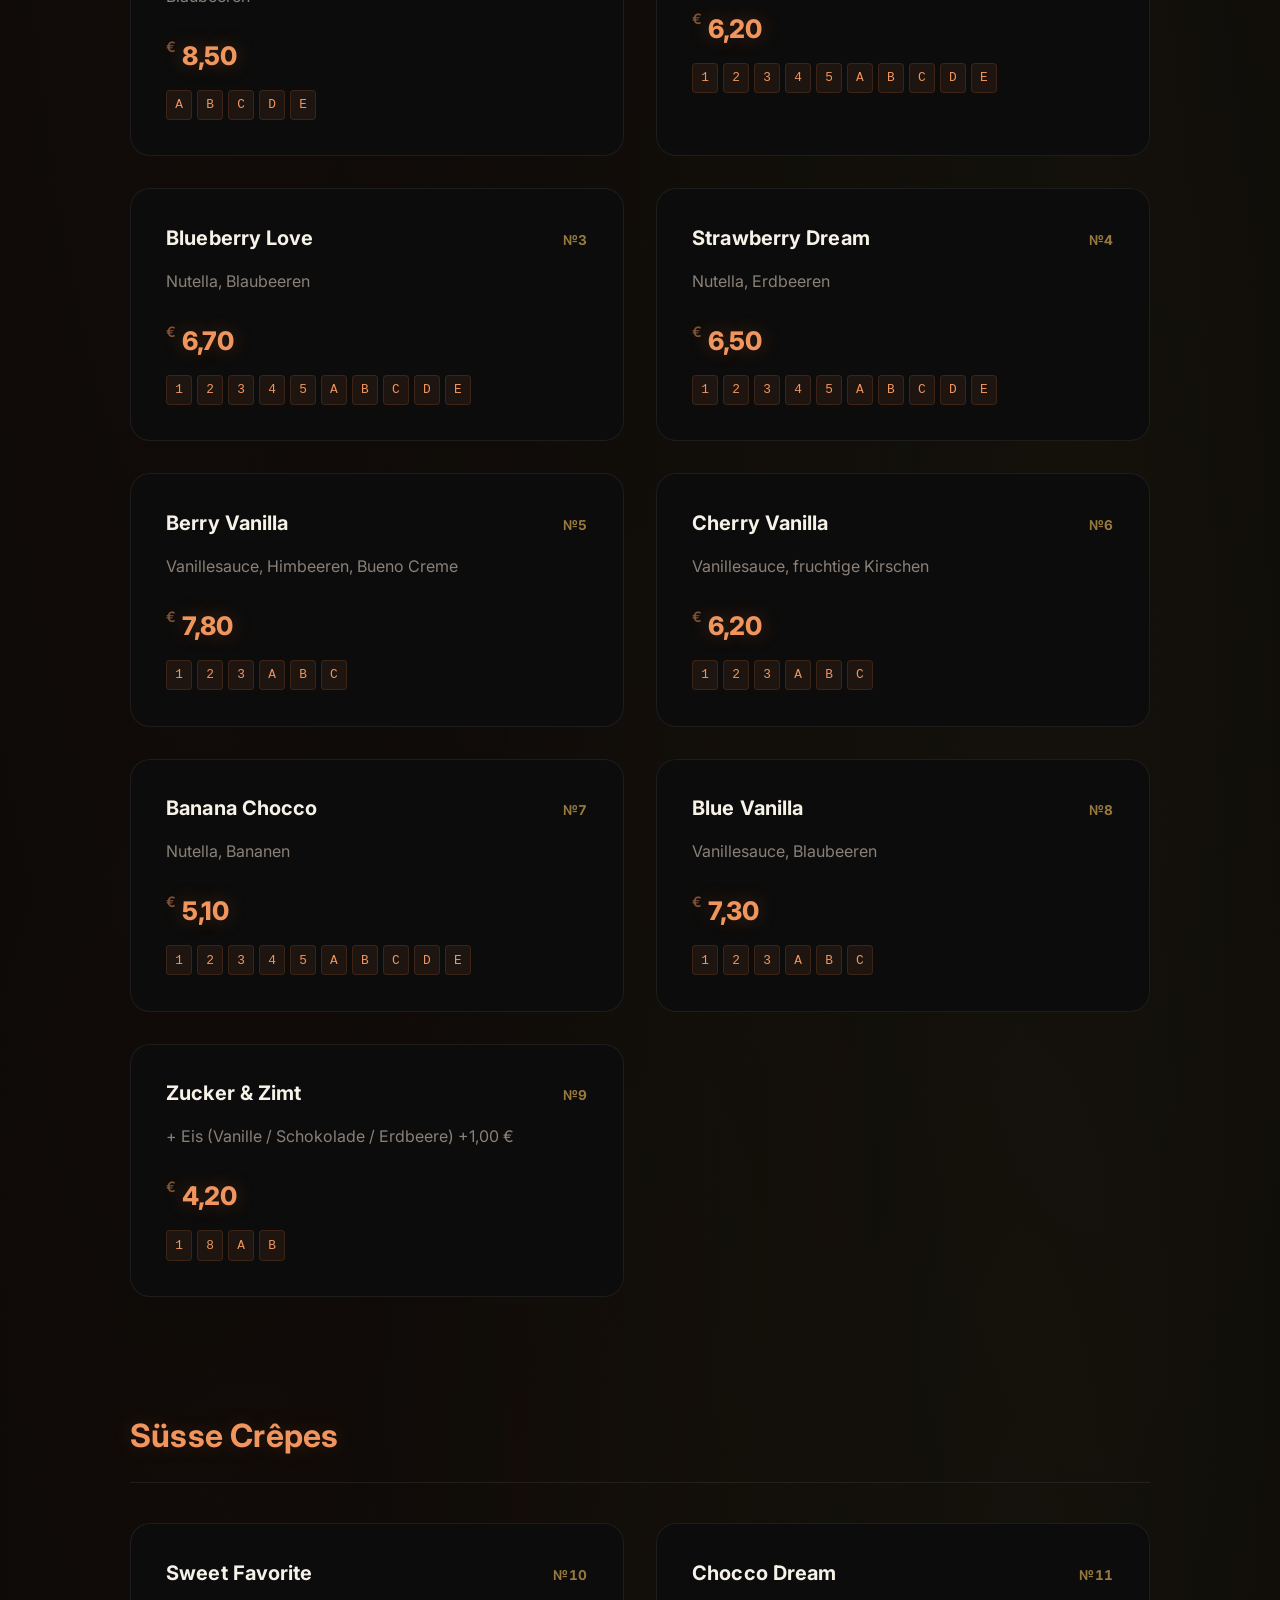
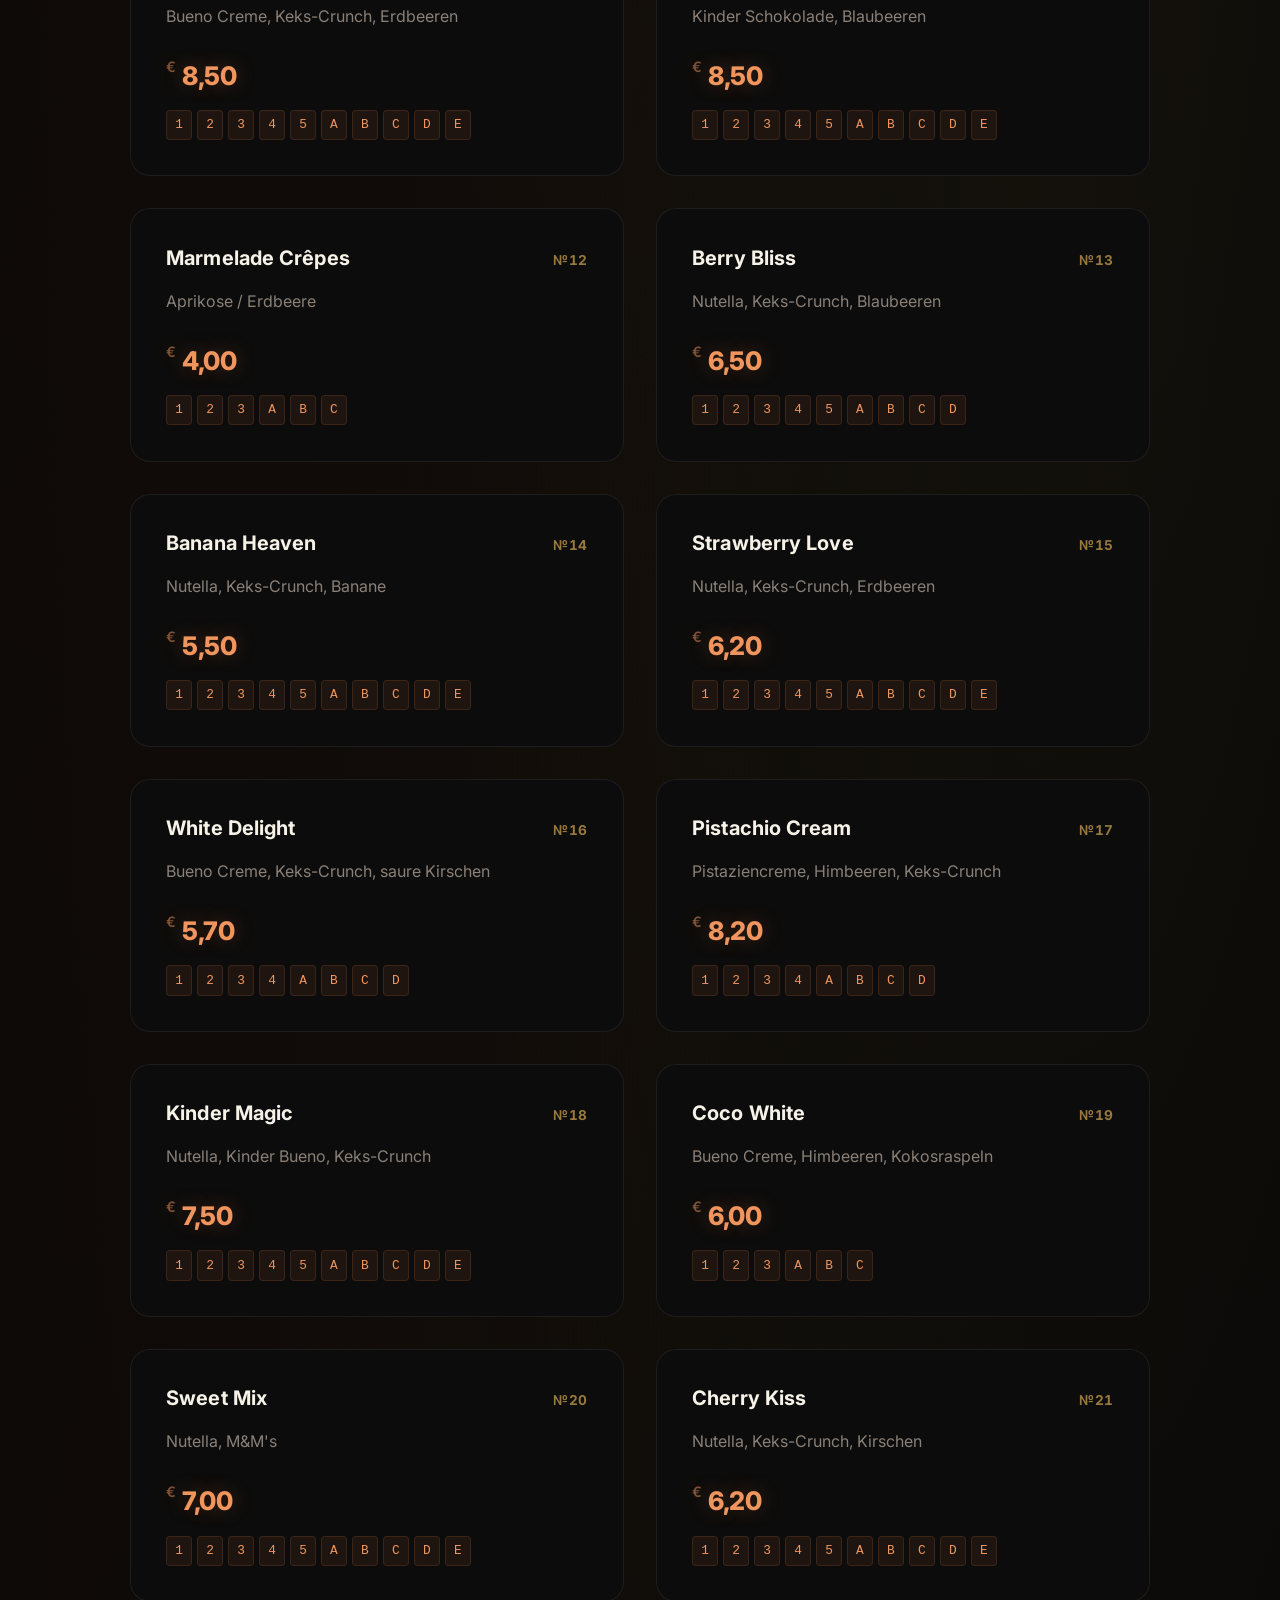
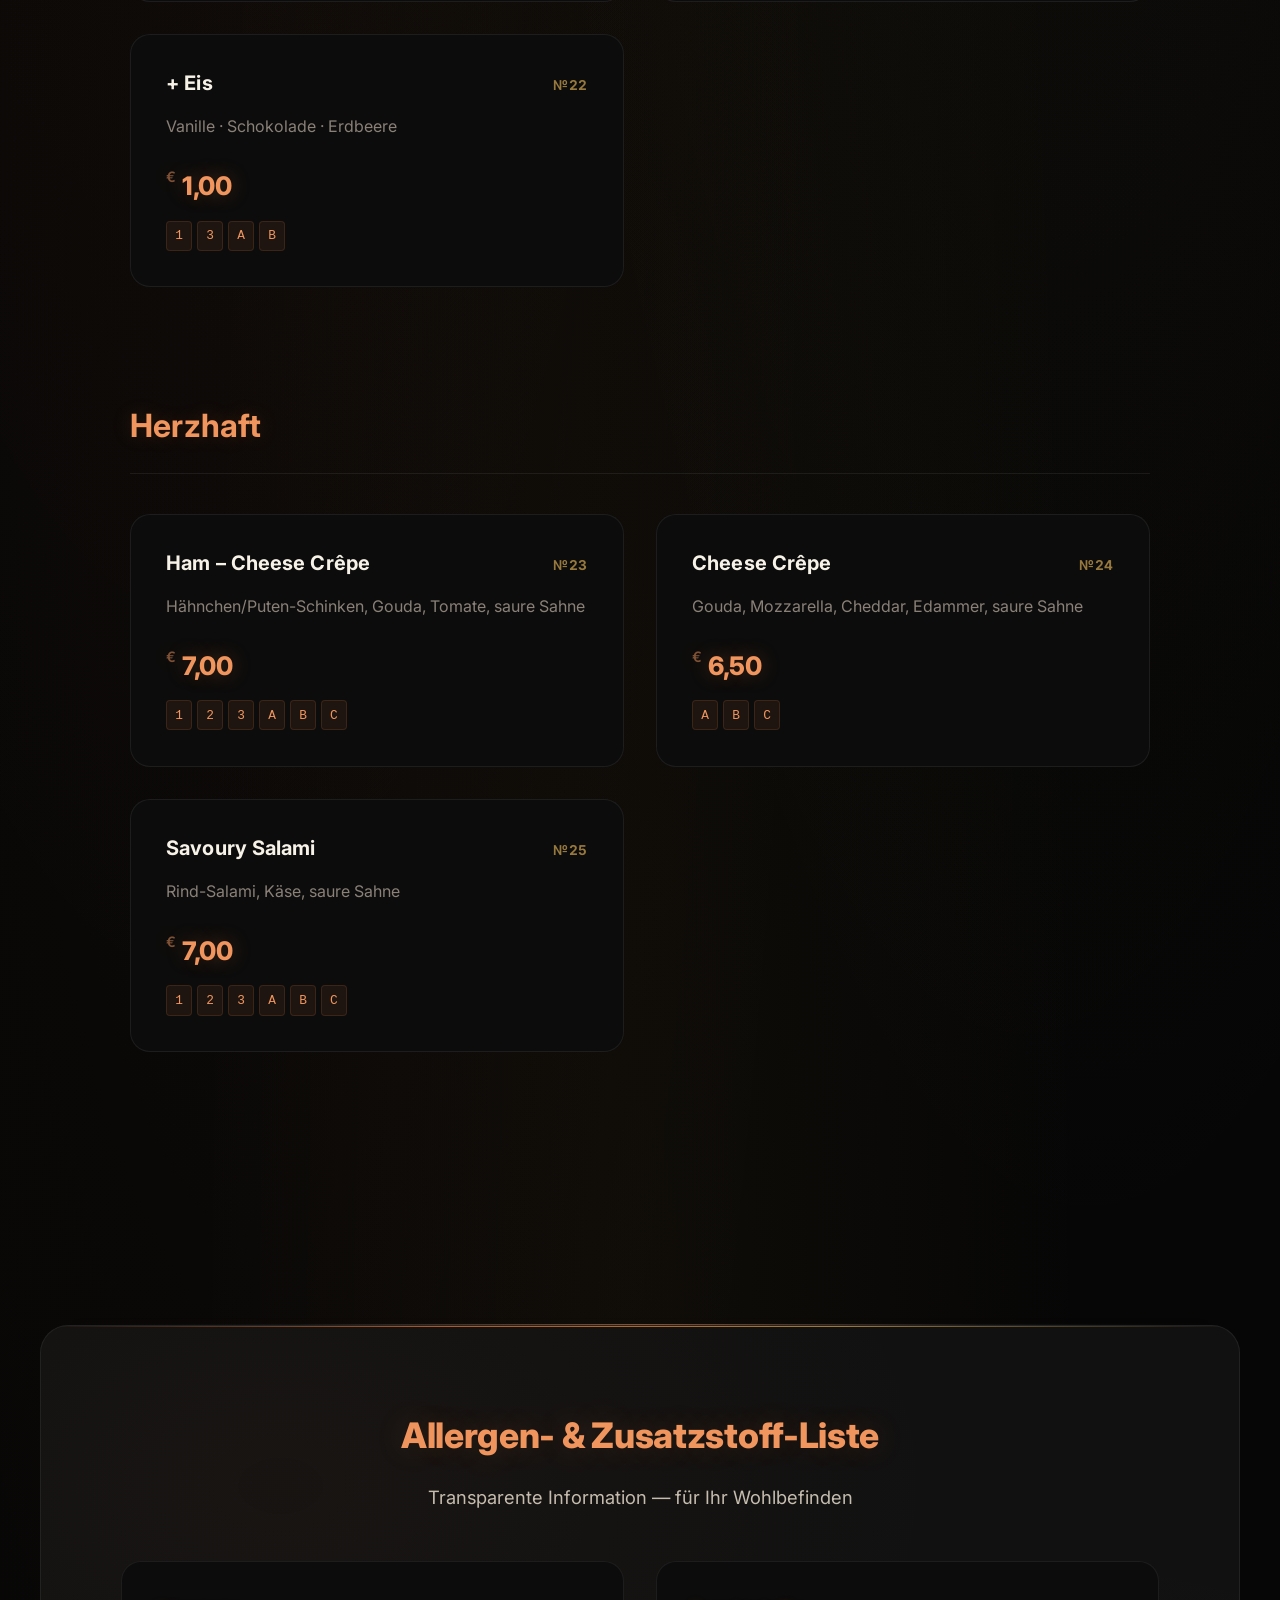
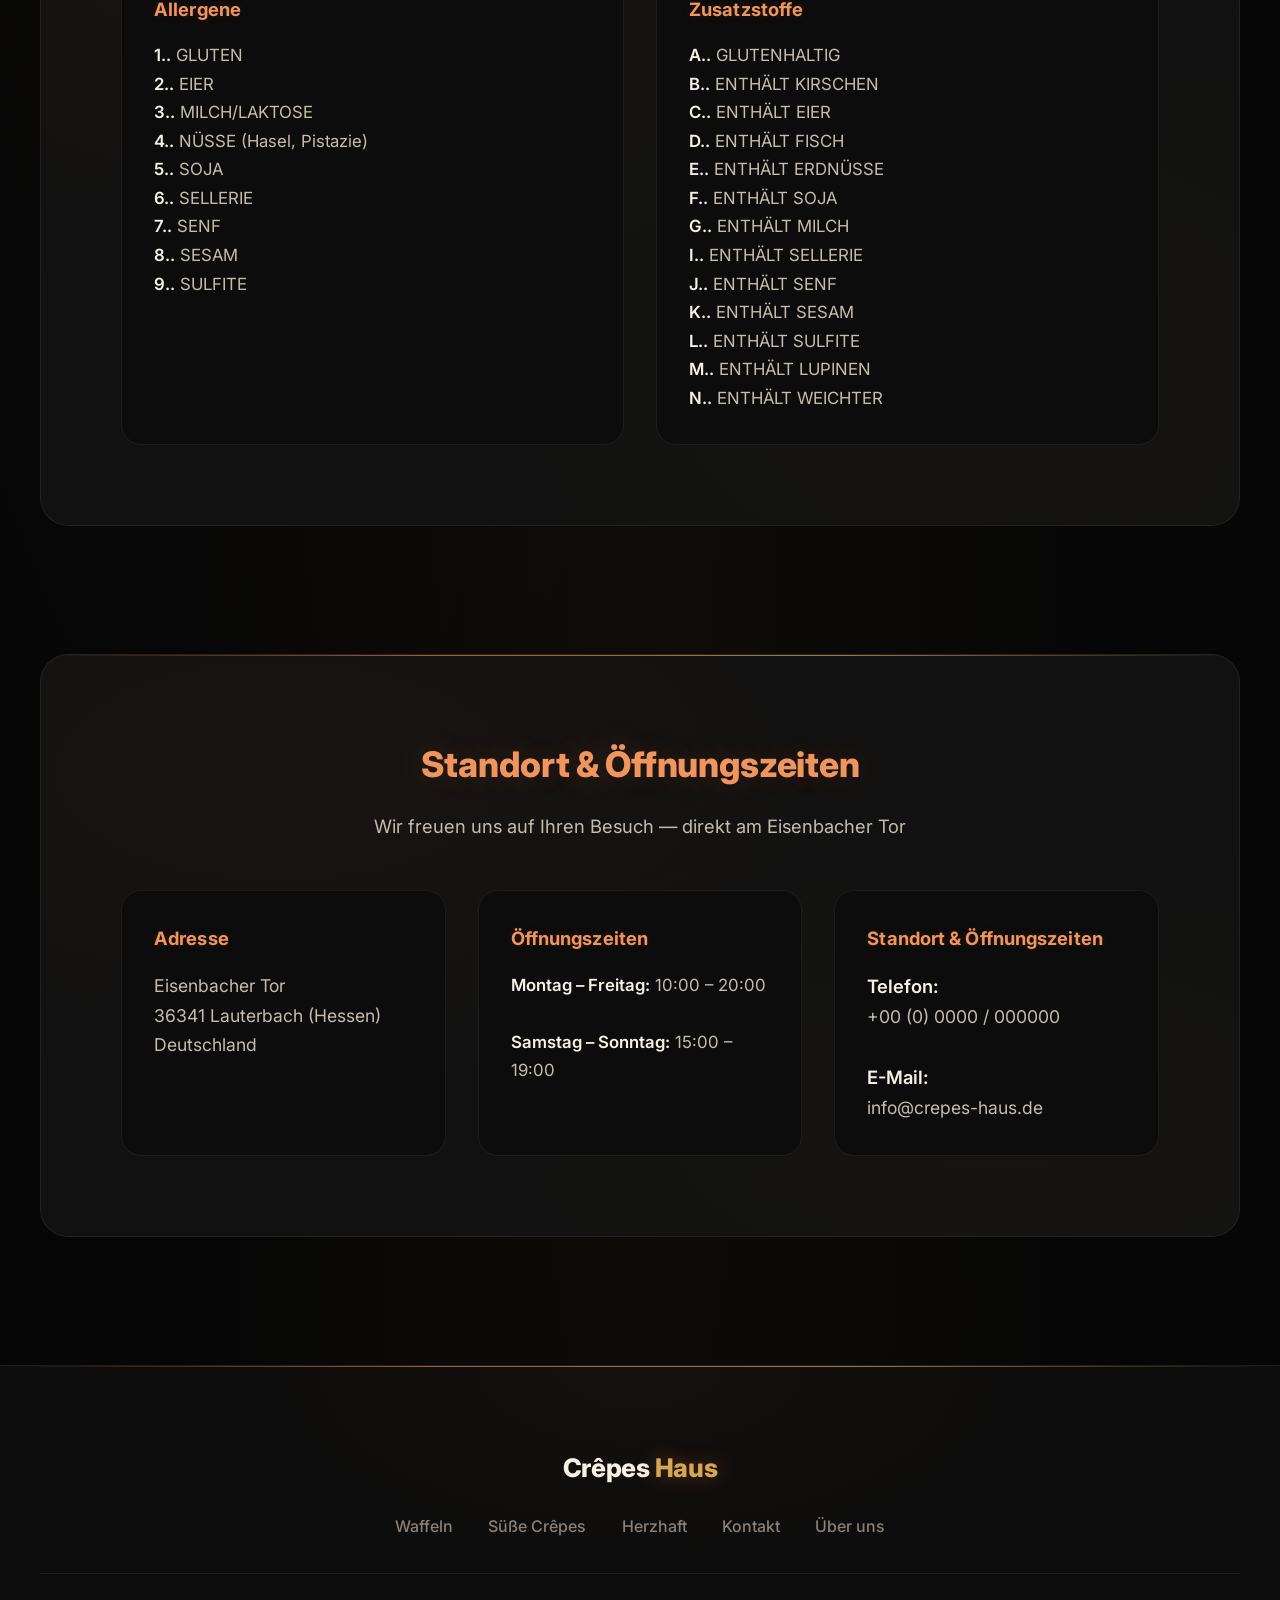
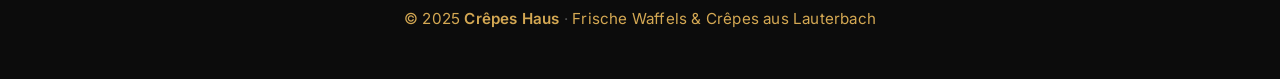
==== commit b3b5dafe: "Add files via upload" ====
--- a/index.html
+++ b/index.html
@@ -119,10 +119,15 @@
 </footer>
 
 <!-- ========== SCRIPTS ========== -->
-<script src="settings/config.js"></script>
-<script src="settings/i18n-de.js"></script>
-<script src="settings/i18n-en.js"></script>
-<script src="settings/menu.js"></script>
+<script>
+  window.SETTINGS_CACHE_BUST = Date.now();
+  document.write(
+    '<script src="settings/config.js?v=' + window.SETTINGS_CACHE_BUST + '"><\/script>' +
+    '<script src="settings/i18n-de.js?v=' + window.SETTINGS_CACHE_BUST + '"><\/script>' +
+    '<script src="settings/i18n-en.js?v=' + window.SETTINGS_CACHE_BUST + '"><\/script>' +
+    '<script src="settings/menu.js?v=' + window.SETTINGS_CACHE_BUST + '"><\/script>'
+  );
+</script>
 <script src="js/i18n.js"></script>
 <script src="js/app.js"></script>
 <script src="js/aurora-init.js"></script>
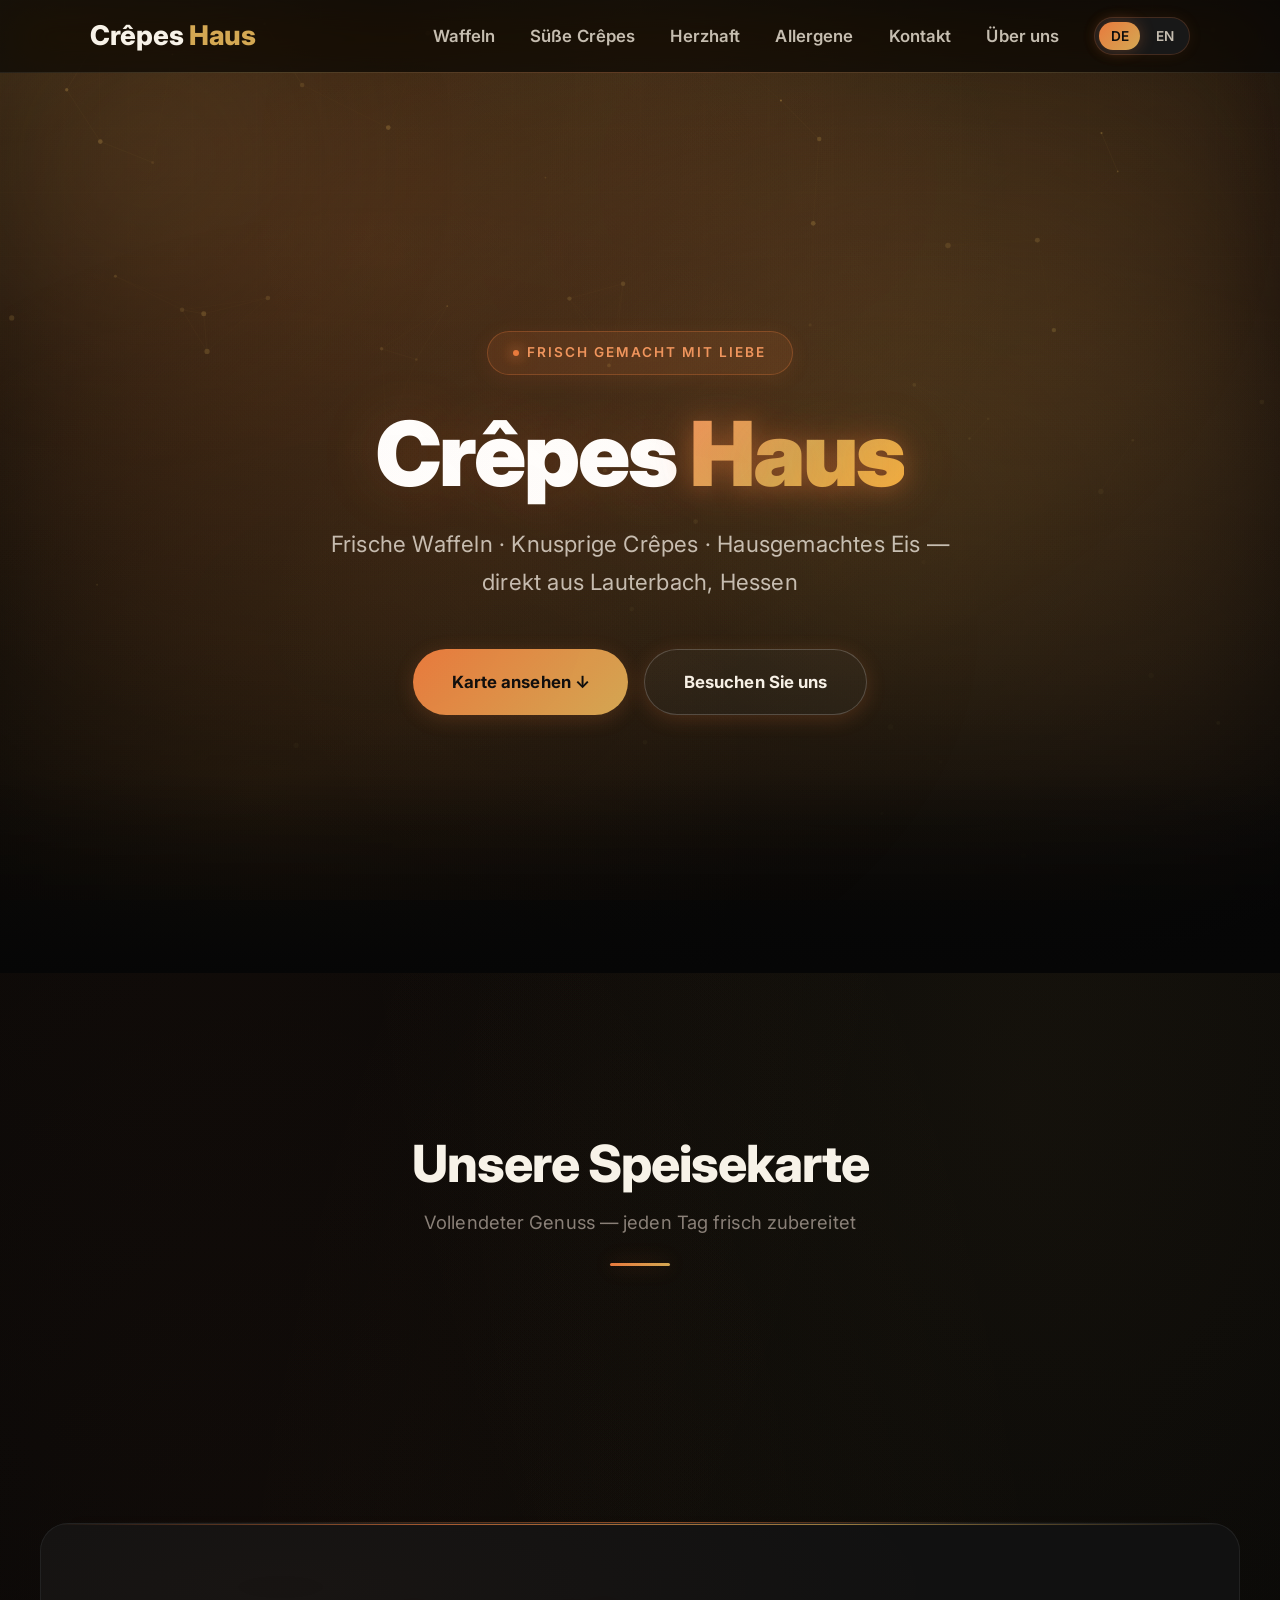
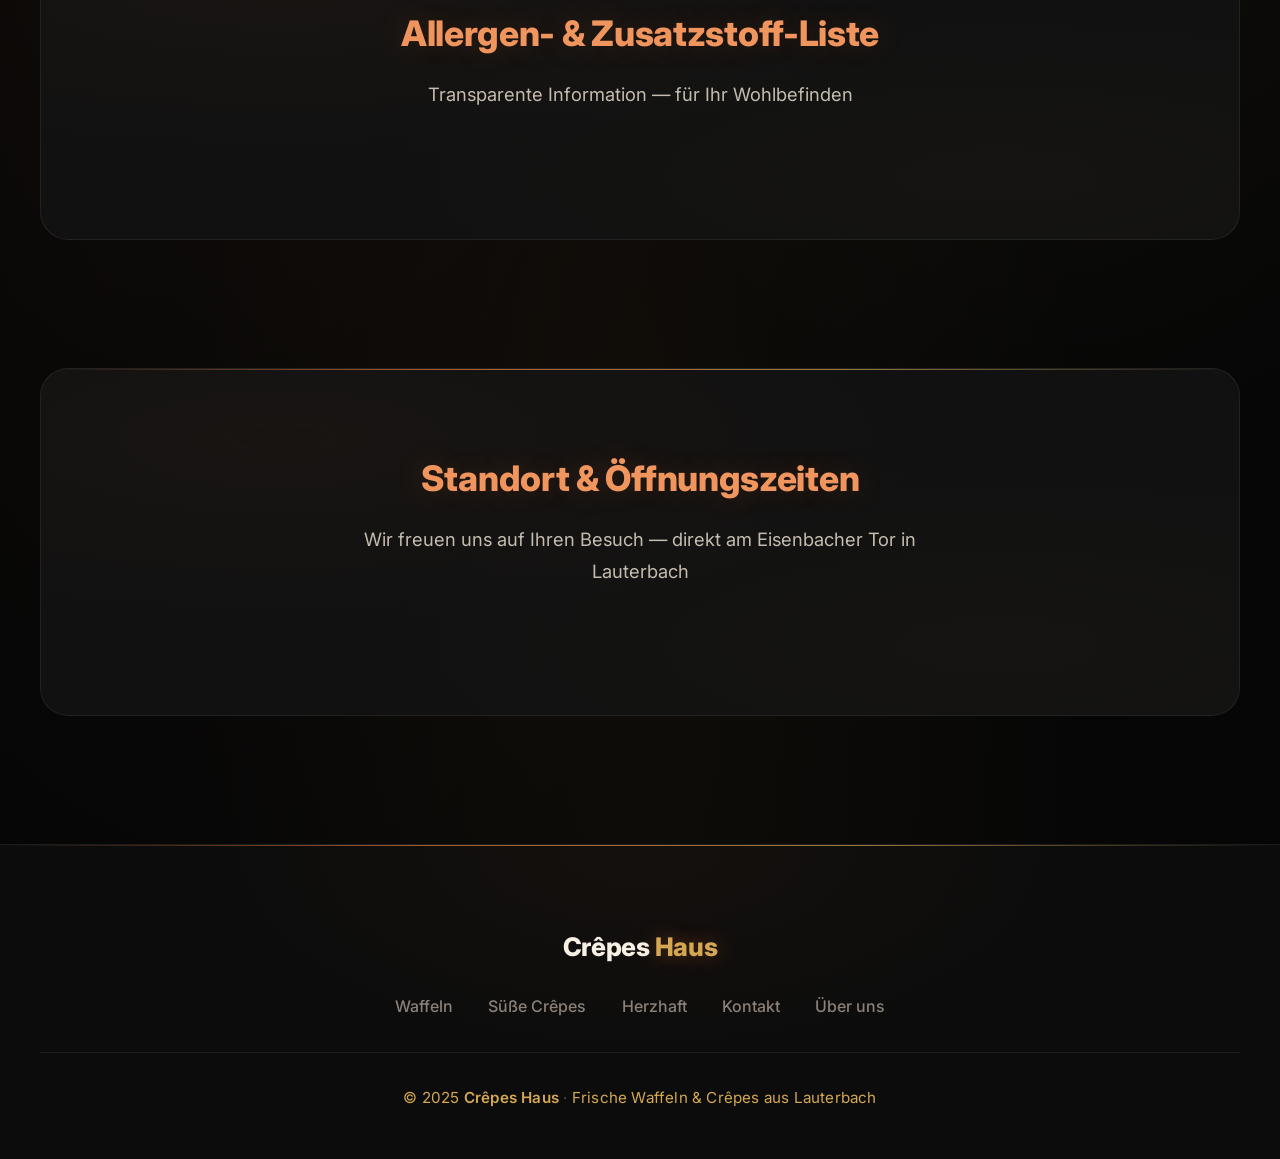
==== commit 9ed01e24: "Add files via upload" ====
--- a/index.html
+++ b/index.html
@@ -13,6 +13,16 @@
   <canvas id="aurora-canvas"></canvas>
   <div class="aurora-glow"></div>
 </div>
+
+<div class="bg-canvas">
+  <div class="bg-gradient"></div>
+  <div class="bg-grid"></div>
+  <div class="bg-orb bg-orb--1"></div>
+  <div class="bg-orb bg-orb--2"></div>
+  <div class="bg-orb bg-orb--3"></div>
+</div>
+<canvas id="particles"></canvas>
+<div class="cursor-glow" id="cursorGlow"></div>
 
 <!-- ========== NAVBAR ========== -->
 <nav class="navbar">
@@ -66,21 +76,6 @@
     <h2 data-i18n="menu_title">Unsere Speisekarte</h2>
     <p data-i18n="menu_sub">Vollendeter Genuss — jeden Tag frisch zubereitet</p>
   </div>
-
-  <div class="menu-category" id="waffeln">
-    <h3 class="menu-category-title" id="title-waffeln"></h3>
-    <div class="menu-grid" id="grid-waffeln"></div>
-  </div>
-
-  <div class="menu-category" id="sweet-crepes">
-    <h3 class="menu-category-title" id="title-sweet-crepes"></h3>
-    <div class="menu-grid" id="grid-sweet-crepes"></div>
-  </div>
-
-  <div class="menu-category" id="savory-crepes">
-    <h3 class="menu-category-title" id="title-savory-crepes"></h3>
-    <div class="menu-grid" id="grid-savory-crepes"></div>
-  </div>
 </main>
 
 <div class="section-divider"><div class="line"></div></div>
@@ -119,18 +114,11 @@
 </footer>
 
 <!-- ========== SCRIPTS ========== -->
-<script>
-  window.SETTINGS_CACHE_BUST = Date.now();
-  document.write(
-    '<script src="settings/config.js?v=' + window.SETTINGS_CACHE_BUST + '"><\/script>' +
-    '<script src="settings/i18n-de.js?v=' + window.SETTINGS_CACHE_BUST + '"><\/script>' +
-    '<script src="settings/i18n-en.js?v=' + window.SETTINGS_CACHE_BUST + '"><\/script>' +
-    '<script src="settings/menu.js?v=' + window.SETTINGS_CACHE_BUST + '"><\/script>'
-  );
-</script>
+<script src="js/github-settings-loader.js"></script>
 <script src="js/i18n.js"></script>
 <script src="js/app.js"></script>
 <script src="js/aurora-init.js"></script>
+<script src="js/bg-effects.js"></script>
 <script src="js/settings-loader.js"></script>
 <script>
   window.closeNav = function () {
--- a/styles.css
+++ b/styles.css
@@ -157,6 +157,117 @@
   }
 }
 
+/* ===================== BG CANVARS (adapted from cdxtool) ===================== */
+.bg-canvas {
+  position: fixed;
+  inset: 0;
+  z-index: 0;
+  overflow: hidden;
+  pointer-events: none;
+}
+
+.bg-gradient {
+  position: absolute;
+  inset: -50%;
+  background:
+    radial-gradient(circle at 15% 30%, rgba(212, 168, 83, 0.25) 0%, transparent 50%),
+    radial-gradient(circle at 85% 70%, rgba(232, 122, 61, 0.20) 0%, transparent 50%),
+    radial-gradient(circle at 45% 85%, rgba(245, 176, 65, 0.12) 0%, transparent 40%);
+  animation: bgDrift 28s ease-in-out infinite alternate;
+  will-change: transform;
+}
+
+@keyframes bgDrift {
+  0% { transform: translate(-2%, -2%) scale(1); }
+  100% { transform: translate(2%, 2%) scale(1.08); }
+}
+
+.bg-grid {
+  position: absolute;
+  inset: 0;
+  background-image:
+    linear-gradient(rgba(212, 168, 83, 0.025) 1px, transparent 1px),
+    linear-gradient(90deg, rgba(212, 168, 83, 0.025) 1px, transparent 1px);
+  background-size: 64px 64px;
+  animation: bgGridPulse 8s ease-in-out infinite;
+}
+
+@keyframes bgGridPulse {
+  0%, 100% { opacity: 0.25; }
+  50% { opacity: 0.55; }
+}
+
+.bg-orb {
+  position: absolute;
+  border-radius: 50%;
+  filter: blur(80px);
+  opacity: 0.45;
+  animation: orbFloat 18s ease-in-out infinite alternate;
+  will-change: transform;
+}
+
+.bg-orb--1 {
+  width: 500px;
+  height: 500px;
+  top: -10%;
+  left: -8%;
+  background: radial-gradient(circle, rgba(212, 168, 83, 0.35), transparent 70%);
+  animation-duration: 22s;
+}
+
+.bg-orb--2 {
+  width: 400px;
+  height: 400px;
+  bottom: -5%;
+  right: -5%;
+  background: radial-gradient(circle, rgba(232, 122, 61, 0.28), transparent 70%);
+  animation-duration: 26s;
+  animation-delay: -6s;
+}
+
+.bg-orb--3 {
+  width: 350px;
+  height: 350px;
+  top: 40%;
+  left: 55%;
+  background: radial-gradient(circle, rgba(245, 176, 65, 0.20), transparent 70%);
+  animation-duration: 20s;
+  animation-delay: -10s;
+}
+
+@keyframes orbFloat {
+  0% { transform: translate(0, 0) scale(1); }
+  100% { transform: translate(40px, -30px) scale(1.15); }
+}
+
+#particles {
+  position: fixed;
+  inset: 0;
+  z-index: 0;
+  pointer-events: none;
+}
+
+.cursor-glow {
+  position: fixed;
+  width: 300px;
+  height: 300px;
+  border-radius: 50%;
+  background: radial-gradient(circle, rgba(212, 168, 83, 0.07), transparent 70%);
+  pointer-events: none;
+  z-index: 0;
+  transform: translate(-50%, -50%);
+  transition: left 0.2s ease-out, top 0.2s ease-out;
+  will-change: left, top;
+}
+
+@media (prefers-reduced-motion: reduce) {
+  .bg-gradient,
+  .bg-grid,
+  .bg-orb {
+    animation: none;
+  }
+}
+
 /* ===================== AMBIENT ORB (kept for subtle glow) ===================== */
 
 /* ===================== NAVBAR ===================== */
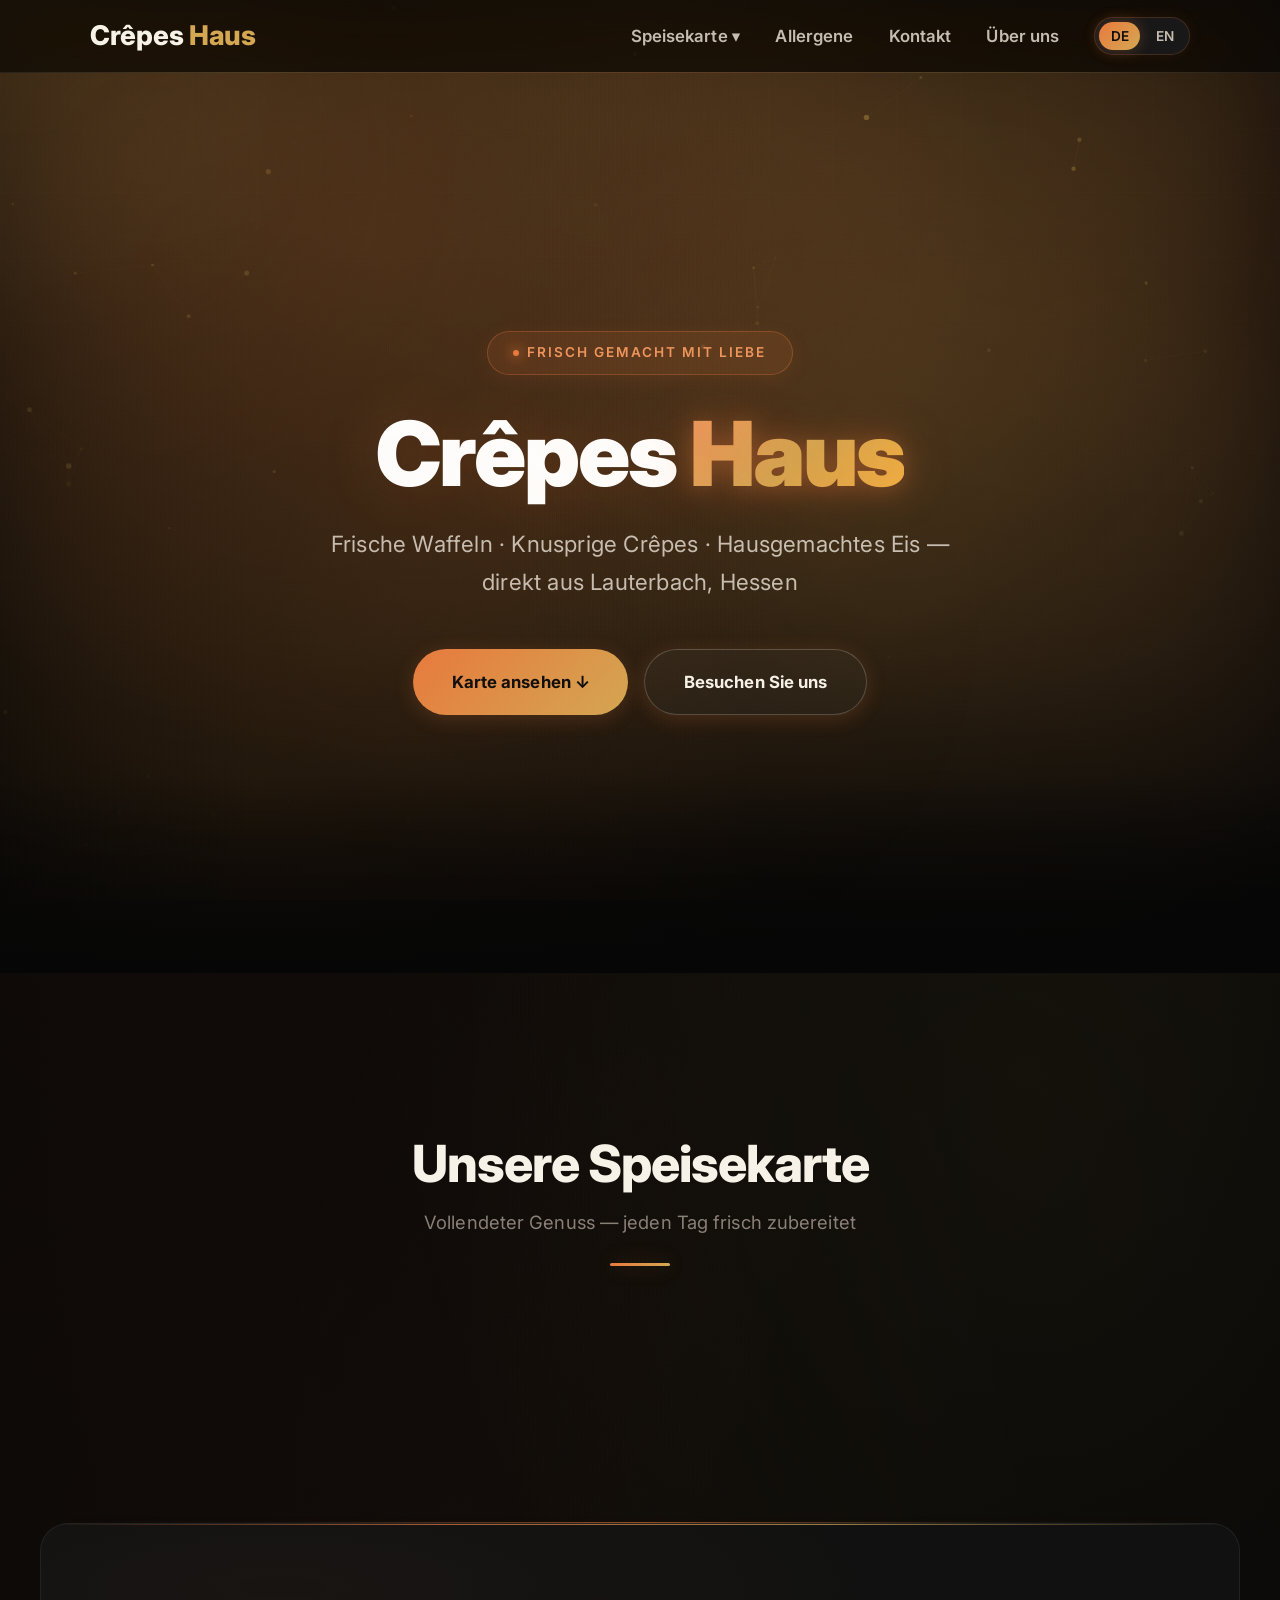
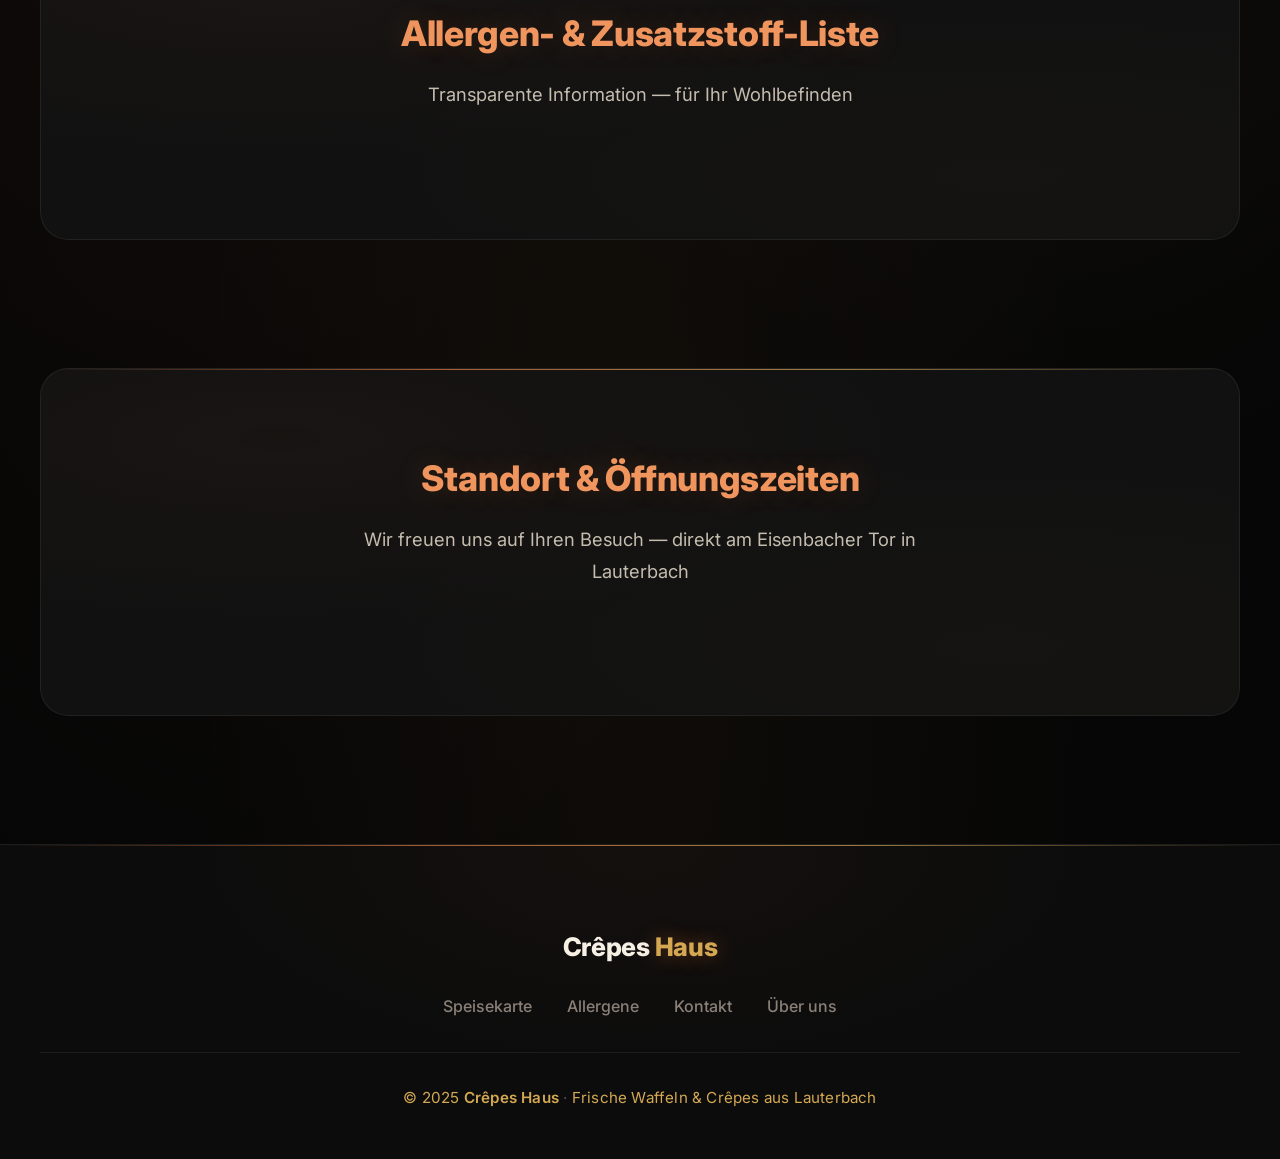
==== commit a4882349: "Add files via upload" ====
--- a/index.html
+++ b/index.html
@@ -34,10 +34,19 @@
       <span></span><span></span><span></span>
     </button>
     <ul class="nav-links" id="navLinks">
-      <li><a href="#waffeln" data-i18n="nav_waffeln" onclick="closeNav()">Waffeln</a></li>
-      <li><a href="#sweet-crepes" data-i18n="nav_sweet" onclick="closeNav()">Süße Crêpes</a></li>
-      <li><a href="#savory-crepes" data-i18n="nav_savory" onclick="closeNav()">Herzhaft</a></li>
-
+      <li class="nav-dropdown">
+        <a href="#menu" onclick="toggleMenuDropdown(event)">Speisekarte ▾</a>
+        <ul class="nav-dropdown-menu" id="menuDropdown">
+          <li><a href="#section-waffeln" onclick="navigateToCategory(event, 'waffeln')">Waffeln</a></li>
+          <li><a href="#section-sweet-crepes" onclick="navigateToCategory(event, 'sweet-crepes')">Süße Crêpes</a></li>
+          <li><a href="#section-savory-crepes" onclick="navigateToCategory(event, 'savory-crepes')">Herzhaft</a></li>
+          <li><a href="#section-getraenke" onclick="navigateToCategory(event, 'getraenke')">Getränke</a></li>
+          <li><a href="#section-kaffee" onclick="navigateToCategory(event, 'kaffee')">Kaffee</a></li>
+          <li><a href="#section-specials" onclick="navigateToCategory(event, 'specials')">Specials</a></li>
+          <li><a href="#section-matcha" onclick="navigateToCategory(event, 'matcha')">Matcha</a></li>
+          <li><a href="#section-tee" onclick="navigateToCategory(event, 'tee')">Tee</a></li>
+        </ul>
+      </li>
       <li><a href="#allergene" data-i18n="nav_allergens" onclick="closeNav()">Allergene</a></li>
       <li><a href="#contact" data-i18n="nav_contact" onclick="closeNav()">Kontakt</a></li>
       <li><a href="about.html" data-i18n="nav_about" onclick="closeNav()">Über uns</a></li>
@@ -101,11 +110,10 @@
   <div class="footer-content">
     <a href="#" class="logo">Crêpes <span style="color: var(--gold);">Haus</span></a>
     <ul class="footer-links">
-      <li><a href="#waffeln" data-i18n="nav_waffeln">Waffeln</a></li>
-      <li><a href="#sweet-crepes" data-i18n="nav_sweet">Süße Crêpes</a></li>
-      <li><a href="#savory-crepes" data-i18n="nav_savory">Herzhaft</a></li>
-      <li><a href="#contact" data-i18n="nav_contact">Kontakt</a></li>
-      <li><a href="about.html" data-i18n="nav_about">Über uns</a></li>
+      <li><a href="#menu">Speisekarte</a></li>
+      <li><a href="#allergene">Allergene</a></li>
+      <li><a href="#contact">Kontakt</a></li>
+      <li><a href="about.html">Über uns</a></li>
     </ul>
     <div class="footer-bottom">
       <span data-i18n="footer_since">© 2025</span> <span style="color: var(--gold); font-weight: 600;" data-i18n="page_title">Crêpes Haus</span> · <span data-i18n="footer_slogan">Frische Waffeln & Crêpes aus Lauterbach</span>
@@ -124,7 +132,32 @@
   window.closeNav = function () {
     document.getElementById('hamburger').classList.remove('active');
     document.getElementById('navLinks').classList.remove('active');
+    var dd = document.getElementById('menuDropdown');
+    if (dd) dd.classList.remove('open');
   };
+
+  window.toggleMenuDropdown = function (e) {
+    e.preventDefault();
+    var dd = document.getElementById('menuDropdown');
+    dd.classList.toggle('open');
+  };
+
+  window.navigateToCategory = function (e, catId) {
+    e.preventDefault();
+    closeNav();
+    var section = document.getElementById('section-' + catId);
+    if (section) {
+      section.scrollIntoView({ behavior: 'smooth', block: 'start' });
+    }
+    location.hash = 'section-' + catId;
+  };
+
+  document.addEventListener('click', function (e) {
+    var dd = document.getElementById('menuDropdown');
+    if (dd && !e.target.closest('.nav-dropdown')) {
+      dd.classList.remove('open');
+    }
+  });
 
   document.getElementById('hamburger').addEventListener('click', function () {
     this.classList.toggle('active');
--- a/styles.css
+++ b/styles.css
@@ -336,6 +336,53 @@
   flex-wrap: wrap;
 }
 
+.nav-dropdown {
+  position: relative;
+}
+
+.nav-dropdown-menu {
+  position: absolute;
+  top: 100%;
+  left: 0;
+  background: var(--bg-elevated);
+  border: 1px solid var(--border-subtle);
+  border-radius: var(--radius-sm);
+  list-style: none;
+  padding: 0.5rem 0;
+  min-width: 180px;
+  box-shadow: var(--shadow-lg);
+  opacity: 0;
+  visibility: hidden;
+  transform: translateY(-8px);
+  transition: all 0.25s;
+  z-index: 200;
+}
+
+.nav-dropdown-menu.open {
+  opacity: 1;
+  visibility: visible;
+  transform: translateY(0);
+}
+
+.nav-dropdown-menu li a {
+  display: block;
+  padding: 0.7rem 1.2rem;
+  color: var(--text-secondary);
+  font-weight: 500;
+  font-size: 0.95rem;
+  transition: all 0.2s;
+  border-bottom: none;
+}
+
+.nav-dropdown-menu li a:hover {
+  color: var(--gold);
+  background: var(--gold-muted);
+}
+
+.nav-dropdown-menu li:last-child a {
+  border-bottom: none;
+}
+
 .nav-links a {
   color: var(--text-secondary);
   font-weight: 600;
@@ -1421,6 +1468,25 @@
   .nav-links a::after {
     display: none;
   }
+  .nav-dropdown-menu {
+    position: static;
+    opacity: 1;
+    visibility: visible;
+    transform: none;
+    box-shadow: none;
+    border: none;
+    padding: 0 0 0 1rem;
+    background: transparent;
+    max-height: 0;
+    overflow: hidden;
+    transition: max-height 0.3s;
+  }
+  .nav-dropdown-menu.open {
+    max-height: 500px;
+  }
+  .nav-dropdown > a {
+    cursor: pointer;
+  }
   .nav-links .btn-reserve {
     margin-top: 1.5rem;
     text-align: center;
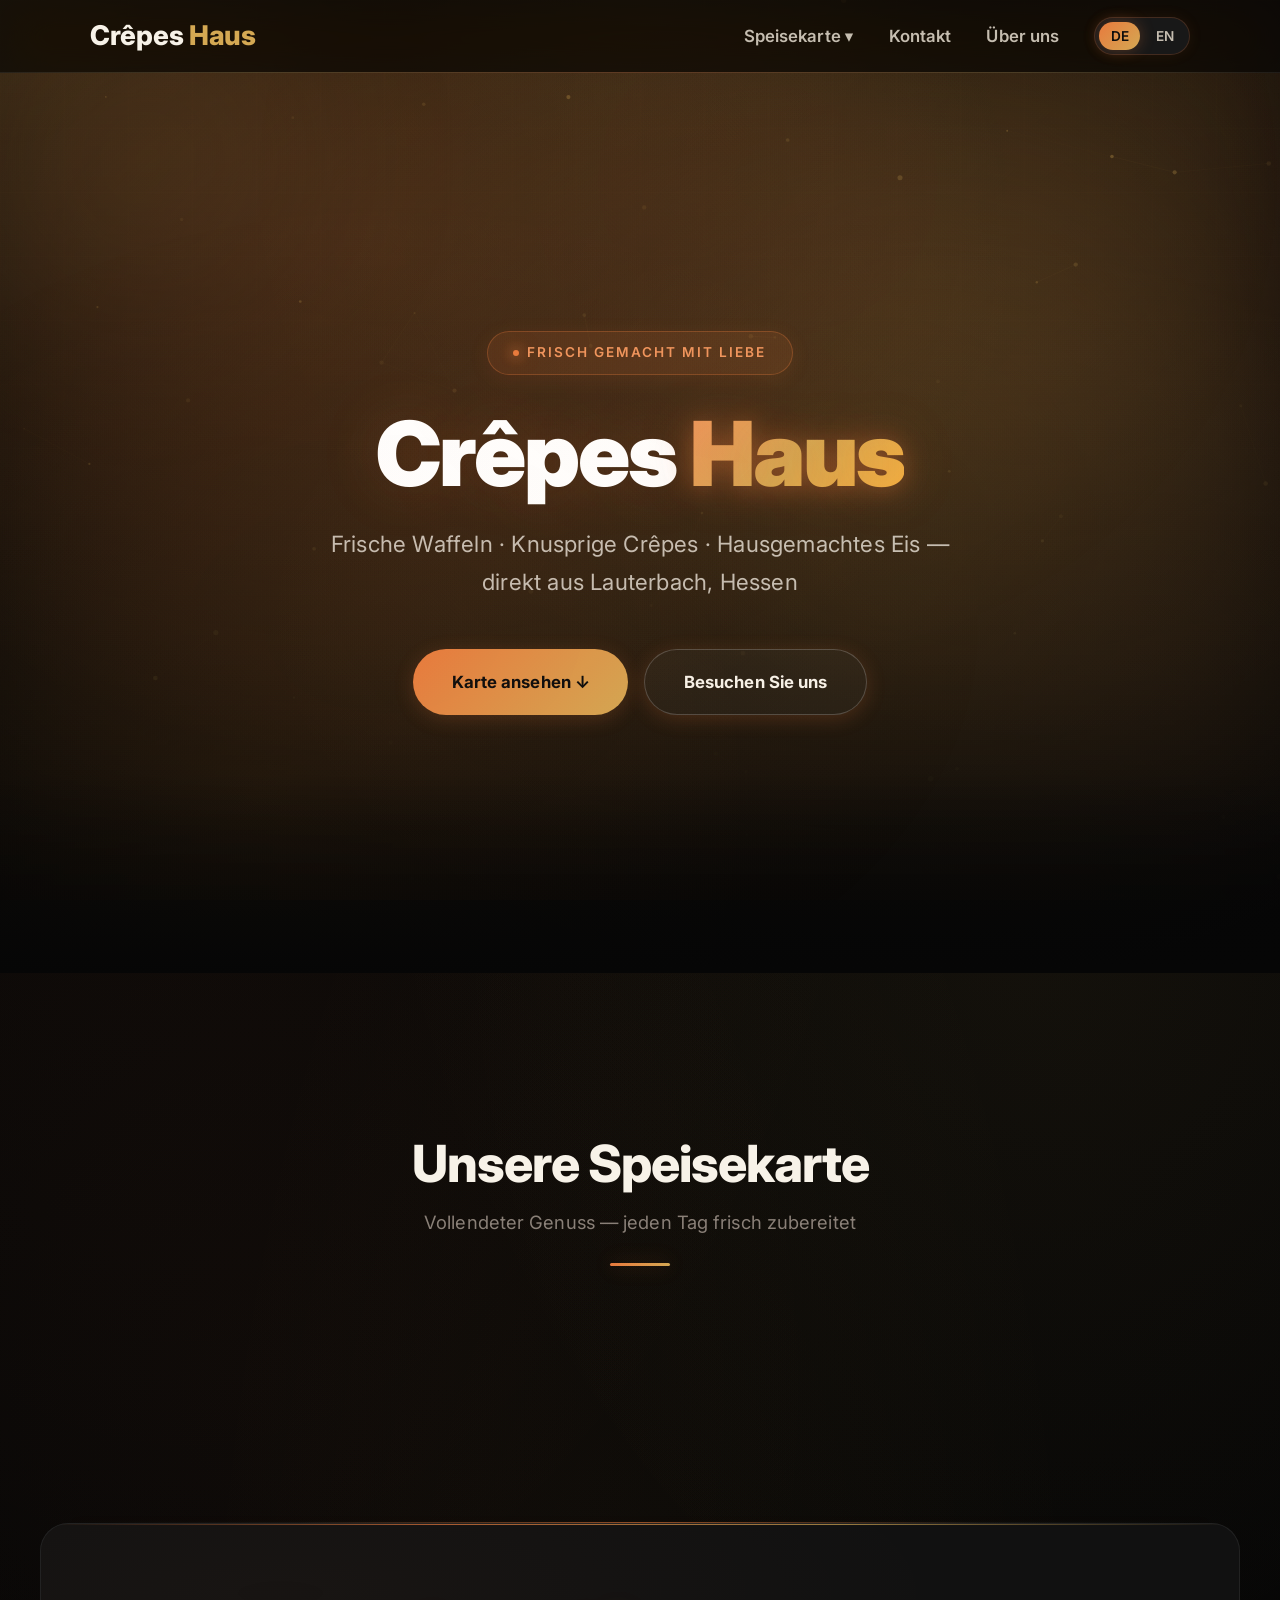
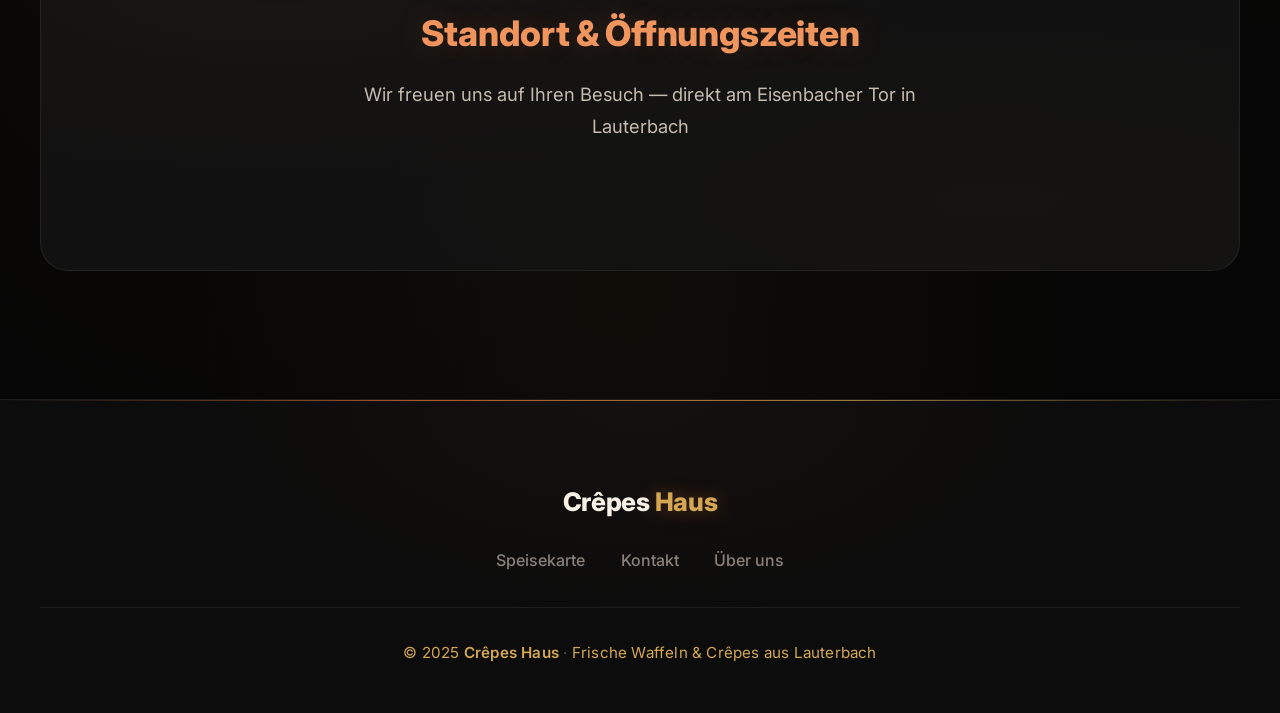
==== commit 8a5668f5: "Add files via upload" ====
--- a/index.html
+++ b/index.html
@@ -47,7 +47,7 @@
           <li><a href="#section-tee" onclick="navigateToCategory(event, 'tee')">Tee</a></li>
         </ul>
       </li>
-      <li><a href="#allergene" data-i18n="nav_allergens" onclick="closeNav()">Allergene</a></li>
+
       <li><a href="#contact" data-i18n="nav_contact" onclick="closeNav()">Kontakt</a></li>
       <li><a href="about.html" data-i18n="nav_about" onclick="closeNav()">Über uns</a></li>
       <li>
@@ -89,12 +89,7 @@
 
 <div class="section-divider"><div class="line"></div></div>
 
-<!-- ========== ALLERGENE ========== -->
-<section id="allergene" class="info-section">
-  <h2 data-i18n="allergens_title">Allergen- & Zusatzstoff-Liste</h2>
-  <p data-i18n="allergens_sub">Transparente Information — für Ihr Wohlbefinden</p>
-  <div class="info-grid" id="allergeneContent"></div>
-</section>
+
 
 <!-- ========== KONTAKT ========== -->
 <section id="contact" class="info-section">
@@ -111,7 +106,7 @@
     <a href="#" class="logo">Crêpes <span style="color: var(--gold);">Haus</span></a>
     <ul class="footer-links">
       <li><a href="#menu">Speisekarte</a></li>
-      <li><a href="#allergene">Allergene</a></li>
+
       <li><a href="#contact">Kontakt</a></li>
       <li><a href="about.html">Über uns</a></li>
     </ul>
